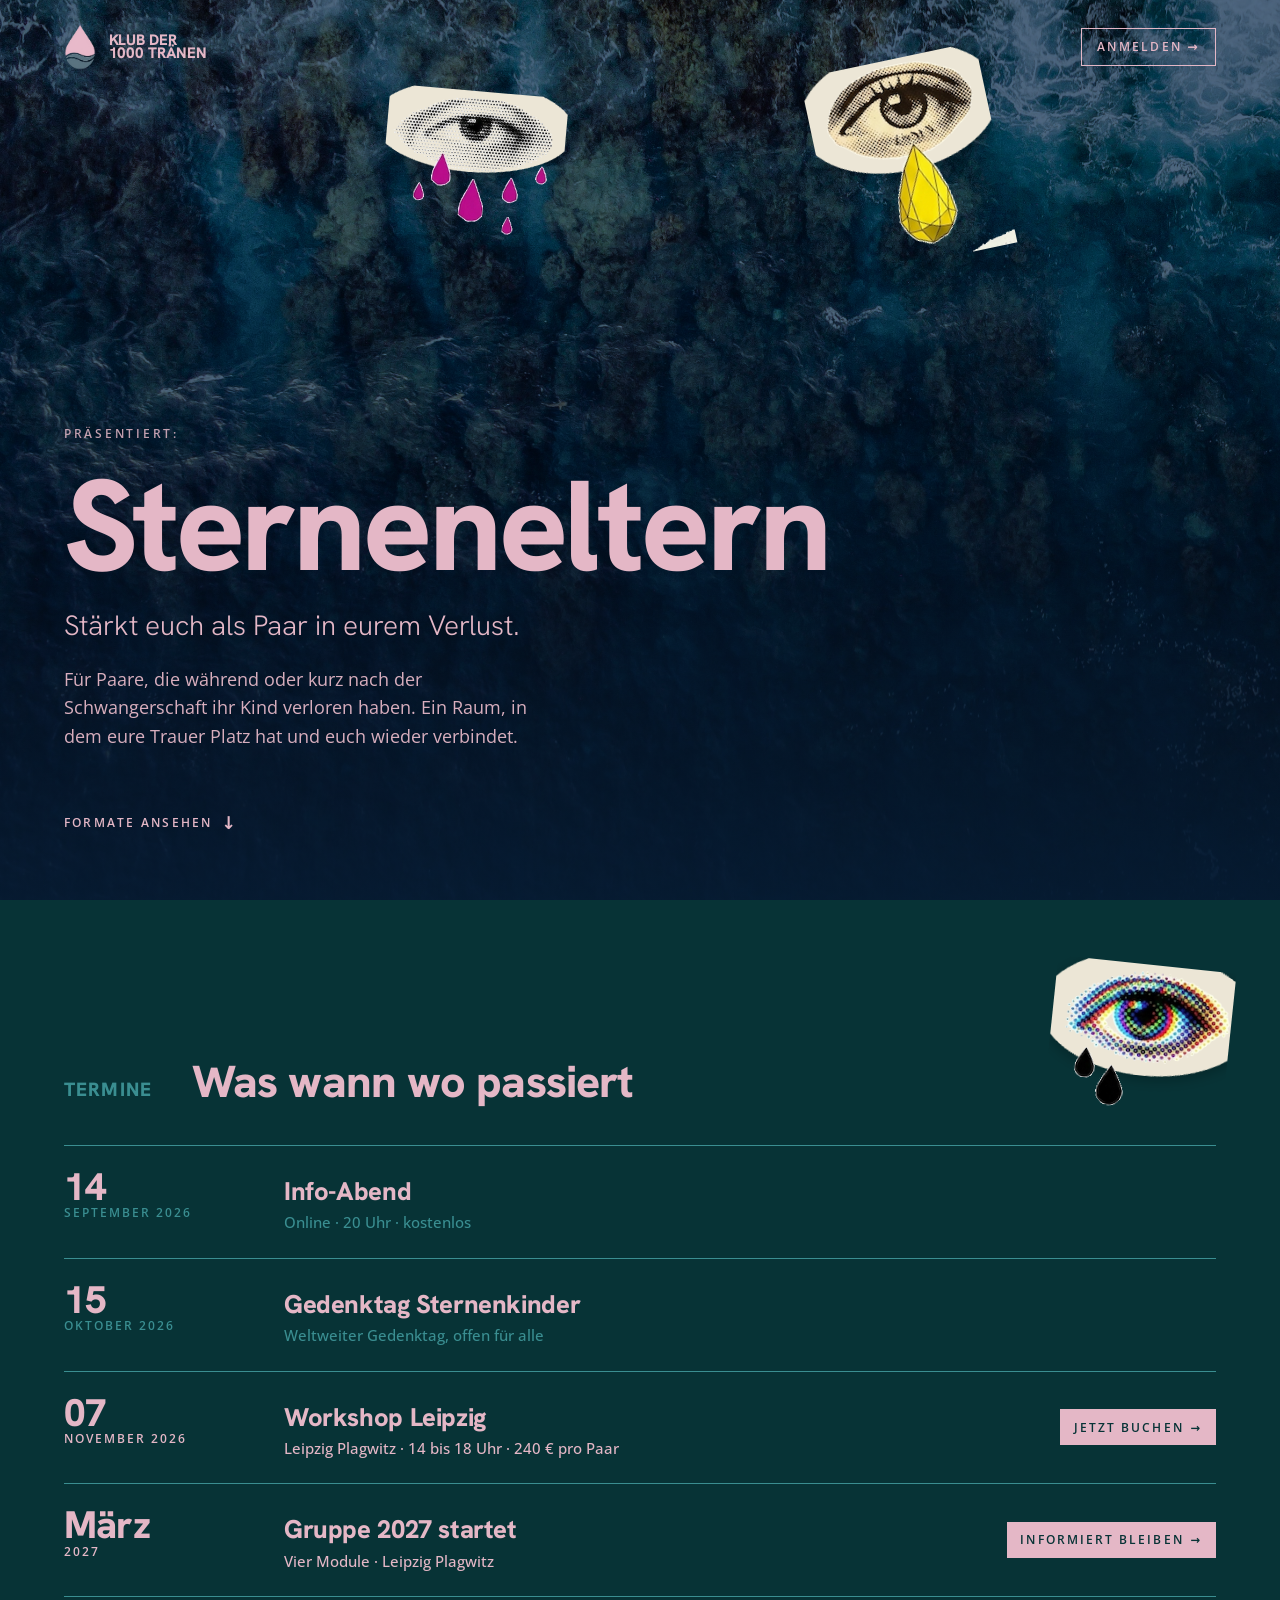
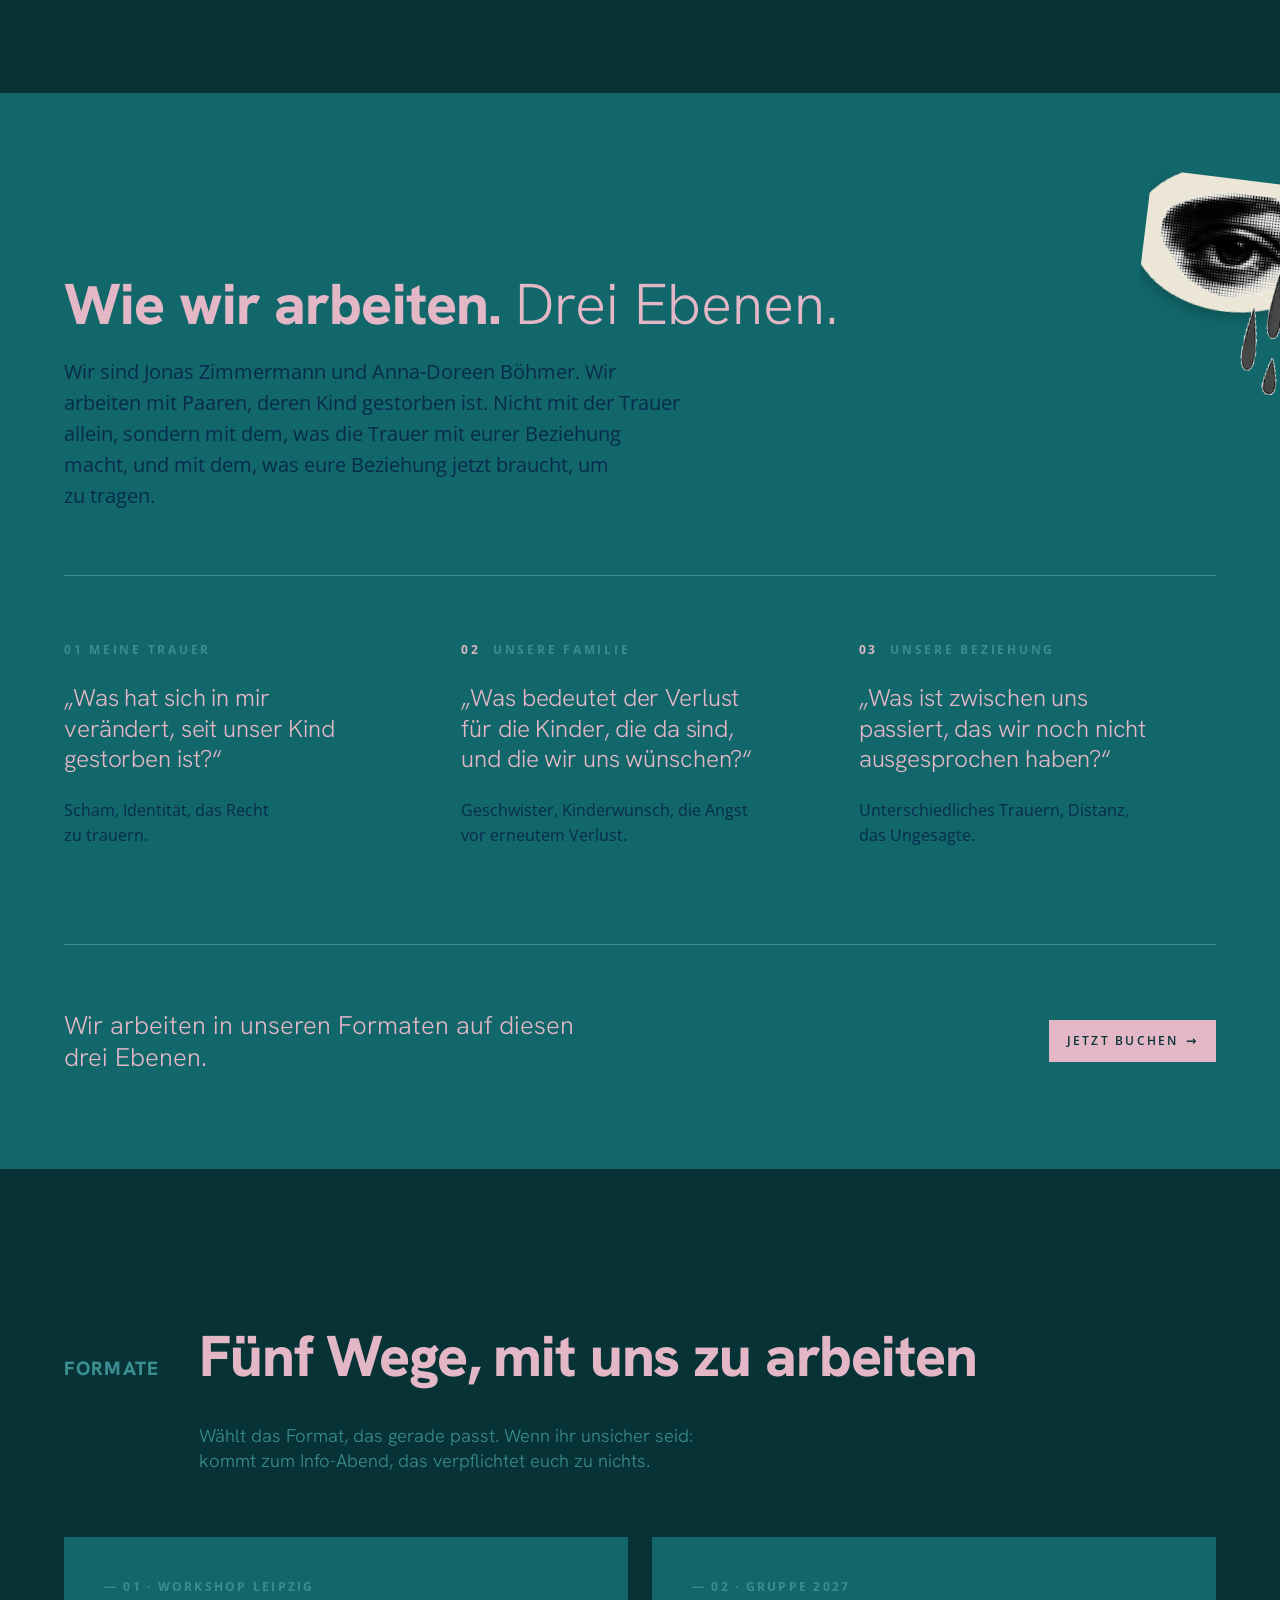
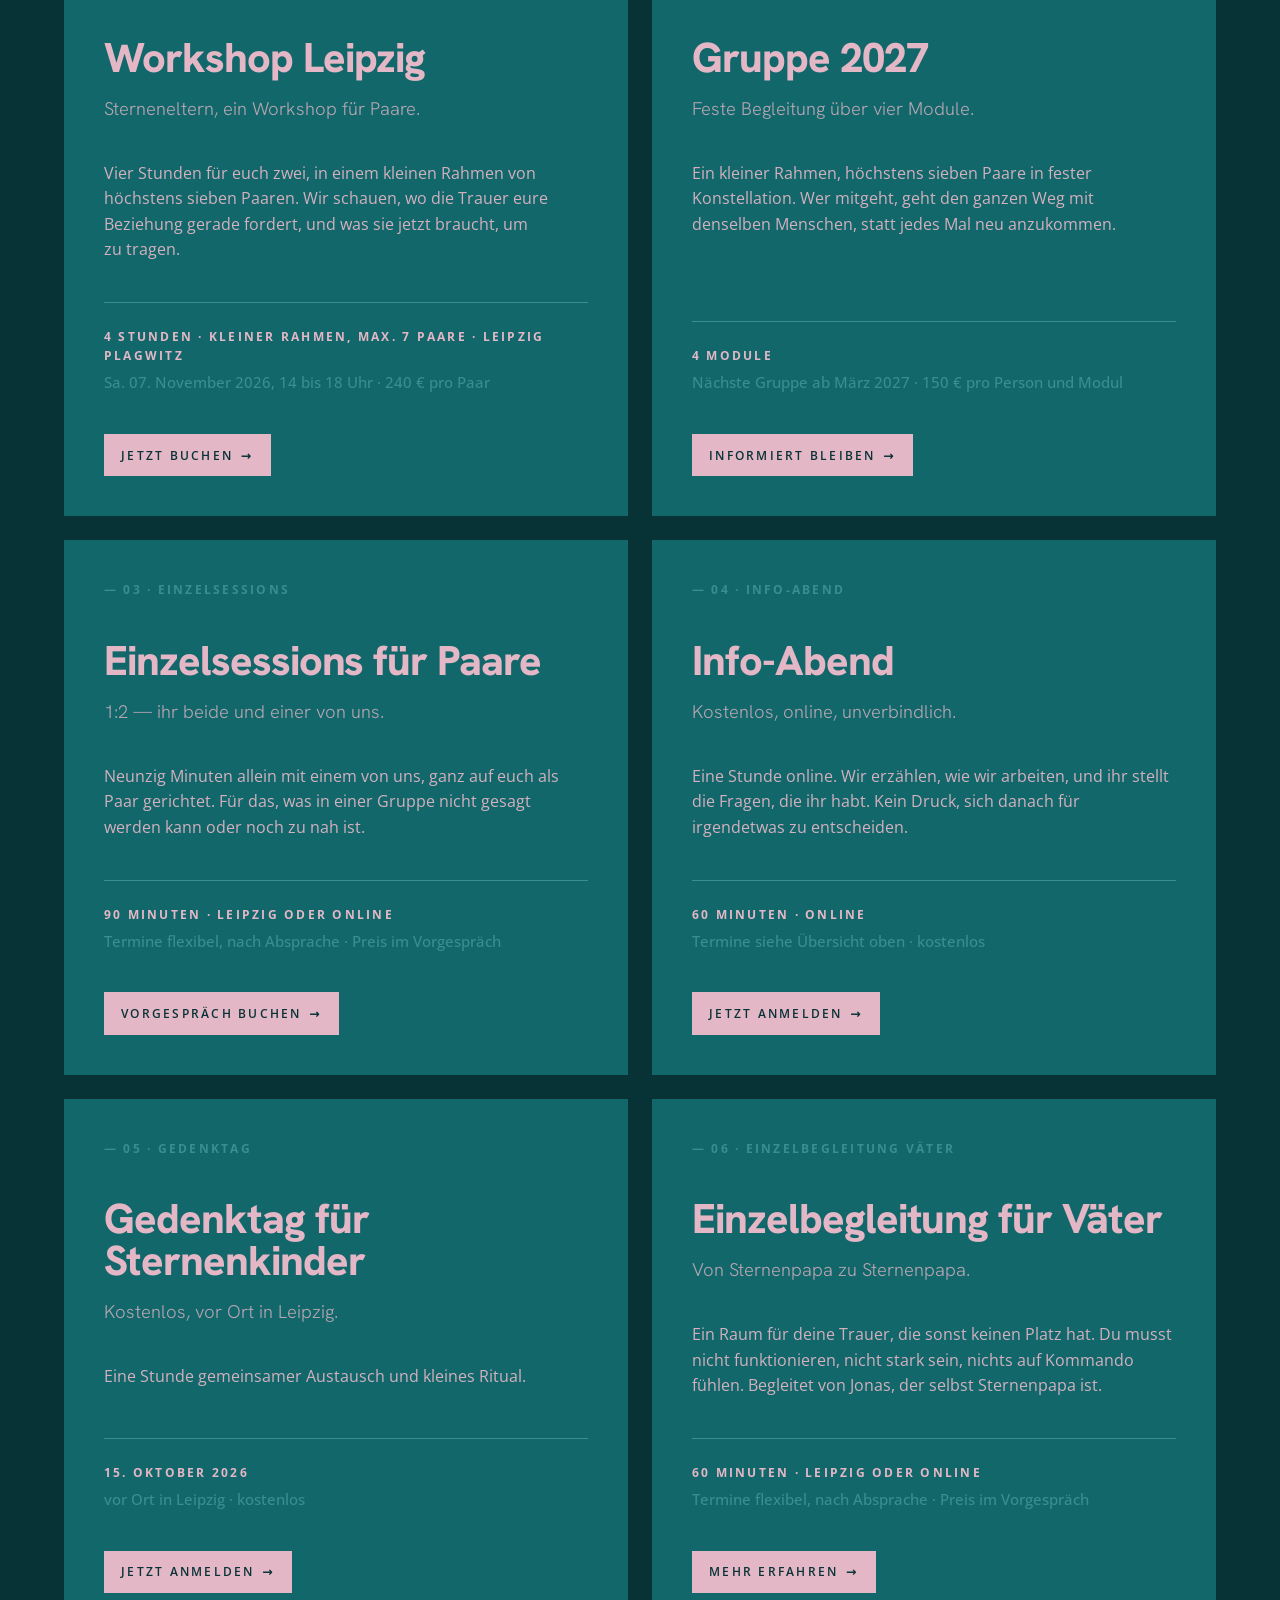
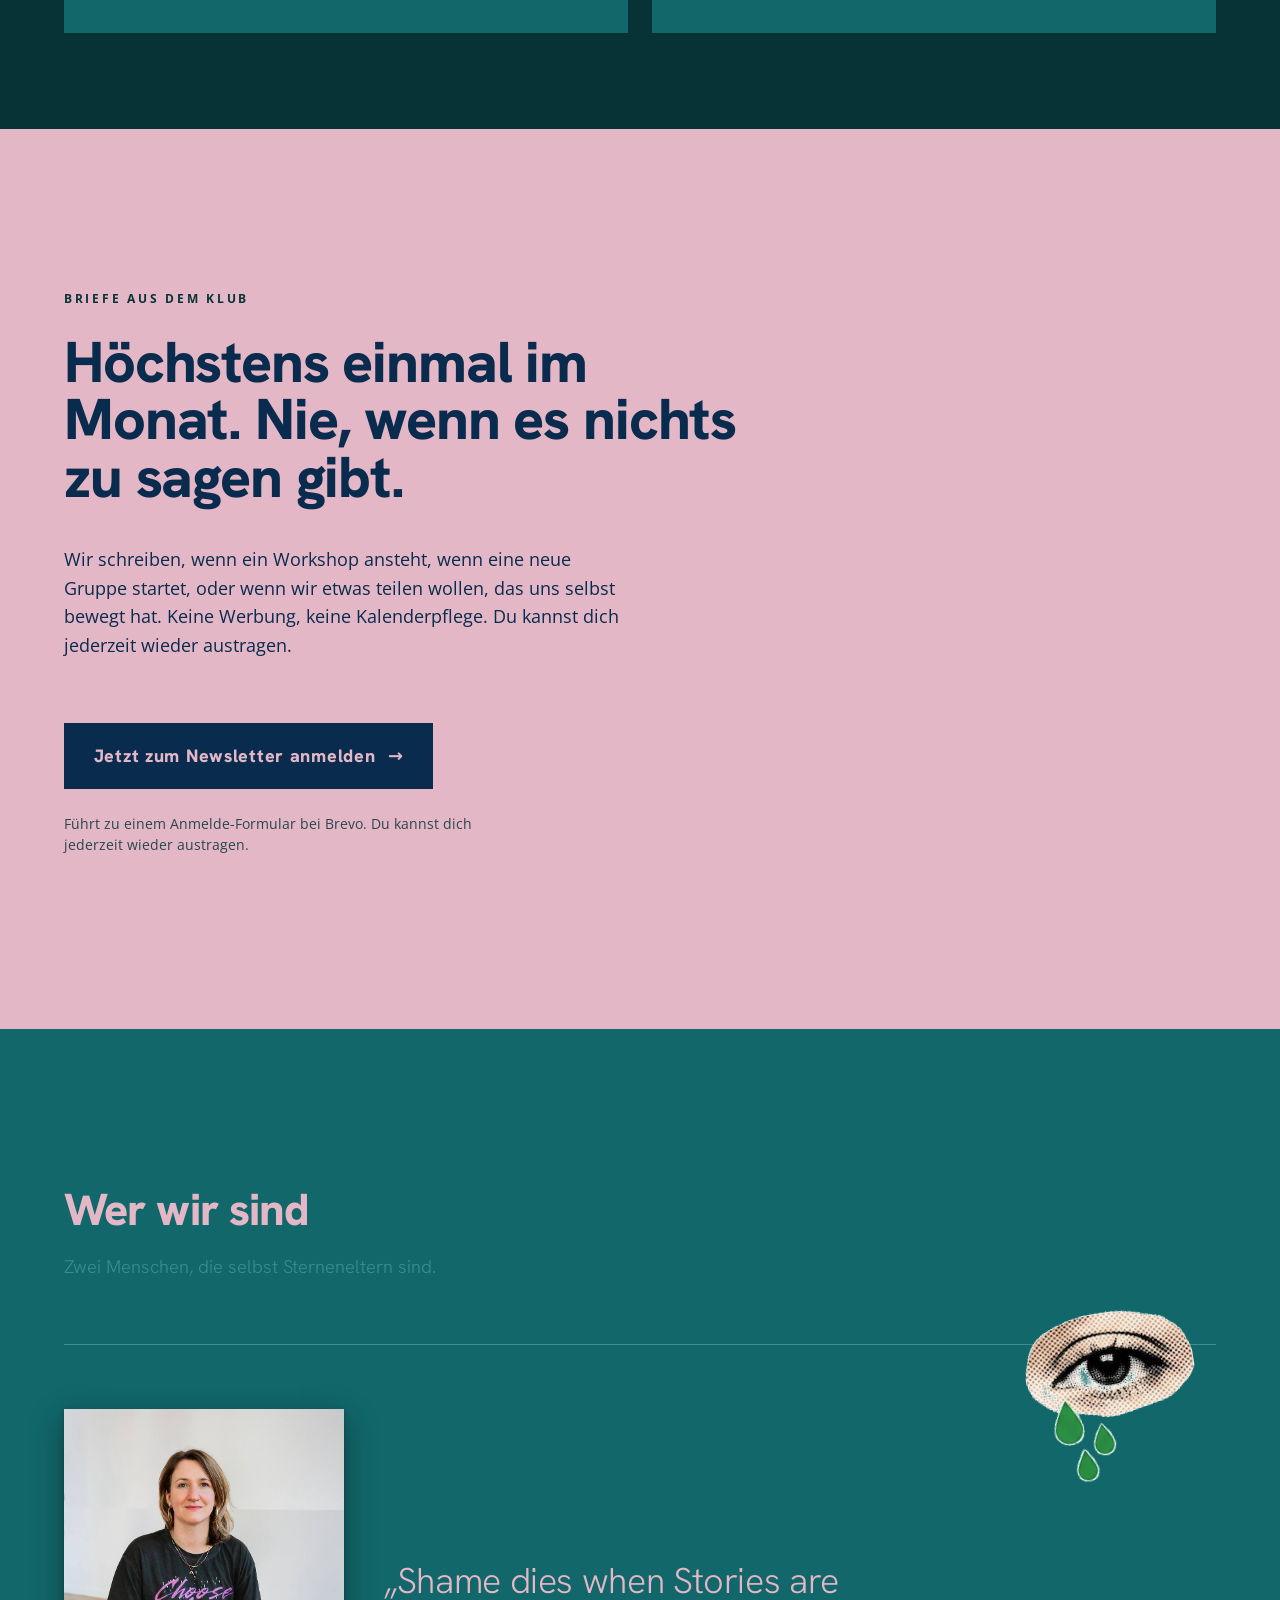
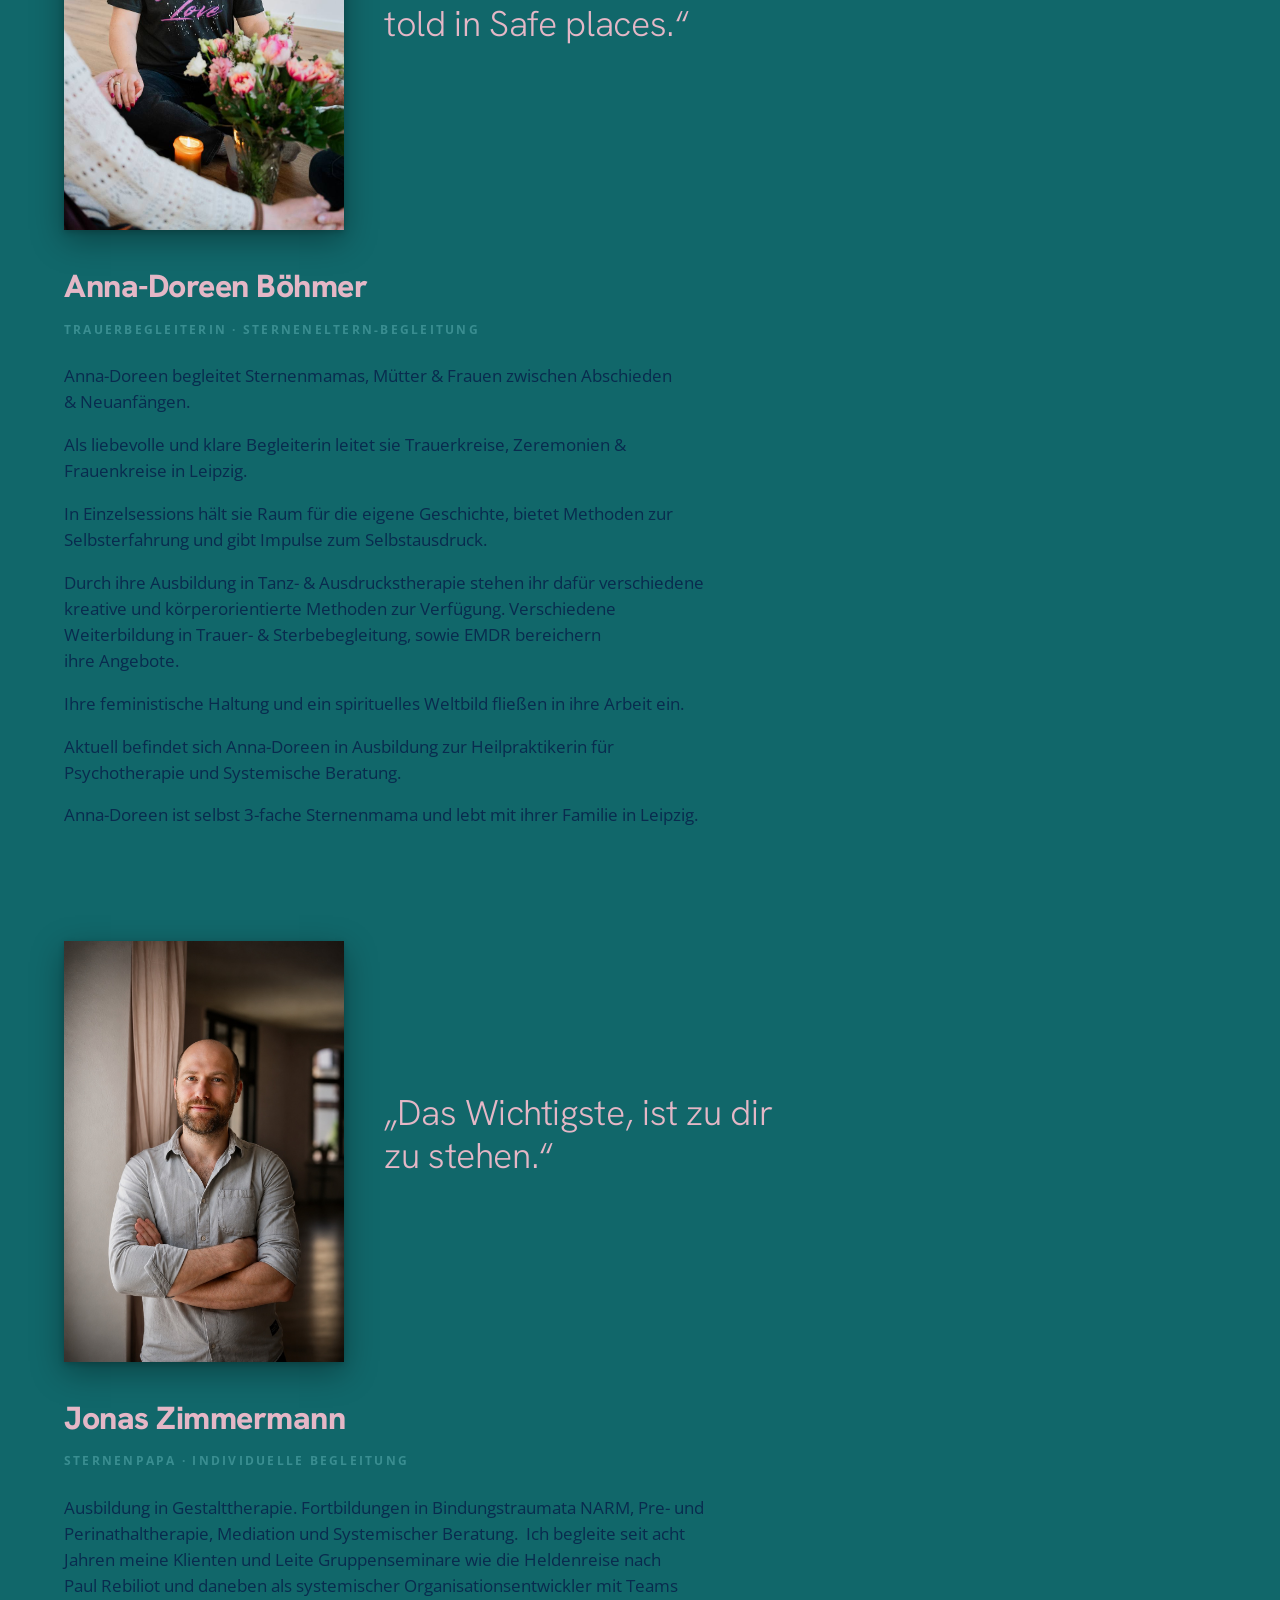
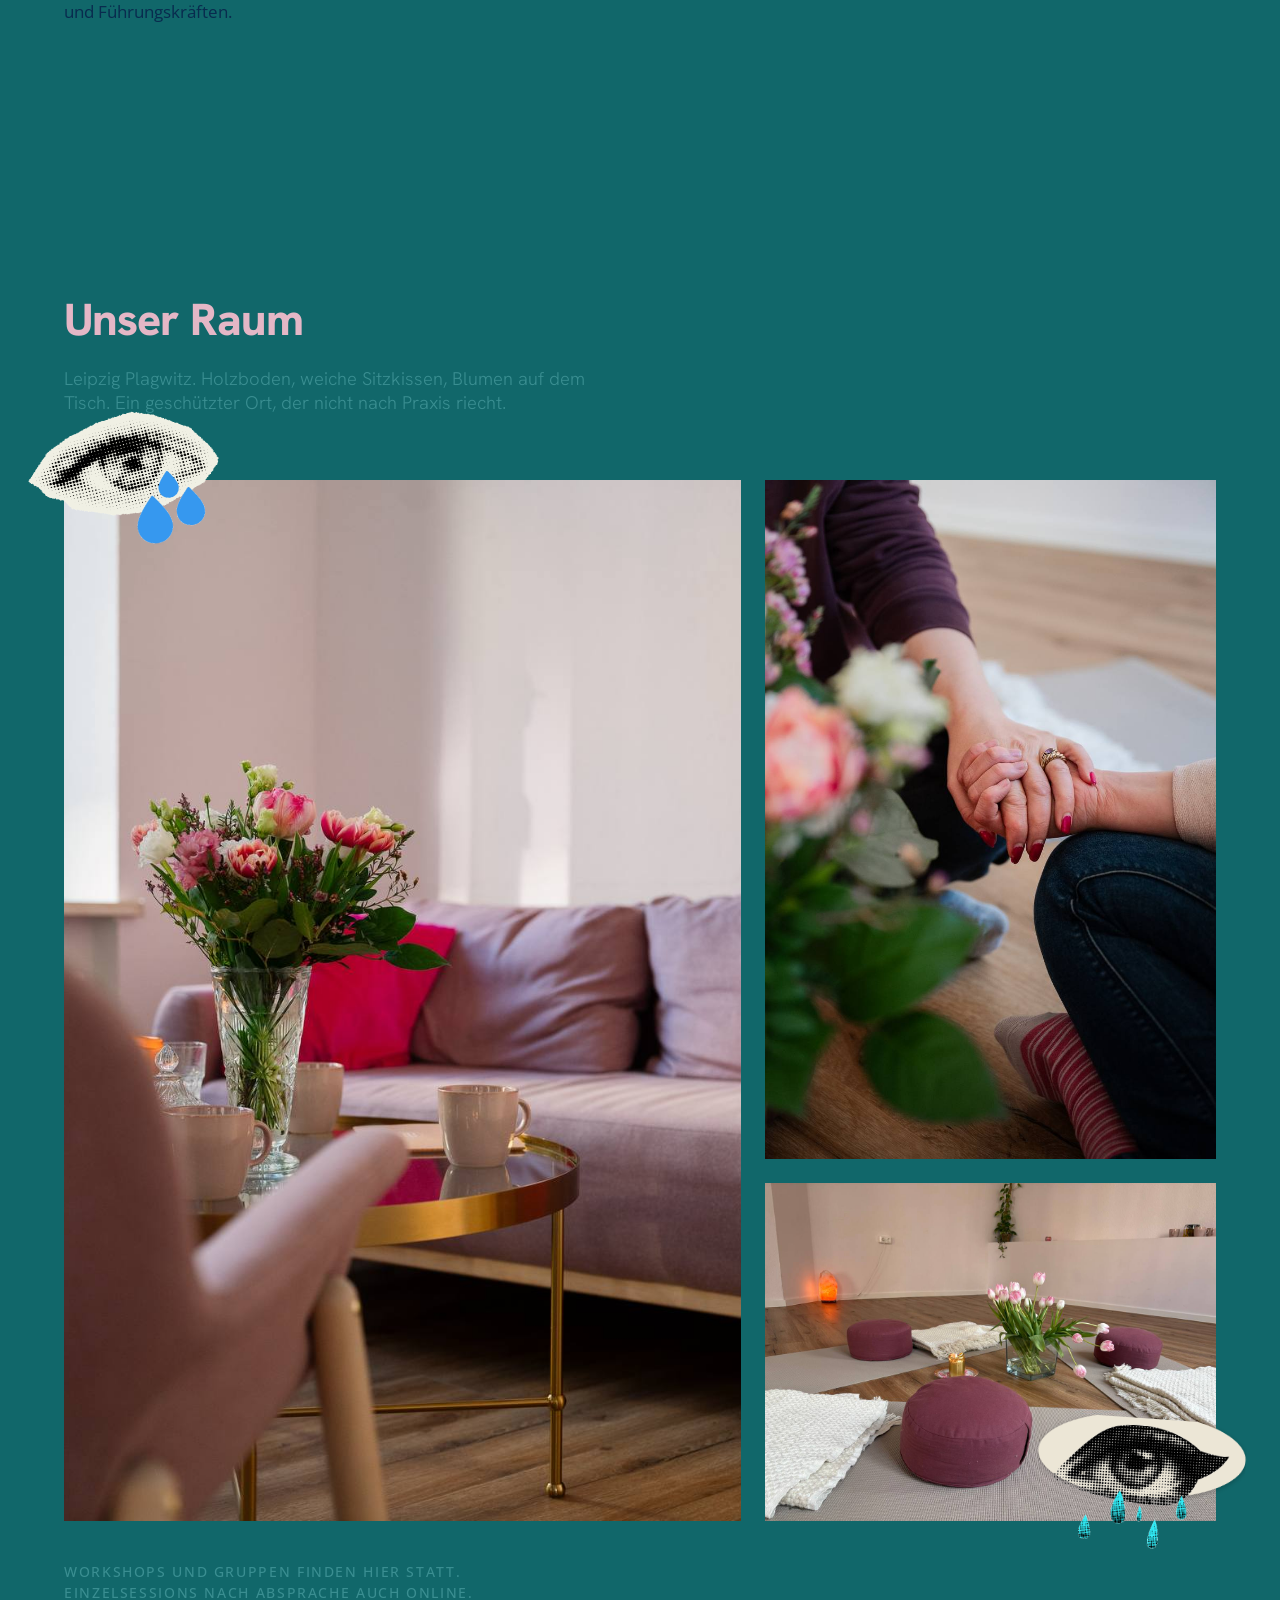
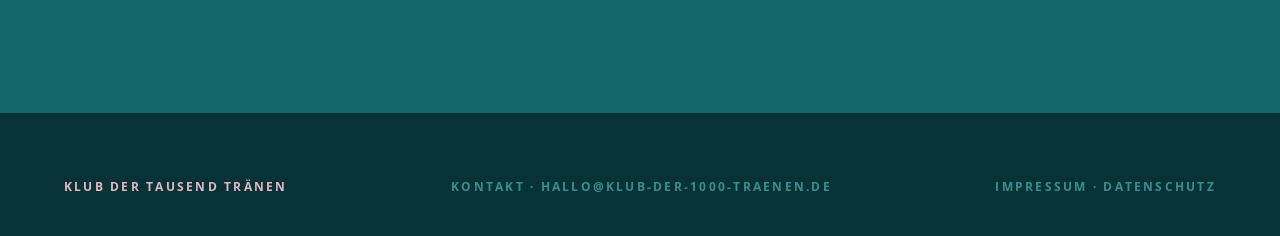
==== index.html @ f5561a02 "SEO: Meta-Tags, Open Graph und strukturierte Daten ergaenzen - Startseiten-Title von "Klub der Tause" ====
<!doctype html>
<html lang="de">
<head>
<meta charset="utf-8">
<title>Klub der Tausend Tränen – Begleitung für Sterneneltern in Leipzig</title>
<meta name="viewport" content="width=device-width,initial-scale=1">
<meta name="description" content="Workshops und Begleitung für Paare nach dem Verlust eines Kindes. Von betroffenen Eltern, in Leipzig Plagwitz und online.">
<link rel="canonical" href="https://klub-der-1000-traenen.de/">

<meta property="og:type" content="website">
<meta property="og:site_name" content="Klub der Tausend Tränen">
<meta property="og:locale" content="de_DE">
<meta property="og:title" content="Klub der Tausend Tränen – Begleitung für Sterneneltern in Leipzig">
<meta property="og:description" content="Workshops und Begleitung für Paare nach dem Verlust eines Kindes. Von betroffenen Eltern, in Leipzig Plagwitz und online.">
<meta property="og:url" content="https://klub-der-1000-traenen.de/">
<meta property="og:image" content="https://klub-der-1000-traenen.de/assets/og-image.jpg">
<meta property="og:image:width" content="1200">
<meta property="og:image:height" content="630">
<meta property="og:image:alt" content="Zwei geöffnete Hände, die Wasser halten">
<meta name="twitter:card" content="summary_large_image">
<meta name="twitter:title" content="Klub der Tausend Tränen – Begleitung für Sterneneltern in Leipzig">
<meta name="twitter:description" content="Workshops und Begleitung für Paare nach dem Verlust eines Kindes. Von betroffenen Eltern, in Leipzig Plagwitz und online.">
<meta name="twitter:image" content="https://klub-der-1000-traenen.de/assets/og-image.jpg">
<link rel="preconnect" href="https://fonts.googleapis.com">
<link rel="preconnect" href="https://fonts.gstatic.com" crossorigin>
<link href="https://fonts.googleapis.com/css2?family=Hanken+Grotesk:wght@300;400;500;600;700;800;900&family=Open+Sans:ital,wght@0,400;0,600;0,700;1,400&display=swap" rel="stylesheet">
<style>
  :root {
    --color-petrol-deep: #073336;
    --color-petrol:      #11676A;
    --color-petrol-high: #3A8E91;
    --color-rose:        #E4B7C6;
    --color-ink:         #092B4E;

    --font-display: "Safiro", "Hanken Grotesk", "Helvetica Neue", system-ui, sans-serif;
    --font-body:    "Open Sans", system-ui, sans-serif;

    --space-1: 0.5rem; --space-2: 1rem; --space-3: 1.5rem; --space-4: 2.5rem;
    --space-5: 4rem;   --space-6: 6rem;  --space-7: 10rem;

    --container: 1200px;
    --container-text: 720px;
  }
  *, *::before, *::after { box-sizing: border-box; }
  html, body { margin: 0; padding: 0; }
  html { background: var(--color-petrol); color: var(--color-rose); scroll-behavior: smooth; }
  body { font-family: var(--font-body); font-size: 1.1rem; line-height: 1.55; -webkit-font-smoothing: antialiased; text-rendering: optimizeLegibility; }
  ::selection { background: var(--color-rose); color: var(--color-ink); }

  h1, h2 { font-family: var(--font-display); font-weight: 800; letter-spacing: -0.015em; line-height: 0.95; margin: 0; }
  h3 { font-family: var(--font-display); font-weight: 300; letter-spacing: 0; line-height: 1.05; margin: 0; }
  p { margin: 0 0 1em 0; text-wrap: pretty; }
  a { color: inherit; }

  .container { max-width: var(--container); margin: 0 auto; padding: 0 var(--space-3); }
  .container--text { max-width: var(--container-text); margin: 0 auto; padding: 0 var(--space-3); }

  /* ============ HEADER ============ */
  header.top {
    position: absolute; top: 0; left: 0; right: 0; z-index: 10;
    padding: var(--space-3) 0;
  }
  header.top .row {
    display: flex; justify-content: space-between; align-items: center; gap: var(--space-3);
  }
  .brand-mark {
    display: inline-grid; grid-template-columns: auto auto; align-items: center; gap: 0.7em;
    text-decoration: none; color: var(--color-rose);
  }
  .brand-mark__icon { height: 46px; width: auto; display: block; }
  .brand-mark__word {
    font-family: var(--font-display); font-weight: 800; text-transform: uppercase;
    color: var(--color-rose); line-height: 0.88; letter-spacing: -0.005em;
    font-size: 0.95rem;
  }
  .brand-mark__word span { display: block; }
  .header-cta {
    font-family: var(--font-body); font-weight: 600; font-size: 0.78rem;
    letter-spacing: 0.18em; text-transform: uppercase; color: var(--color-rose);
    text-decoration: none; padding: 0.7em 1.2em;
    border: 1px solid var(--color-rose);
    transition: background 120ms ease, color 120ms ease;
  }
  .header-cta:hover { background: var(--color-rose); color: var(--color-ink); }

  /* ============ HERO ============ */
  .hero {
    position: relative;
    min-height: 100svh;
    background: var(--color-ink);
    overflow: hidden;
    display: flex; align-items: flex-end;
  }
  .hero__photo {
    position: absolute; inset: 0; z-index: 0;
    background: url("assets/wave-deep.jpg") center center / cover no-repeat;
    background-color: var(--color-ink);
  }
  .hero__overlay {
    position: absolute; inset: 0; z-index: 0;
    background-color: var(--color-ink);
    mix-blend-mode: multiply;
    opacity: 0.72;
  }
  /* second deepening pass at the bottom for headline contrast — solid, no gradient on text */
  .hero__deepen {
    position: absolute; inset: 0; z-index: 0;
    background:
      linear-gradient(180deg, rgba(7,51,54,0.0) 0%, rgba(7,51,54,0.0) 50%, rgba(9,43,78,0.55) 100%);
  }
  .hero__inner {
    position: relative; z-index: 3;
    width: 100%;
    padding: var(--space-6) 0 var(--space-5);
  }
  .hero__pres {
    font-family: var(--font-body); font-weight: 600; font-size: 0.78rem;
    letter-spacing: 0.22em; text-transform: uppercase; color: var(--color-rose);
    opacity: 0.85;
    margin-bottom: var(--space-3);
  }
  .hero__title {
    font-family: var(--font-display); font-weight: 800;
    letter-spacing: -0.025em; line-height: 0.92;
    color: var(--color-rose);
    font-size: clamp(3rem, 10vw, 8rem);
  }
  .hero__title span { display: block; }
  .hero__sub {
    margin-top: var(--space-3);
    font-family: var(--font-display); font-weight: 300;
    letter-spacing: 0;
    color: var(--color-rose);
    font-size: clamp(1.1rem, 2.4vw, 1.75rem);
    max-width: 38ch;
    line-height: 1.15;
  }
  .hero__lead {
    margin-top: var(--space-3);
    font-size: 1.15rem;
    line-height: 1.55;
    color: var(--color-rose);
    max-width: 48ch;
    opacity: 0.95;
  }
  .hero__scroll {
    margin-top: var(--space-4);
    display: inline-flex; align-items: center; gap: 0.7em;
    font-family: var(--font-body); font-weight: 600; font-size: 0.78rem;
    letter-spacing: 0.18em; text-transform: uppercase; color: var(--color-rose);
    text-decoration: none;
  }
  .hero__scroll::after { content: "↓"; font-family: var(--font-body); font-size: 1.1rem; }

  /* ============ INTRO STRIP ============ */
  .intro {
    background: var(--color-petrol);
    padding: var(--space-7) 0 var(--space-6);
  }
  .intro__kicker {
    font-family: var(--font-body); font-weight: 700; font-size: 0.78rem;
    letter-spacing: 0.22em; text-transform: uppercase; color: var(--color-ink);
    margin-bottom: var(--space-3);
  }
  .intro__title {
    color: var(--color-rose);
    font-size: clamp(2.2rem, 5vw, 3.6rem);
  }
  .intro__title em {
    font-style: normal; font-weight: 300; letter-spacing: 0;
  }
  .intro__lead {
    margin-top: var(--space-3);
    color: var(--color-ink);
    font-size: 1.25rem;
    line-height: 1.55;
    max-width: 56ch;
  }
  .intro__trio {
    margin-top: var(--space-5);
    display: grid; grid-template-columns: repeat(3, 1fr); gap: var(--space-4);
    border-top: 1px solid var(--color-petrol-high);
    padding-top: var(--space-5);
  }
  .intro__trio .layer__num {
    font-family: var(--font-body); font-weight: 700; font-size: 0.78rem;
    letter-spacing: 0.22em; text-transform: uppercase; color: var(--color-petrol-high);
    margin-bottom: var(--space-3);
  }
  .intro__trio .layer__num strong { color: var(--color-rose); font-weight: 700; margin-right: 0.5em; }
  .intro__trio .layer__q {
    font-family: var(--font-display); font-weight: 300;
    color: var(--color-rose); font-size: clamp(1.25rem, 1.9vw, 1.6rem);
    line-height: 1.25; letter-spacing: -0.005em;
    margin: 0 0 var(--space-3);
    max-width: 22ch;
  }
  .intro__trio .layer__q::before { content: "„"; }
  .intro__trio .layer__q::after { content: "“"; }
  .intro__trio .layer__tag {
    color: var(--color-ink); font-size: 1rem; margin: 0; max-width: 32ch;
  }

  .intro__bridge {
    margin-top: var(--space-6);
    padding-top: var(--space-5);
    border-top: 1px solid var(--color-petrol-high);
    display: flex; align-items: center; justify-content: space-between;
    gap: var(--space-4); flex-wrap: wrap;
  }
  .intro__bridge p {
    font-family: var(--font-display); font-weight: 300;
    color: var(--color-rose); font-size: clamp(1.25rem, 2vw, 1.65rem);
    line-height: 1.25; max-width: 38ch; margin: 0;
  }
  .intro__cta {
    display: inline-flex; align-items: center; gap: 0.6em;
    font-family: var(--font-body); font-weight: 600;
    text-transform: uppercase; font-size: 0.78rem; letter-spacing: 0.18em;
    color: var(--color-petrol-deep);
    background: var(--color-rose);
    padding: 0.85em 1.3em;
    border: 1px solid var(--color-rose);
    text-decoration: none;
    transition: background 120ms ease, color 120ms ease;
  }
  .intro__cta:hover { background: transparent; color: var(--color-rose); }

  /* ============ FORMATS ============ */
  .formats {
    background: var(--color-petrol-deep);
    padding: var(--space-7) 0 var(--space-6);
  }
  .sec-head { display: grid; grid-template-columns: auto 1fr; gap: var(--space-4); align-items: end; margin-bottom: var(--space-5); }
  .sec-head .num { font-family: var(--font-display); font-weight: 800; text-transform: uppercase; font-size: 1.2rem; letter-spacing: 0.06em; color: var(--color-petrol-high); }
  .sec-head h2 { color: var(--color-rose); font-size: clamp(2.2rem, 5vw, 3.6rem); letter-spacing: -0.02em; }
  .sec-head .kicker { grid-column: 2; font-family: var(--font-display); font-weight: 300; letter-spacing: 0; color: var(--color-petrol-high); font-size: 1.15rem; line-height: 1.35; max-width: 50ch; }

  .format-grid {
    display: grid;
    grid-template-columns: 1fr 1fr;
    gap: var(--space-3);
    margin-top: var(--space-5);
  }
  .format-tile {
    background: var(--color-petrol);
    padding: var(--space-4);
    display: flex; flex-direction: column;
    gap: var(--space-2);
    min-height: 460px;
  }
  .format-tile__num {
    font-family: var(--font-body); font-weight: 700;
    font-size: 0.78rem; letter-spacing: 0.18em;
    text-transform: uppercase; color: var(--color-petrol-high);
    margin-bottom: var(--space-3);
  }
  .format-tile__title {
    font-family: var(--font-display); font-weight: 800;
    color: var(--color-rose); font-size: clamp(2rem, 3.4vw, 2.6rem);
    line-height: 1; letter-spacing: -0.025em;
    margin: 0;
  }
  .format-tile__echo {
    font-family: var(--font-display); font-weight: 300;
    color: var(--color-rose); opacity: 0.78;
    font-size: 1.15rem; line-height: 1.25;
    margin: 0.2em 0 var(--space-3);
    max-width: 32ch;
  }
  .format-tile__desc {
    color: var(--color-rose); opacity: 0.92;
    font-size: 1.02rem; line-height: 1.55;
    margin: 0 0 var(--space-3); max-width: none;
  }
  .format-tile__meta {
    margin-top: auto;
    padding-top: var(--space-3);
    border-top: 1px solid var(--color-petrol-high);
    display: flex; flex-direction: column; gap: 0.3em;
  }
  .format-tile__meta .meta-line-a {
    font-family: var(--font-body); font-weight: 700;
    font-size: 0.78rem; letter-spacing: 0.18em;
    text-transform: uppercase; color: var(--color-rose);
  }
  .format-tile__meta .meta-line-b {
    font-family: var(--font-body); font-weight: 500;
    font-size: 0.92rem; color: var(--color-petrol-high);
  }
  .format-tile__cta {
    align-self: flex-start;
    margin-top: var(--space-3);
    display: inline-flex; align-items: center; gap: 0.6em;
    padding: 0.85em 1.3em;
    font-family: var(--font-body); font-weight: 600;
    font-size: 0.78rem; letter-spacing: 0.18em;
    text-transform: uppercase;
    color: var(--color-petrol-deep); background: var(--color-rose);
    text-decoration: none;
    border: 1px solid var(--color-rose);
    transition: background 120ms ease, color 120ms ease;
  }
  .format-tile__cta:hover { background: transparent; color: var(--color-rose); }
  .format-tile__cta::after { content: "→"; font-family: var(--font-body); }

  /* ============ FORM ============ */
  .form-section {
    background: var(--color-rose);
    color: var(--color-ink);
    padding: var(--space-7) 0;
  }
  .form-section ::selection { background: var(--color-ink); color: var(--color-rose); }
  .form-head { margin-bottom: var(--space-5); }
  .form-head .kicker {
    font-family: var(--font-body); font-weight: 700; font-size: 0.78rem;
    letter-spacing: 0.22em; text-transform: uppercase; color: var(--color-petrol-deep);
    margin-bottom: var(--space-3);
  }
  .form-head h2 { color: var(--color-ink); font-size: clamp(2.2rem, 5vw, 3.6rem); max-width: 18ch; line-height: 1.0; margin-bottom: var(--space-3); }
  .form-head p { margin-top: var(--space-4); color: var(--color-ink); font-size: 1.25rem; max-width: 52ch; }

  form.register {
    display: grid;
    grid-template-columns: 1fr 1fr;
    gap: var(--space-3) var(--space-4);
    max-width: 820px;
  }
  .field { display: flex; flex-direction: column; gap: 0.4em; }
  .field--wide { grid-column: 1 / -1; }
  .field label {
    font-family: var(--font-body); font-weight: 700; font-size: 0.78rem;
    letter-spacing: 0.18em; text-transform: uppercase; color: var(--color-petrol-deep);
  }
  .field .help {
    font-size: 0.85rem; color: var(--color-petrol-deep); opacity: 0.75; margin-top: 0.2em;
  }
  input[type="text"], input[type="email"], input[type="tel"], textarea {
    font-family: var(--font-body); font-size: 1.1rem; color: var(--color-ink);
    background: transparent;
    border: none; border-bottom: 1.5px solid var(--color-petrol-deep);
    padding: 0.5em 0; outline: none;
    border-radius: 0;
  }
  input::placeholder, textarea::placeholder { color: var(--color-petrol-deep); opacity: 0.45; }
  input:focus, textarea:focus { border-bottom-color: var(--color-ink); border-bottom-width: 2.5px; padding-bottom: calc(0.5em - 1px); }
  textarea { resize: vertical; min-height: 100px; line-height: 1.5; }

  .tile-group {
    display: grid; grid-template-columns: 1fr 1fr; gap: 14px; margin-top: 0.6em;
  }
  .tile {
    position: relative;
    display: flex; flex-direction: column;
    padding: 22px 22px 20px;
    min-height: 170px;
    border: 1.5px solid var(--color-ink);
    color: var(--color-ink);
    background: transparent;
    cursor: pointer;
    transition: background 140ms ease, color 140ms ease;
  }
  .tile input { position: absolute; opacity: 0; pointer-events: none; }
  .tile__num {
    font-family: var(--font-display); font-weight: 800;
    font-size: 0.78rem; letter-spacing: 0.06em;
    color: var(--color-petrol-deep); opacity: 0.55;
  }
  .tile__title {
    font-family: var(--font-display); font-weight: 800;
    font-size: 1.7rem; line-height: 1.0; letter-spacing: -0.02em;
    margin-top: auto;
    text-wrap: balance;
  }
  .tile__meta {
    margin-top: 0.5em;
    font-family: var(--font-body); font-size: 0.78rem;
    letter-spacing: 0.12em; text-transform: uppercase; font-weight: 600;
    color: var(--color-petrol-deep); opacity: 0.85;
  }
  .tile:hover { background: rgba(9,43,78,0.07); }
  .tile:has(input:checked) {
    background: var(--color-ink);
    color: var(--color-rose);
  }
  .tile:has(input:checked) .tile__num,
  .tile:has(input:checked) .tile__meta { color: var(--color-rose); opacity: 0.85; }
  .tile:has(input:checked)::after {
    content: "✓";
    position: absolute; top: 14px; right: 16px;
    font-family: var(--font-body); font-weight: 700; font-size: 1rem;
    color: var(--color-rose);
    line-height: 1;
  }
  .tile:focus-within { outline: 2px solid var(--color-ink); outline-offset: 3px; }

  .form-actions {
    grid-column: 1 / -1;
    display: flex; justify-content: space-between; align-items: center; gap: var(--space-3);
    margin-top: var(--space-3);
    border-top: 1px solid rgba(9,43,78,0.25);
    padding-top: var(--space-3);
  }
  .form-actions .note { font-size: 0.85rem; color: var(--color-petrol-deep); max-width: 36ch; }
  button.submit {
    font-family: var(--font-display); font-weight: 800; text-transform: uppercase;
    font-size: 1.1rem; letter-spacing: 0.04em; color: var(--color-rose);
    background: var(--color-ink); border: 1px solid var(--color-ink);
    padding: 1em 1.6em; cursor: pointer;
    transition: background 120ms ease, color 120ms ease;
  }
  button.submit:hover { background: var(--color-petrol-deep); border-color: var(--color-petrol-deep); }

  /* ============ NEWSLETTER ============ */
  .brief-section {
    background: var(--color-rose);
    color: var(--color-ink);
    padding: var(--space-7) 0;
  }
  .brief-section ::selection { background: var(--color-ink); color: var(--color-rose); }

  .brief-head { margin-bottom: var(--space-5); max-width: 720px; }
  .brief-head .kicker {
    font-family: var(--font-body); font-weight: 700; font-size: 0.78rem;
    letter-spacing: 0.22em; text-transform: uppercase; color: var(--color-petrol-deep);
    margin-bottom: var(--space-3);
  }
  .brief-head h2 {
    color: var(--color-ink);
    font-size: clamp(2.2rem, 5vw, 3.6rem);
    max-width: 22ch;
    line-height: 1.0;
    letter-spacing: -0.02em;
    margin-bottom: var(--space-3);
  }
  .brief-head p {
    margin-top: var(--space-4);
    color: var(--color-ink);
    font-size: 1.15rem;
    max-width: 56ch;
  }

  .brief-cta {
    display: inline-flex; align-items: center; gap: 0.7em;
    font-family: var(--font-display); font-weight: 800;
    font-size: clamp(1rem, 1.4vw, 1.2rem); letter-spacing: 0.04em;
    color: var(--color-rose); background: var(--color-ink);
    border: 1px solid var(--color-ink);
    padding: 1em 1.6em;
    text-decoration: none;
    transition: background 120ms ease, color 120ms ease;
  }
  .brief-cta::after { content: "→"; font-family: var(--font-body); }
  .brief-cta:hover { background: var(--color-petrol-deep); border-color: var(--color-petrol-deep); }
  .brief-note {
    margin-top: var(--space-3);
    font-size: 0.85rem;
    color: var(--color-petrol-deep);
    opacity: 0.85;
    max-width: 56ch;
  }

  .brief-thanks { display: none; }

  /* ============ FACILITATORS ============ */
  .who {
    background: var(--color-petrol);
    padding: var(--space-7) 0 var(--space-6);
  }
  .who .grid {
    display: grid; grid-template-columns: 1fr; gap: var(--space-6);
    border-top: 1px solid var(--color-petrol-high);
    padding-top: var(--space-5);
  }
  .who h2 { color: var(--color-rose); font-size: clamp(2rem, 4vw, 2.8rem); margin-bottom: var(--space-3); letter-spacing: -0.02em; }
  .who .kicker { font-family: var(--font-display); font-weight: 300; letter-spacing: 0; color: var(--color-petrol-high); font-size: 1.15rem; max-width: 52ch; margin-bottom: var(--space-5); line-height: 1.35; }
  .who .person h3.name {
    font-family: var(--font-display); font-weight: 800;
    color: var(--color-rose); font-size: 2rem; letter-spacing: -0.015em; line-height: 1.05; margin-bottom: var(--space-2);
  }
  .who .person .role { font-family: var(--font-body); font-weight: 700; font-size: 0.78rem; letter-spacing: 0.18em; text-transform: uppercase; color: var(--color-petrol-high); margin-bottom: var(--space-3); }
  .who .person p { color: var(--color-ink); font-size: 1.05rem; max-width: 42ch; }
  .who .person__photo {
    display: block;
    width: 240px; height: auto;
    margin: 0 0 var(--space-3);
    box-shadow: 0 10px 30px rgba(0,0,0,0.35), 0 2px 6px rgba(0,0,0,0.18);
  }
  .who .person--feature {
    display: grid;
    grid-template-columns: 280px 1fr;
    grid-template-rows: auto auto;
    column-gap: var(--space-4);
    row-gap: var(--space-3);
    align-items: start;
  }
  .who .person--feature .person__photo {
    grid-column: 1; grid-row: 1;
    width: 100%;
    margin: 0;
  }
  .who .person--feature .person__quote {
    grid-column: 2; grid-row: 1;
    align-self: center;
    font-family: var(--font-display); font-weight: 300;
    color: var(--color-rose); font-size: clamp(1.6rem, 2.8vw, 2.3rem);
    line-height: 1.2; letter-spacing: -0.01em;
    max-width: 24ch;
  }
  .who .person--feature .person__quote::before { content: "„"; }
  .who .person--feature .person__quote::after { content: "“"; }
  .who .person--feature .person__body {
    grid-column: 1 / -1; grid-row: 2;
    margin-top: var(--space-2);
  }
  .who .person--feature .person__body p { max-width: 64ch; }

  /* Eye overlays — hand-cut marks. Consistent size across page (~mood-photo eye scale). */
  .eye-overlay {
    position: absolute;
    pointer-events: none;
    user-select: none;
    z-index: 5;
    width: clamp(150px, 14vw, 210px);
  }
  .eye-overlay img { width: 100%; height: auto; display: block; }

  /* Hero decoration safe zone — occupies only the area ABOVE the text block.
     Eyes positioned with % land relative to THIS box, never the full hero,
     so they can’t drift onto the title/lead at any viewport size. */
  .hero__deco {
    position: absolute;
    inset: 0 0 var(--hero-text-zone, clamp(340px, 54vh, 560px)) 0;
    z-index: 2;
    pointer-events: none;
  }
  .hero__deco .eye-overlay { z-index: auto; }

  .hero .eye-overlay.eye--pink {
    top: var(--eye-pink-top, 22%); right: var(--eye-pink-right, 5%);
    transform: rotate(-4deg);
  }
  .hero .eye-overlay.eye--magenta {
    top: var(--eye-magenta-top, 22%); left: var(--eye-magenta-left, 30%);
    transform: rotate(5deg);
  }
  .hero .eye-overlay.eye--rainbow {
    top: var(--eye-rainbow-top, auto); bottom: var(--eye-rainbow-bottom, 4%);
    left: var(--eye-rainbow-left, 32%);
    transform: rotate(8deg);
  }
  .hero .eye-overlay.eye--gem {
    top: var(--eye-gem-top, 14%); right: var(--eye-gem-right, 22%);
    transform: rotate(-12deg);
  }
  .eye-overlay { opacity: var(--eye-opacity, 1); }

  .intro { position: relative; }
  .intro .eye-overlay {
    top: 8%; right: -3%;
    transform: rotate(7deg);
    z-index: 2;
  }

  .who { position: relative; }
  .who .eye-overlay {
    top: 12%; right: 6%;
    transform: rotate(-9deg);
    z-index: 2;
  }

  /* ============ ROOM / MOOD SECTION ============ */
  .room {
    background: var(--color-petrol);
    padding: var(--space-7) 0 var(--space-6);
    /* Allow eye overlays to poke past photo edges */
  }
  .room h2 { color: var(--color-rose); font-size: clamp(2rem, 4vw, 2.8rem); margin-bottom: var(--space-3); letter-spacing: -0.02em; line-height: 1; }
  .room .kicker { font-family: var(--font-display); font-weight: 300; color: var(--color-petrol-high); font-size: 1.15rem; max-width: 56ch; margin-bottom: var(--space-5); line-height: 1.35; }
  .room__grid {
    display: grid;
    grid-template-columns: 1.2fr 0.8fr;
    grid-template-rows: auto auto;
    gap: var(--space-3);
    margin-top: var(--space-4);
  }
  .room__photo {
    position: relative;
    /* No overflow:hidden — we want eye overlays to break the frame. */
  }
  .room__photo .room__img-wrap {
    overflow: hidden;
    width: 100%; height: 100%;
  }
  .room__photo .room__img-wrap img { display: block; width: 100%; height: 100%; object-fit: cover; }
  .room__photo--a { grid-column: 1; grid-row: 1 / 3; min-height: 460px; }
  .room__photo--b { grid-column: 2; grid-row: 1; min-height: 220px; }
  .room__photo--c { grid-column: 2; grid-row: 2; min-height: 220px; }

  .room__photo--a .eye-overlay {
    top: -7%; left: -6%;
    width: 30%;
    transform: rotate(-6deg);
    z-index: 6;
  }
  .room__photo--c .eye-overlay {
    bottom: -10%; right: -6%;
    width: 46%;
    transform: rotate(4deg);
    z-index: 6;
  }
  .room__caption {
    font-family: var(--font-body); font-weight: 500; font-size: 0.85rem;
    letter-spacing: 0.12em; text-transform: uppercase;
    color: var(--color-petrol-high);
    margin-top: var(--space-4);
    max-width: 60ch;
  }

  /* ============ ANNA-DOREEN FEATURE ============ */
  .who__feature {
    margin-top: var(--space-5);
    padding-top: var(--space-5);
    border-top: 1px solid var(--color-petrol-high);
    display: grid;
    grid-template-columns: 0.9fr 1.1fr;
    gap: var(--space-5);
    align-items: end;
  }
  .who__feature img {
    display: block; width: 100%; height: auto;
  }
  .who__feature .quote {
    font-family: var(--font-display); font-weight: 300;
    color: var(--color-rose); font-size: clamp(1.5rem, 2.6vw, 2.1rem);
    line-height: 1.2; letter-spacing: -0.01em;
    max-width: 28ch;
  }
  .who__feature .quote::before { content: "„"; }
  .who__feature .quote::after { content: "“"; }
  .who__feature .attrib {
    margin-top: var(--space-3);
    font-family: var(--font-body); font-weight: 700; font-size: 0.78rem;
    letter-spacing: 0.18em; text-transform: uppercase; color: var(--color-petrol-high);
  }

  /* ============ TERMINE ============ */
  .termine {
    background: var(--color-petrol-deep);
    padding: var(--space-7) 0 var(--space-6);
    position: relative;
    overflow: hidden;
  }
  .termine .eye-overlay {
    top: var(--space-5); right: 4%;
    transform: rotate(6deg);
    z-index: 1;
  }
  .termine > .container { position: relative; z-index: 2; }
  .termine .sec-head { margin-bottom: var(--space-4); }
  .termine .sec-head h2 {
    color: var(--color-rose);
    font-size: clamp(2rem, 4vw, 2.8rem);
    letter-spacing: -0.02em; line-height: 1;
  }
  .termine .sec-head .num { color: var(--color-petrol-high); }
  .termine .sec-head .kicker { color: var(--color-petrol-high); font-size: 1.05rem; line-height: 1.4; max-width: 56ch; }

  .termine__list { list-style: none; padding: 0; margin: var(--space-4) 0 0; }
  .termine__row {
    display: grid;
    grid-template-columns: 180px 1fr;
    gap: var(--space-4);
    padding: var(--space-3) 0;
    border-top: 1px solid var(--color-petrol-high);
    align-items: baseline;
  }
  .termine__row:last-child { border-bottom: 1px solid var(--color-petrol-high); }
  .termine__date {
    font-family: var(--font-display);
    display: flex; flex-direction: column; gap: 0.15em;
    line-height: 0.9;
  }
  .termine__date strong {
    font-weight: 800;
    font-size: clamp(1.8rem, 3vw, 2.4rem);
    letter-spacing: -0.02em;
    color: var(--color-rose);
  }
  .termine__date span {
    font-family: var(--font-body); font-weight: 600;
    font-size: 0.78rem; letter-spacing: 0.16em; text-transform: uppercase;
    color: var(--color-petrol-high);
  }
  .termine__title {
    font-family: var(--font-display); font-weight: 800;
    color: var(--color-rose);
    font-size: clamp(1.3rem, 2vw, 1.7rem);
    letter-spacing: -0.015em; line-height: 1.05;
    margin: 0 0 0.3em;
  }
  .termine__meta {
    font-family: var(--font-body); font-weight: 500;
    font-size: 0.92rem; color: var(--color-petrol-high);
    line-height: 1.45;
  }

  .termine__row--highlight { grid-template-columns: 180px 1fr auto; }
  .termine__row--highlight .termine__date span,
  .termine__row--highlight .termine__meta { color: var(--color-rose); }
  .termine__cta {
    align-self: center;
    display: inline-flex; align-items: center; gap: 0.6em;
    padding: 0.7em 1.1em;
    font-family: var(--font-body); font-weight: 600;
    font-size: 0.72rem; letter-spacing: 0.18em;
    text-transform: uppercase;
    color: var(--color-petrol-deep); background: var(--color-rose);
    text-decoration: none;
    border: 1px solid var(--color-rose);
    transition: background 120ms ease, color 120ms ease;
    white-space: nowrap;
  }
  .termine__cta:hover { background: transparent; color: var(--color-rose); }
  .termine__cta::after { content: "→"; font-family: var(--font-body); }

  /* ============ FOOTER ============ */
  footer.foot {
    background: var(--color-petrol-deep);
    padding: var(--space-5) 0 var(--space-4);
    color: var(--color-petrol-high);
    font-family: var(--font-body); font-size: 0.78rem;
    letter-spacing: 0.18em; text-transform: uppercase; font-weight: 700;
  }
  footer.foot .row { display: flex; justify-content: space-between; gap: var(--space-3); flex-wrap: wrap; }
  footer.foot a { text-decoration: none; }
  footer.foot a:hover { color: var(--color-rose); }
  footer.foot .mark { color: var(--color-rose); }

  @media (max-width: 880px) {
    .intro__trio { grid-template-columns: 1fr; }
    .format-grid { grid-template-columns: 1fr; }
    .format-tile { min-height: 0; }
    .sec-head { grid-template-columns: 1fr; gap: var(--space-2); }
    .sec-head .kicker { grid-column: 1; }
    form.register { grid-template-columns: 1fr; }
    .brief-cta { width: 100%; justify-content: center; }
    .tile-group { grid-template-columns: 1fr; }
    .who .grid { grid-template-columns: 1fr; }
    .who .person--feature { grid-template-columns: 1fr; }
    .who .person--feature .person__photo { grid-row: auto; }
    .who .person--feature .person__quote { grid-column: 1; grid-row: auto; }
    .who .person--feature .person__body { grid-row: auto; }
    .termine__row { grid-template-columns: 100px 1fr; gap: var(--space-3); }
    .termine__row--highlight { grid-template-columns: 100px 1fr; }
    .termine__row--highlight .termine__cta { grid-column: 1 / -1; justify-self: start; }
    .who__feature { grid-template-columns: 1fr; gap: var(--space-3); padding-top: var(--space-4); margin-top: var(--space-4); }
    .room__grid { grid-template-columns: 1fr; }
    .room__photo--a, .room__photo--b, .room__photo--c { grid-column: 1; grid-row: auto; min-height: 280px; }
    .room__photo--a .eye-overlay { width: 46%; top: -5%; left: -4%; }
    .room__photo--c .eye-overlay { width: 56%; bottom: -8%; right: -4%; }
    .eye-overlay { width: clamp(110px, 28vw, 180px); }
    .hero__deco { inset: 0 0 var(--hero-text-zone-sm, clamp(380px, 60svh, 520px)) 0; }
    .hero .eye-overlay.eye--pink    { top: 10%; right: 4%; }
    .hero .eye-overlay.eye--magenta { top: 50%; left: 4%; }
    .hero .eye-overlay.eye--rainbow { top: auto; bottom: 4%; left: 6%; right: auto; }
    .hero .eye-overlay.eye--gem     { top: 6%; right: 32%; left: auto; }
    .intro .eye-overlay { top: 4%; right: -2%; }
    .who .eye-overlay   { top: 6%; right: 4%; }
    .form-actions { flex-direction: column; align-items: stretch; }
    button.submit { width: 100%; }
    .hero__inner { padding: var(--space-5) 0 var(--space-4); }
  }
</style>
<script type="application/ld+json">
{
  "@context": "https://schema.org",
  "@graph": [
    {
      "@type": "Organization",
      "@id": "https://klub-der-1000-traenen.de/#organization",
      "name": "Klub der Tausend Tränen",
      "alternateName": "Klub der 1000 Tränen",
      "url": "https://klub-der-1000-traenen.de/",
      "logo": "https://klub-der-1000-traenen.de/assets/logo.png",
      "image": "https://klub-der-1000-traenen.de/assets/og-image.jpg",
      "description": "Workshops und Begleitung für Paare nach dem Verlust eines Kindes. Von betroffenen Eltern, in Leipzig Plagwitz und online.",
      "email": "hallo@klub-der-1000-traenen.de",
      "knowsLanguage": "de",
      "areaServed": { "@type": "City", "name": "Leipzig" },
      "founder": [
        { "@type": "Person", "name": "Anna-Doreen Böhmer" },
        { "@type": "Person", "name": "Jonas Zimmermann" }
      ]
    },
    {
      "@type": "WebSite",
      "@id": "https://klub-der-1000-traenen.de/#website",
      "url": "https://klub-der-1000-traenen.de/",
      "name": "Klub der Tausend Tränen",
      "inLanguage": "de-DE",
      "publisher": { "@id": "https://klub-der-1000-traenen.de/#organization" }
    },
    {
      "@type": "Event",
      "name": "Info-Abend für Sterneneltern",
      "startDate": "2026-09-14T20:00:00+02:00",
      "eventStatus": "https://schema.org/EventScheduled",
      "eventAttendanceMode": "https://schema.org/OnlineEventAttendanceMode",
      "description": "Offener Info-Abend für trauernde Eltern. Online und kostenlos.",
      "image": "https://klub-der-1000-traenen.de/assets/og-image.jpg",
      "inLanguage": "de-DE",
      "location": {
        "@type": "VirtualLocation",
        "url": "https://klub-der-1000-traenen.de/"
      },
      "organizer": { "@id": "https://klub-der-1000-traenen.de/#organization" },
      "offers": {
        "@type": "Offer",
        "price": "0",
        "priceCurrency": "EUR",
        "availability": "https://schema.org/InStock",
        "url": "https://klub-der-1000-traenen.de/",
        "validFrom": "2026-08-25"
      }
    },
    {
      "@type": "Event",
      "name": "Workshop Leipzig für Paare nach dem Verlust eines Kindes",
      "startDate": "2026-11-07T14:00:00+01:00",
      "endDate": "2026-11-07T18:00:00+01:00",
      "eventStatus": "https://schema.org/EventScheduled",
      "eventAttendanceMode": "https://schema.org/OfflineEventAttendanceMode",
      "description": "Vier Stunden im kleinen Rahmen, maximal sieben Paare. Für Paare, die ein Kind verloren haben.",
      "image": "https://klub-der-1000-traenen.de/assets/og-image.jpg",
      "inLanguage": "de-DE",
      "maximumAttendeeCapacity": 14,
      "location": {
        "@type": "Place",
        "name": "Leipzig Plagwitz",
        "address": {
          "@type": "PostalAddress",
          "addressLocality": "Leipzig",
          "addressRegion": "Sachsen",
          "addressCountry": "DE"
        }
      },
      "organizer": { "@id": "https://klub-der-1000-traenen.de/#organization" },
      "offers": {
        "@type": "Offer",
        "price": "240",
        "priceCurrency": "EUR",
        "availability": "https://schema.org/InStock",
        "url": "https://book.stripe.com/cNicN6a6PfKo4KK8wEg3601",
        "validFrom": "2026-08-25"
      }
    }
  ]
}
</script>
</head>
<body>

<!-- ============ HEADER ============ -->
<header class="top" data-screen-label="00 Header">
  <div class="container row">
    <a class="brand-mark" href="#top" aria-label="Klub der Tausend Tränen">
      <img class="brand-mark__icon" src="assets/logo.png" alt="" aria-hidden="true">
      <span class="brand-mark__word"><span>Klub der</span><span>1000 Tränen</span></span>
    </a>
    <a class="header-cta" href="#formate">Anmelden →</a>
  </div>
</header>

<!-- ============ HERO ============ -->
<section class="hero" id="top" data-screen-label="01 Hero">
  <div class="hero__photo" role="img" aria-label="Brechende Welle aus der Luft, tiefes Wasser darunter"></div>
  <div class="hero__overlay"></div>
  <div class="hero__deepen"></div>

  <div class="hero__deco" aria-hidden="true">
    <div class="eye-overlay eye--gem"><img src="assets/eye-gem.png" alt=""></div>
    <div class="eye-overlay eye--magenta"><img src="assets/eye-magenta.png" alt=""></div>
  </div>
  <div class="hero__inner">
    <div class="container">
      <div class="hero__pres">präsentiert:</div>
      <h1 class="hero__title">
        <span>Sternen&shy;eltern</span>
      </h1>
      <h3 class="hero__sub">Stärkt euch als Paar in eurem Verlust.</h3>
      <p class="hero__lead">Für Paare, die während oder kurz nach der Schwangerschaft ihr Kind verloren haben.
Ein Raum, in dem eure Trauer Platz hat und euch wieder verbindet.</p>
      <a class="hero__scroll" href="#formate">Formate ansehen</a>
    </div>
  </div>
</section>

<!-- ============ TERMINE ============ -->
<section class="termine" data-screen-label="02 Termine">
  <div class="eye-overlay eye--rainbow-tears" aria-hidden="true"><img src="assets/eye-rainbow.png" alt=""></div>
  <div class="container">
    <div class="sec-head">
      <span class="num">Termine</span>
      <h2>Was wann wo passiert</h2>
    </div>

    <ol class="termine__list">
      <li class="termine__row">
        <div class="termine__date"><strong>14</strong><span>September 2026</span></div>
        <div class="termine__body">
          <h3 class="termine__title">Info-Abend</h3>
          <div class="termine__meta">Online · 20 Uhr · kostenlos</div>
        </div>
      </li>

      <li class="termine__row">
        <div class="termine__date"><strong>15</strong><span>Oktober 2026</span></div>
        <div class="termine__body">
          <h3 class="termine__title">Gedenktag Sternenkinder</h3>
          <div class="termine__meta">Weltweiter Gedenktag, offen für alle</div>
        </div>
      </li>

      <li class="termine__row termine__row--highlight">
        <div class="termine__date"><strong>07</strong><span>November 2026</span></div>
        <div class="termine__body">
          <h3 class="termine__title">Workshop Leipzig</h3>
          <div class="termine__meta">Leipzig Plagwitz · 14 bis 18 Uhr · 240 € pro Paar</div>
        </div>
        <a class="termine__cta" href="https://book.stripe.com/cNicN6a6PfKo4KK8wEg3601" target="_blank" rel="noopener">Jetzt buchen</a>
      </li>

      <li class="termine__row termine__row--highlight">
        <div class="termine__date"><strong>März</strong><span>2027</span></div>
        <div class="termine__body">
          <h3 class="termine__title">Gruppe 2027 startet</h3>
          <div class="termine__meta">Vier Module · Leipzig Plagwitz</div>
        </div>
        <a class="termine__cta" href="https://07864974.sibforms.com/serve/[base64]" target="_blank" rel="noopener">Informiert bleiben</a>
      </li>
    </ol>
  </div>
</section>

<!-- ============ INTRO ============ -->
<section class="intro" data-screen-label="03 Intro">
  <div class="eye-overlay eye--black2" aria-hidden="true"><img src="assets/eye-black2.png" alt=""></div>
  <div class="container">
    <div class="intro__kicker">
</div>
    <h2 class="intro__title">Wie wir arbeiten. <em>Drei Ebenen.</em></h2>
    <p class="intro__lead">Wir sind Jonas Zimmermann und Anna-Doreen Böhmer. Wir arbeiten mit Paaren, deren Kind gestorben ist. Nicht mit der Trauer allein, sondern mit dem, was die Trauer mit eurer Beziehung macht, und mit dem, was eure Beziehung jetzt braucht, um zu tragen.</p>

    <div class="intro__trio">
      <div>
        <div class="layer__num">01 MEINE TRAUER</div>
        <p class="layer__q">Was hat sich in mir verändert, seit unser Kind gestorben ist?</p>
        <p class="layer__tag">Scham, Identität, das Recht zu trauern.</p>
      </div>
      <div>
        <div class="layer__num"><strong>02</strong> Unsere Familie</div>
        <p class="layer__q">Was bedeutet der Verlust für die Kinder, die da sind, und die wir uns wünschen?</p>
        <p class="layer__tag">Geschwister, Kinderwunsch, die Angst vor erneutem Verlust.</p>
      </div>
      <div>
        <div class="layer__num"><strong>03</strong> Unsere Beziehung</div>
        <p class="layer__q">Was ist zwischen uns passiert, das wir noch nicht ausgesprochen haben?</p>
        <p class="layer__tag">Unterschiedliches Trauern, Distanz, das Ungesagte.</p>
      </div>
    </div>

    <div class="intro__bridge">
      <p>Wir arbeiten in unseren Formaten auf diesen drei Ebenen.</p>
      <a class="intro__cta" href="#formate">Jetzt buchen <span aria-hidden="true">→</span></a>
    </div>
  </div>
</section>

<!-- ============ FORMATS ============ -->
<section class="formats" id="formate" data-screen-label="04 Formate">
  <div class="container">
    <div class="sec-head">
      <span class="num">Formate</span>
      <h2>Fünf Wege, mit&nbsp;uns zu arbeiten</h2>
      <div class="kicker">Wählt das Format, das gerade passt. Wenn ihr unsicher seid: kommt zum Info-Abend, das verpflichtet euch zu nichts.</div>
    </div>

    <div class="format-grid">
      <!-- Tile 01 -->
      <article class="format-tile" id="workshop">
        <div class="format-tile__num">— 01 · Workshop Leipzig</div>
        <h3 class="format-tile__title">Workshop Leipzig</h3>
        <p class="format-tile__echo">Sterneneltern, ein Workshop für Paare.</p>
        <p class="format-tile__desc">Vier Stunden für euch zwei, in einem kleinen Rahmen von höchstens sieben Paaren. Wir schauen, wo die Trauer eure Beziehung gerade fordert, und was sie jetzt braucht, um zu tragen.</p>
        <div class="format-tile__meta">
          <div class="meta-line-a">4 Stunden · kleiner Rahmen, max. 7 Paare · Leipzig Plagwitz</div>
          <div class="meta-line-b">Sa. 07. November 2026, 14 bis 18 Uhr · 240 € pro Paar</div>
        </div>
        <a class="format-tile__cta" href="https://book.stripe.com/cNicN6a6PfKo4KK8wEg3601" target="_blank" rel="noopener">Jetzt buchen</a>
      </article>

      <!-- Tile 02 -->
      <article class="format-tile" id="gruppe">
        <div class="format-tile__num">— 02 · Gruppe 2027</div>
        <h3 class="format-tile__title">Gruppe 2027</h3>
        <p class="format-tile__echo">Feste Begleitung über vier Module.</p>
        <p class="format-tile__desc">Ein kleiner Rahmen, höchstens sieben Paare in fester Konstellation. Wer mitgeht, geht den ganzen Weg mit denselben Menschen, statt jedes Mal neu anzukommen.</p>
        <div class="format-tile__meta">
          <div class="meta-line-a">4 Module</div>
          <div class="meta-line-b">Nächste Gruppe ab März 2027 · 150 € pro Person und Modul</div>
        </div>
        <a class="format-tile__cta" href="https://07864974.sibforms.com/serve/[base64]" target="_blank" rel="noopener">Informiert bleiben</a>
      </article>

      <!-- Tile 03 -->
      <article class="format-tile" id="einzelsessions">
        <div class="format-tile__num">— 03 · Einzelsessions</div>
        <h3 class="format-tile__title">Einzelsessions für Paare</h3>
        <p class="format-tile__echo">1:2 — ihr beide und einer von uns.</p>
        <p class="format-tile__desc">Neunzig Minuten allein mit einem von uns, ganz auf euch als Paar gerichtet. Für das, was in einer Gruppe nicht gesagt werden kann oder noch zu nah ist.</p>
        <div class="format-tile__meta">
          <div class="meta-line-a">90 MINUTEN · LEIPZIG ODER ONLINE</div>
          <div class="meta-line-b">Termine flexibel, nach Absprache · Preis im Vorgespräch</div>
        </div>
        <a class="format-tile__cta" href="https://buy.stripe.com/3cI5kEbaT9m03GG4gog3602" target="_blank" rel="noopener">Vorgespräch buchen</a>
      </article>

      <!-- Tile 04 -->
      <article class="format-tile" id="infoabend">
        <div class="format-tile__num">— 04 · Info-Abend</div>
        <h3 class="format-tile__title">Info-Abend</h3>
        <p class="format-tile__echo">Kostenlos, online, unverbindlich.</p>
        <p class="format-tile__desc">Eine Stunde online. Wir erzählen, wie wir arbeiten, und ihr stellt die Fragen, die ihr habt. Kein Druck, sich danach für irgendetwas zu entscheiden.</p>
        <div class="format-tile__meta">
          <div class="meta-line-a">60 Minuten · online</div>
          <div class="meta-line-b">Termine siehe Übersicht oben · kostenlos</div>
        </div>
        <a class="format-tile__cta" href="https://07864974.sibforms.com/serve/[base64]" target="_blank" rel="noopener">Jetzt anmelden</a>
      </article>

      <!-- Tile 05 -->
      <article class="format-tile" id="gedenktag">
        <div class="format-tile__num">— 05 · Gedenktag</div>
        <h3 class="format-tile__title">Gedenktag für Sternenkinder</h3>
        <p class="format-tile__echo">Kostenlos, vor Ort in Leipzig.</p>
        <p class="format-tile__desc">Eine Stunde gemeinsamer Austausch und kleines Ritual.</p>
        <div class="format-tile__meta">
          <div class="meta-line-a">15. Oktober 2026</div>
          <div class="meta-line-b">vor Ort in Leipzig · kostenlos</div>
        </div>
        <a class="format-tile__cta" href="https://07864974.sibforms.com/serve/[base64]" target="_blank" rel="noopener">Jetzt anmelden</a>
      </article>

      <!-- Tile 06 -->
      <article class="format-tile" id="vaeter">
        <div class="format-tile__num">— 06 · Einzelbegleitung Väter</div>
        <h3 class="format-tile__title">Einzelbegleitung für Väter</h3>
        <p class="format-tile__echo">Von Sternenpapa zu Sternenpapa.</p>
        <p class="format-tile__desc">Ein Raum für deine Trauer, die sonst keinen Platz hat. Du musst nicht funktionieren, nicht stark sein, nichts auf Kommando fühlen. Begleitet von Jonas, der selbst Sternenpapa ist.</p>
        <div class="format-tile__meta">
          <div class="meta-line-a">60 Minuten · Leipzig oder online</div>
          <div class="meta-line-b">Termine flexibel, nach Absprache · Preis im Vorgespräch</div>
        </div>
        <a class="format-tile__cta" href="einzelbegleitung-vaeter.html">Mehr erfahren</a>
      </article>
    </div>
  </div>
</section>

<!-- ============ NEWSLETTER ============ -->
<section class="brief-section" id="brief" data-screen-label="05 Briefe aus dem Klub">
  <div class="container">
    <div class="brief-head">
      <div class="kicker">Briefe aus dem Klub</div>
      <h2>Höchstens einmal im Monat. Nie, wenn es nichts zu sagen gibt.</h2>
      <p>Wir schreiben, wenn ein Workshop ansteht, wenn eine neue Gruppe startet, oder wenn wir etwas teilen wollen, das uns selbst bewegt hat. Keine Werbung, keine Kalenderpflege. Du kannst dich jederzeit wieder austragen.</p>
    </div>

    <a class="brief-cta" href="https://07864974.sibforms.com/serve/[base64]" target="_blank" rel="noopener">Jetzt zum Newsletter anmelden</a>
    <p class="brief-note">Führt zu einem Anmelde-Formular bei Brevo. Du kannst dich jederzeit wieder austragen.</p>
  </div>
</section>

<!-- ============ WHO ============ -->
<section class="who" data-screen-label="06 Wer wir sind">
  <div class="eye-overlay eye--green" aria-hidden="true"><img src="assets/eye-green.png" alt=""></div>
  <div class="container">
    <h2>Wer wir sind</h2>
    <div class="kicker">Zwei Menschen, die selbst Sterneneltern sind.</div>

    <div class="grid">
      <div class="person person--feature">
        <img class="person__photo" src="assets/anna-doreen.jpg" alt="Anna-Doreen, Portrait">
        <p class="person__quote">Shame dies when Stories are told in Safe places.</p>
        <div class="person__body">
          <h3 class="name">Anna-Doreen Böhmer</h3>
          <div class="role">Trauerbegleiterin · Sterneneltern-Begleitung</div>
          <p>Anna-Doreen begleitet Sternenmamas, Mütter &amp; Frauen zwischen Abschieden &amp; Neuanfängen.</p>
          <p>Als liebevolle und klare Begleiterin leitet sie Trauerkreise, Zeremonien &amp; Frauenkreise in Leipzig.</p>
          <p>In Einzelsessions hält sie Raum für die eigene Geschichte, bietet Methoden zur Selbsterfahrung und gibt Impulse zum Selbstausdruck.</p>
          <p>Durch ihre Ausbildung in Tanz- &amp; Ausdruckstherapie stehen ihr dafür verschiedene kreative und körperorientierte Methoden zur Verfügung. Verschiedene Weiterbildung in Trauer- &amp; Sterbebegleitung, sowie EMDR bereichern ihre Angebote.</p>
          <p>Ihre feministische Haltung und ein spirituelles Weltbild fließen in ihre Arbeit ein.</p>
          <p>Aktuell befindet sich Anna-Doreen in Ausbildung zur Heilpraktikerin für Psychotherapie und Systemische Beratung.</p>
          <p>Anna-Doreen ist selbst 3-fache Sternenmama und lebt mit ihrer Familie in Leipzig.</p>
        </div>
      </div>
      <div class="person person--feature">
        <img class="person__photo" src="assets/jonas-neu.jpg" alt="Jonas Zimmermann, Portrait">
        <p class="person__quote">Das Wichtigste, ist zu dir zu stehen.</p>
        <div class="person__body">
          <h3 class="name">Jonas Zimmermann</h3>
          <div class="role">STERNENPAPA · INDIVIDUELLE BEGLEITUNG</div>
          <p>Ausbildung in Gestalttherapie.
Fortbildungen in Bindungstraumata NARM, Pre- und Perinathaltherapie, Mediation und Systemischer Beratung. 


Ich begleite seit acht Jahren meine Klienten und Leite Gruppenseminare wie die Heldenreise nach Paul Rebiliot und daneben als systemischer Organisationsentwickler mit Teams und Führungskräften.</p>
        </div>
      </div>
    </div>
  </div>
</section>

<!-- ============ UNSER RAUM ============ -->
<section class="room" data-screen-label="07 Unser Raum">
  <div class="container">
    <h2>Unser Raum</h2>
    <div class="kicker">Leipzig Plagwitz. Holzboden, weiche Sitzkissen, Blumen auf dem Tisch. Ein geschützter Ort, der nicht nach Praxis riecht.</div>

    <div class="room__grid">
      <div class="room__photo room__photo--a">
        <div class="room__img-wrap"><img src="assets/room-tulips.jpg" alt="Workshop-Raum: Sitzkissen auf Yogamatten, Tulpen in der Mitte, Salzlampe im Hintergrund"></div>
        <div class="eye-overlay" aria-hidden="true"><img src="assets/eye-cream.png" alt=""></div>
      </div>
      <div class="room__photo room__photo--b">
        <div class="room__img-wrap"><img src="assets/room-sofa.jpg" alt="Empfangsbereich: rosafarbenes Sofa, Blumenstrauß, Tassen auf goldenem Beistelltisch"></div>
      </div>
      <div class="room__photo room__photo--c">
        <div class="room__img-wrap"><img src="assets/hands.jpg" alt="Zwei Personen halten Hände, Blumen im Vordergrund"></div>
        <div class="eye-overlay" aria-hidden="true"><img src="assets/eye-black.png" alt=""></div>
      </div>
    </div>

    <p class="room__caption">Workshops und Gruppen finden hier statt. Einzelsessions nach Absprache auch online.</p>
  </div>
</section>
<footer class="foot" data-screen-label="08 Footer">
  <div class="container row">
    <span class="mark">Klub der Tausend Tränen</span>
    <span>Kontakt · <a href="mailto:hallo@klub-der-1000-traenen.de">hallo@klub-der-1000-traenen.de</a></span>
    <span><a href="impressum.html">Impressum</a> · <a href="datenschutz.html">Datenschutz</a></span>
  </div>
</footer>

<script>
  // (Newsletter submission removed — form replaced with external Brevo link.)
</script>

</body>
</html>
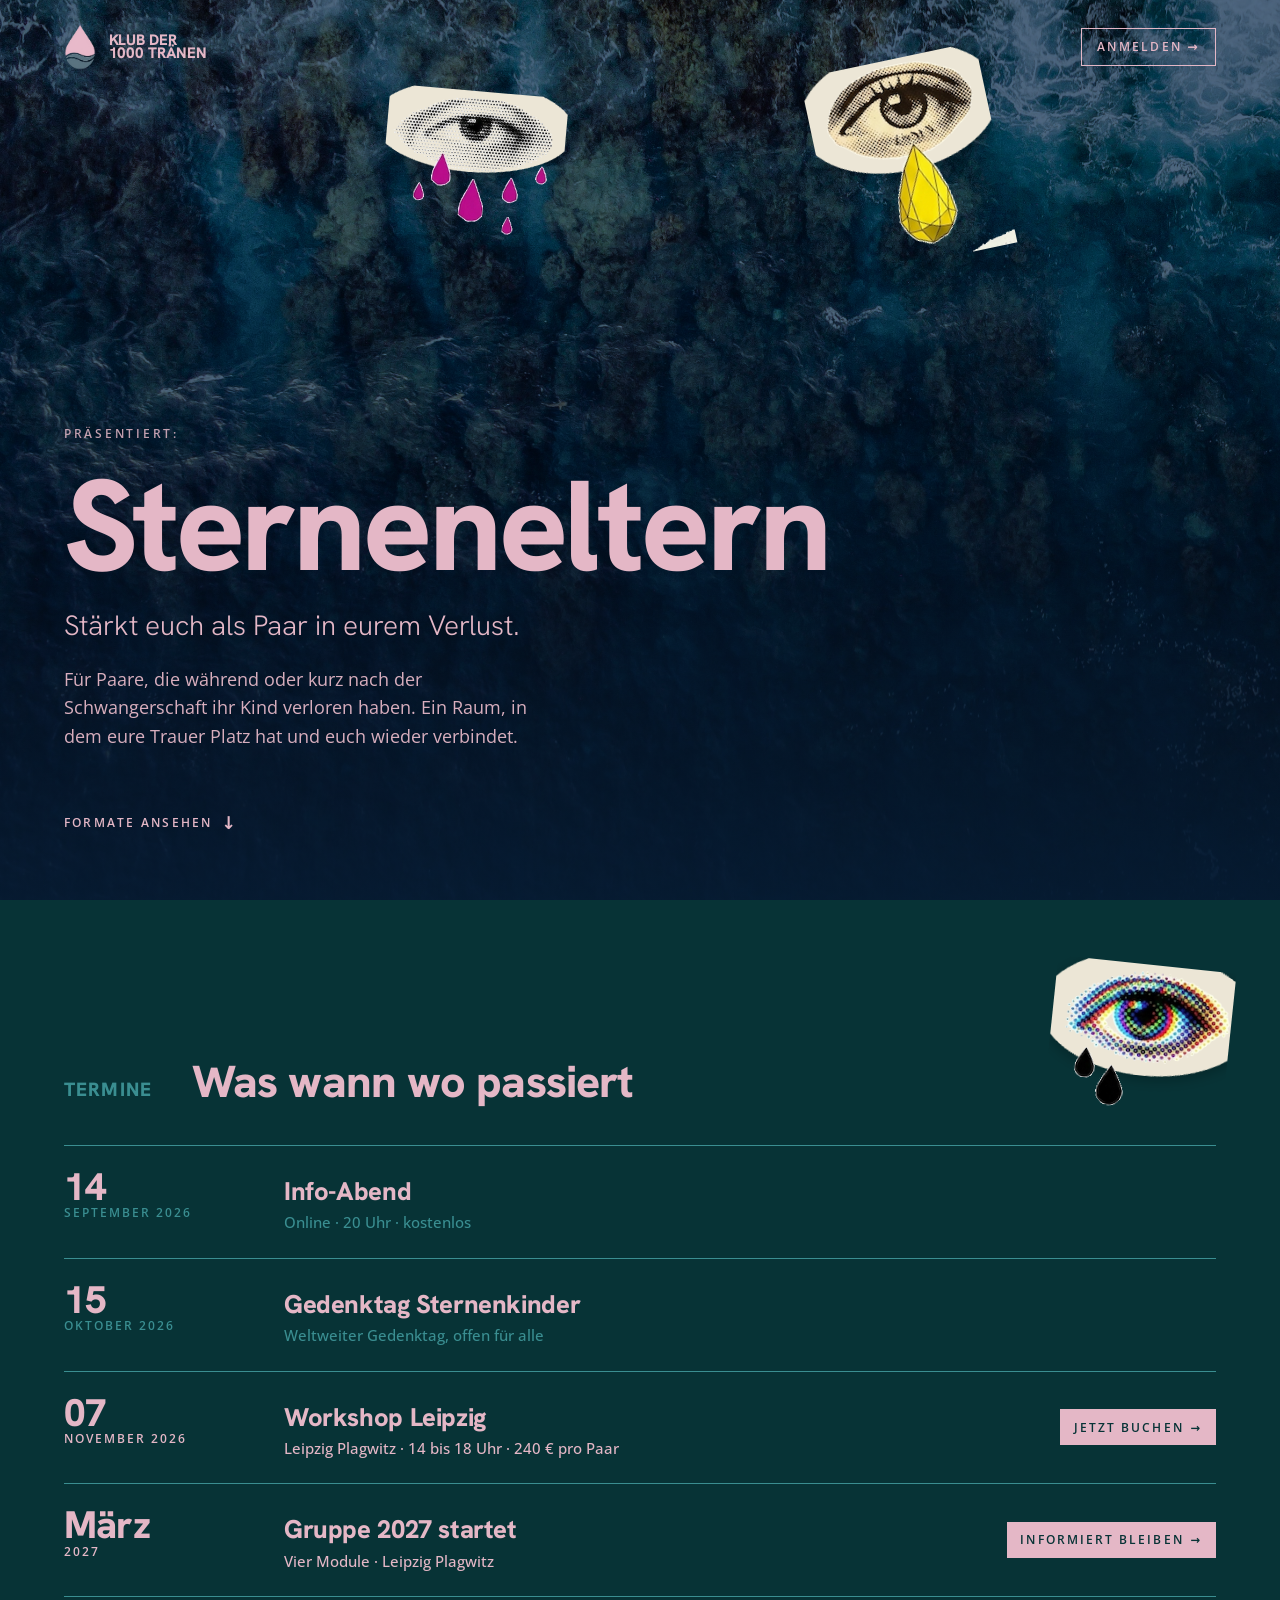
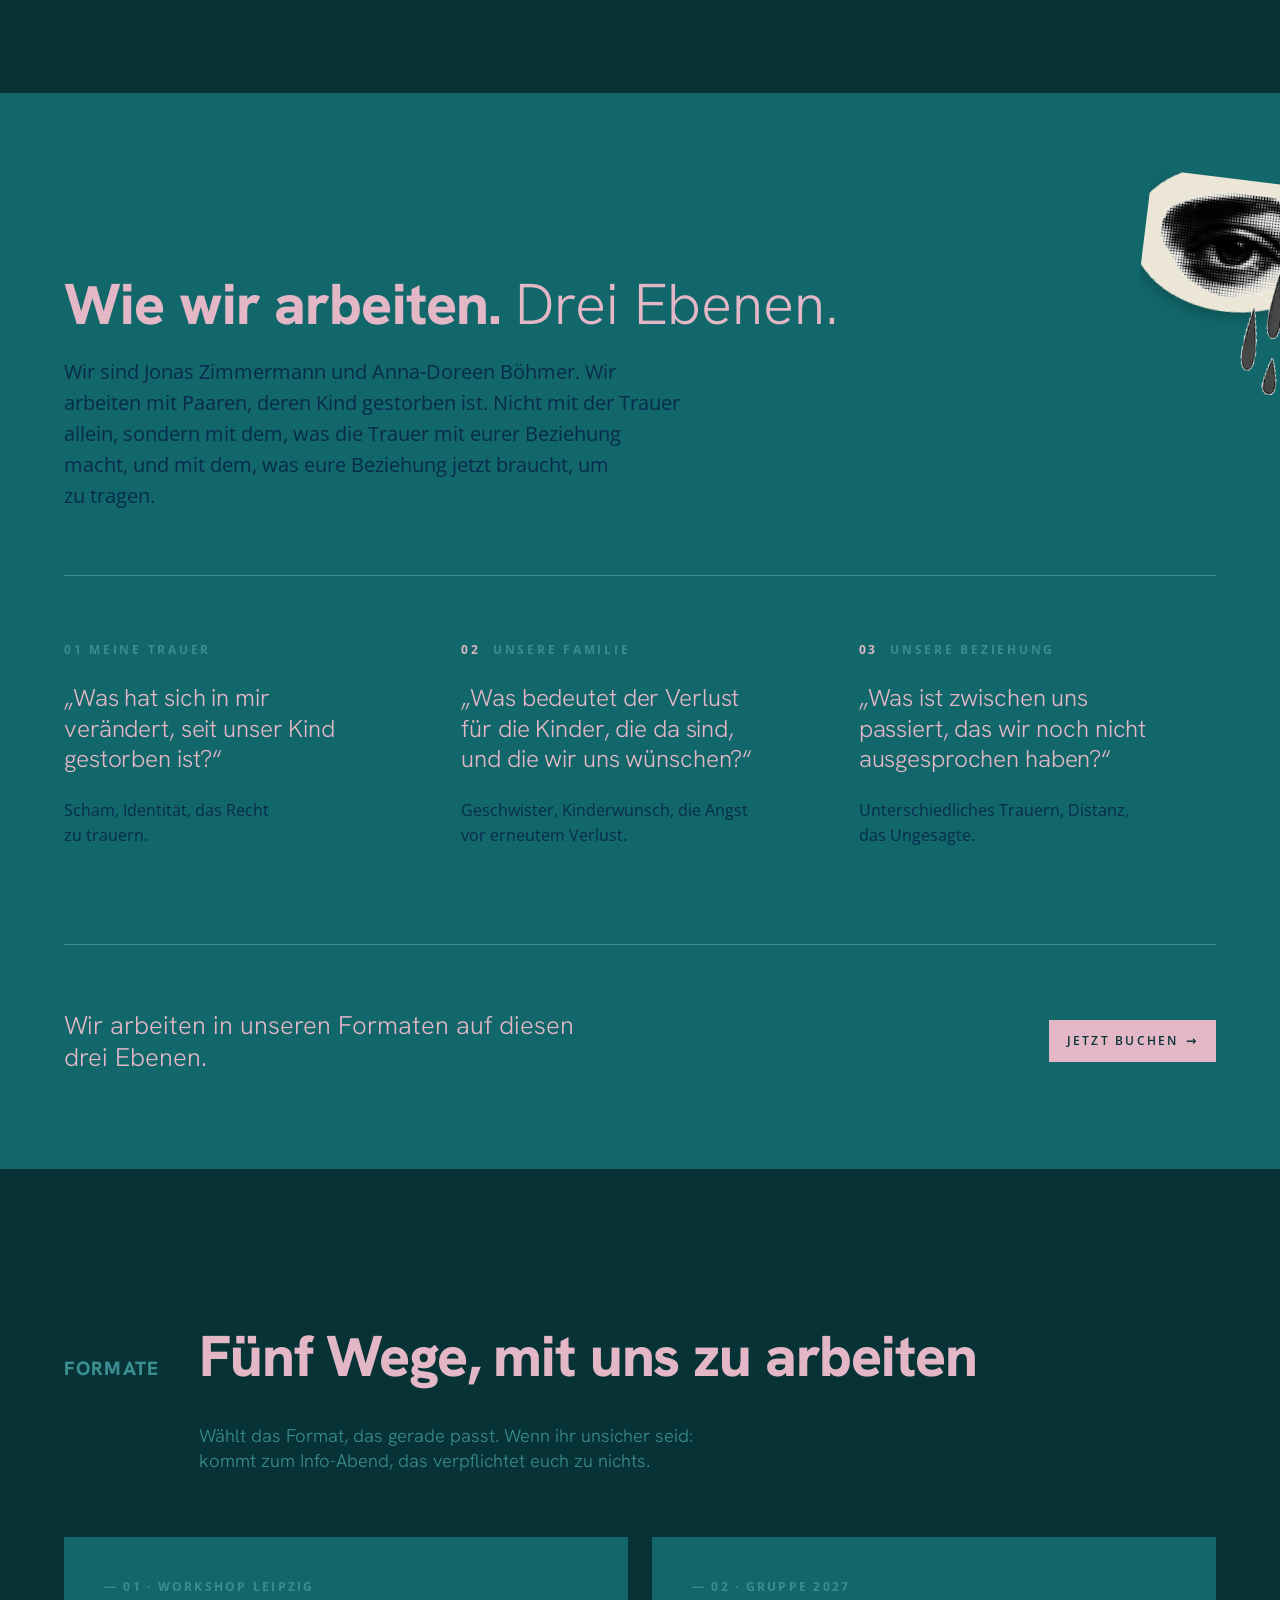
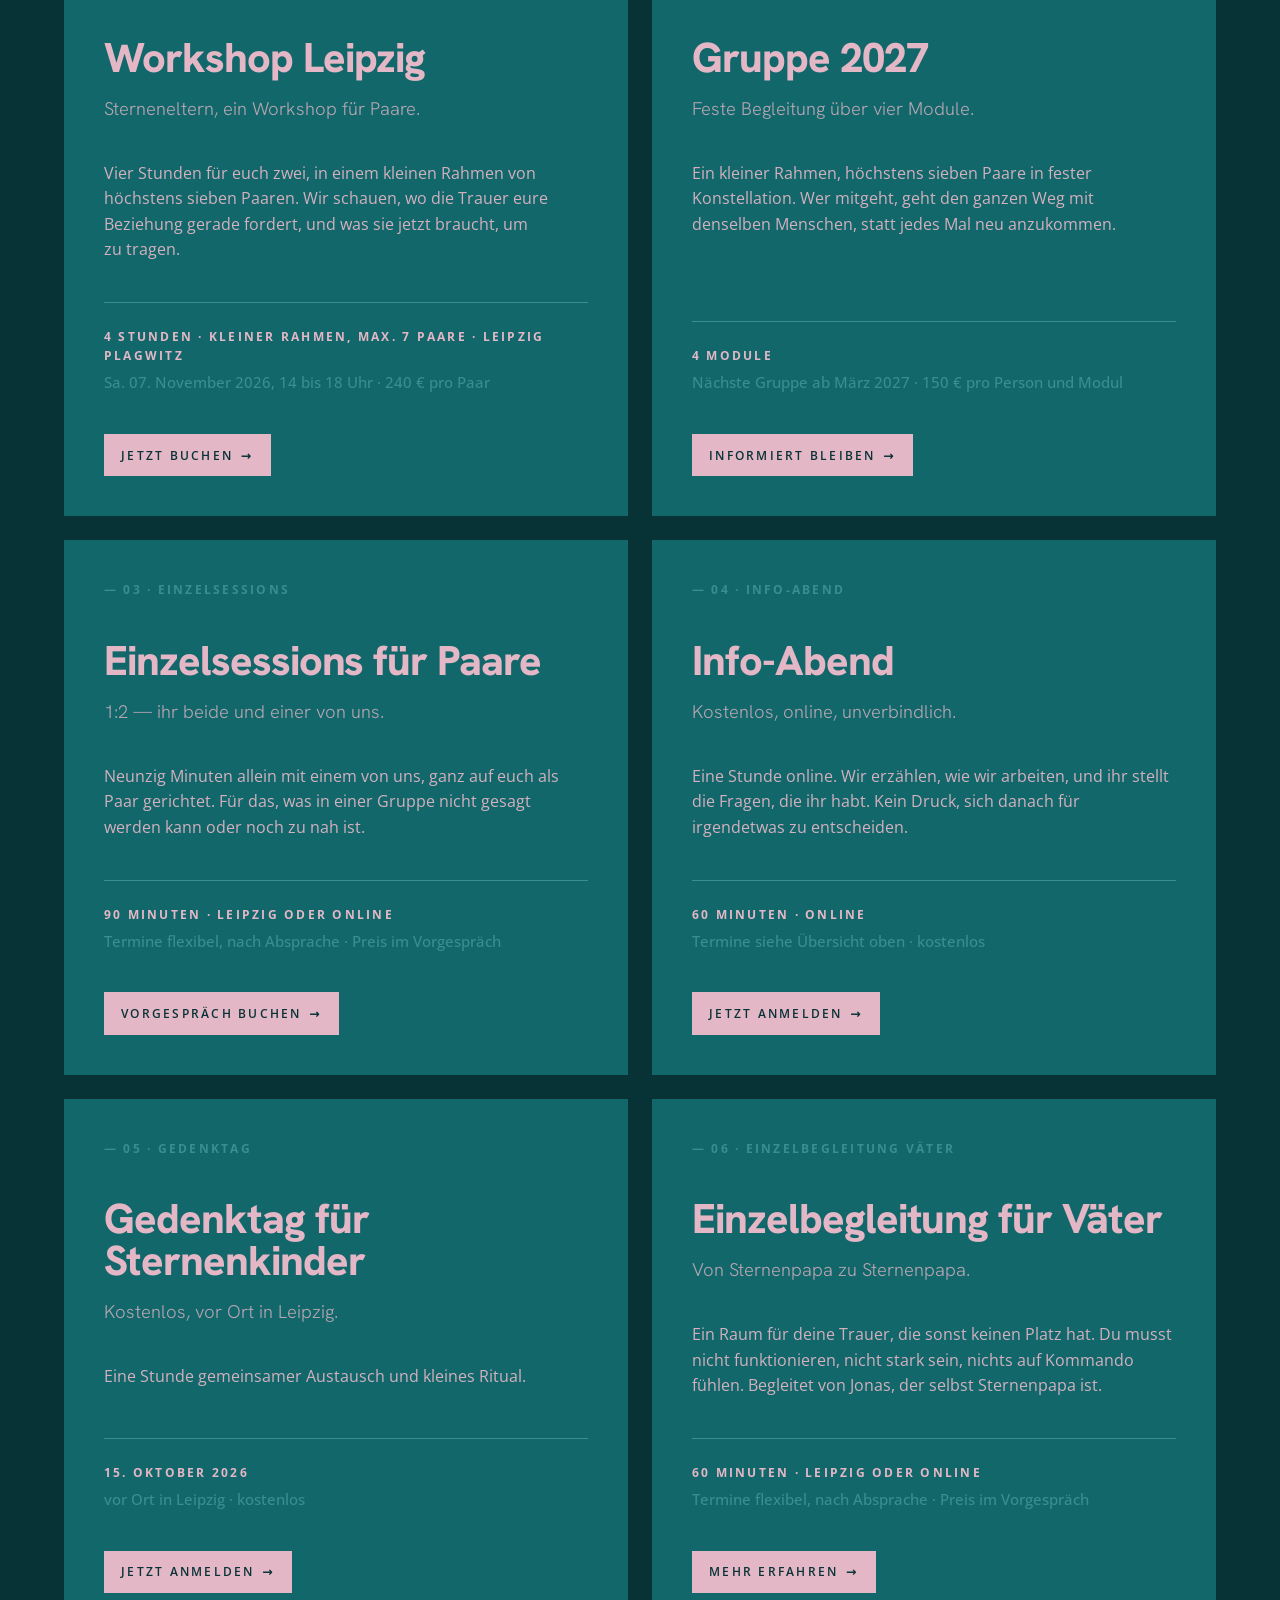
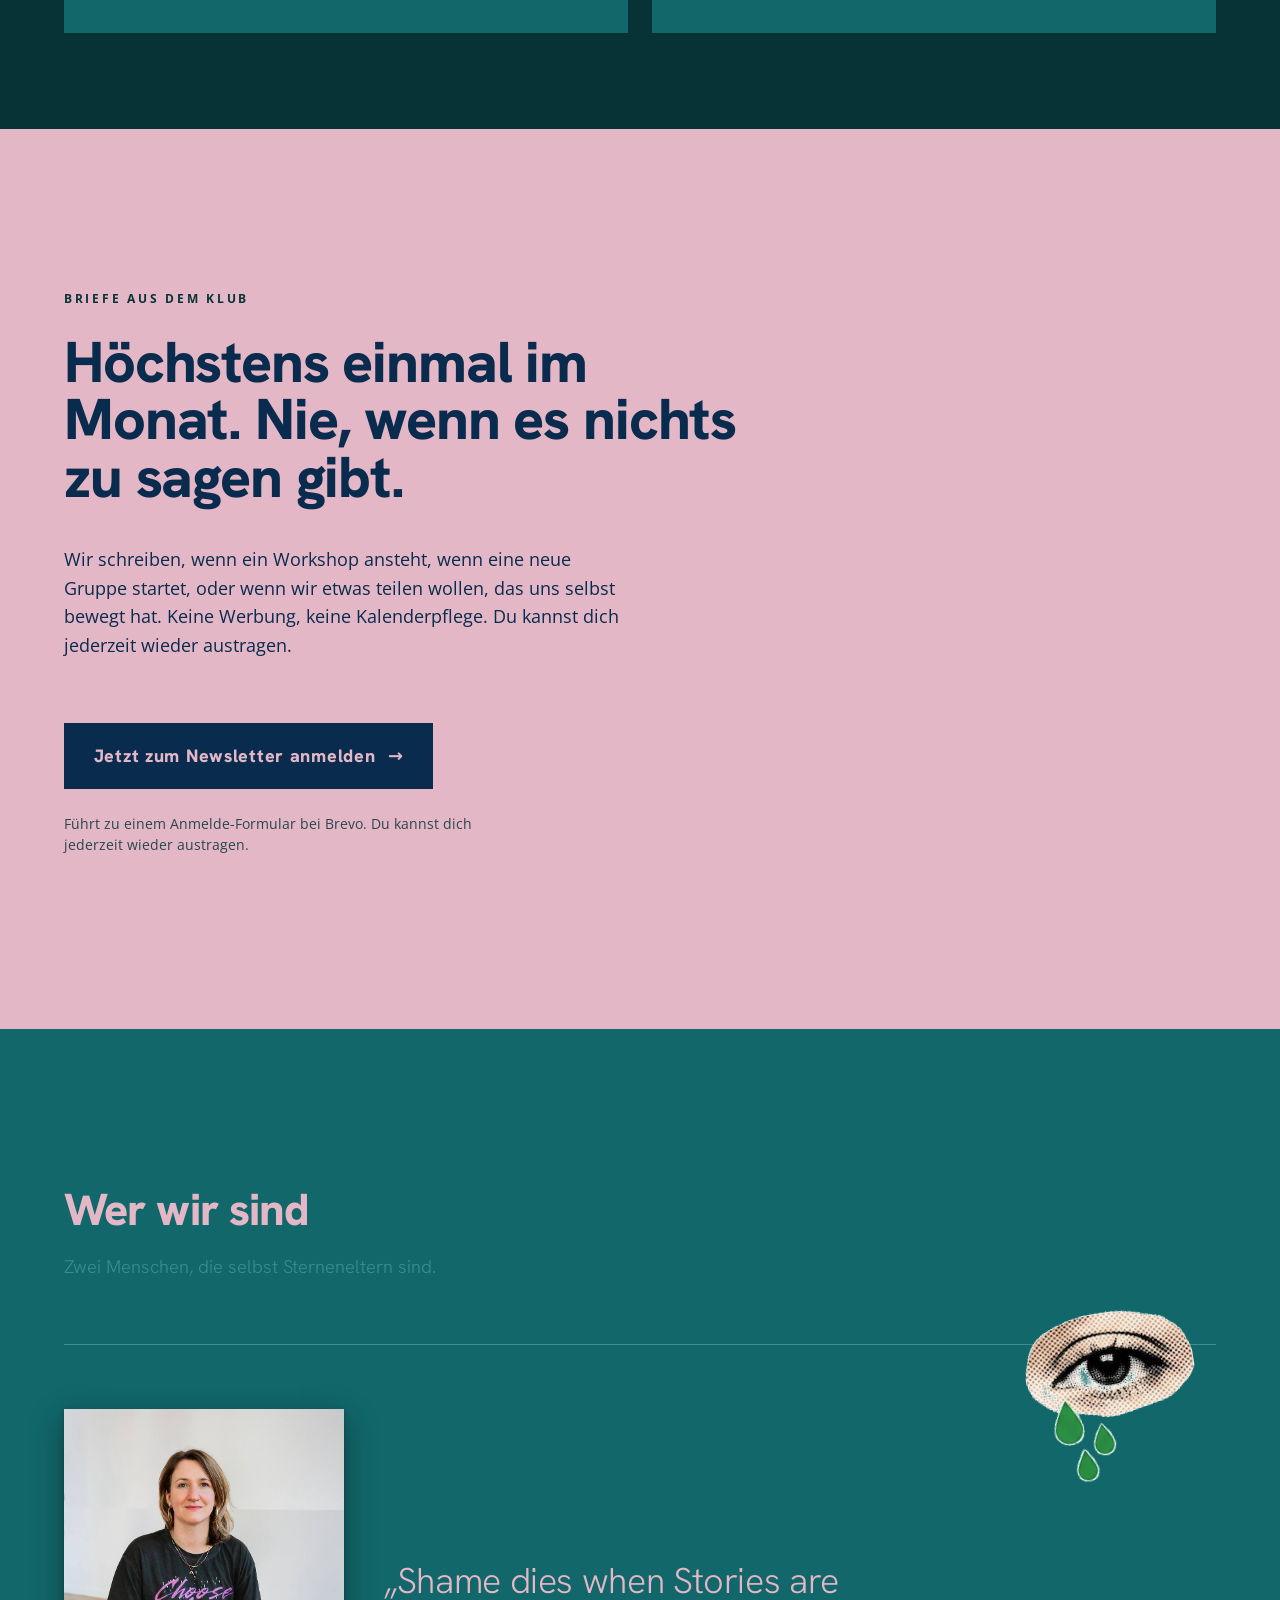
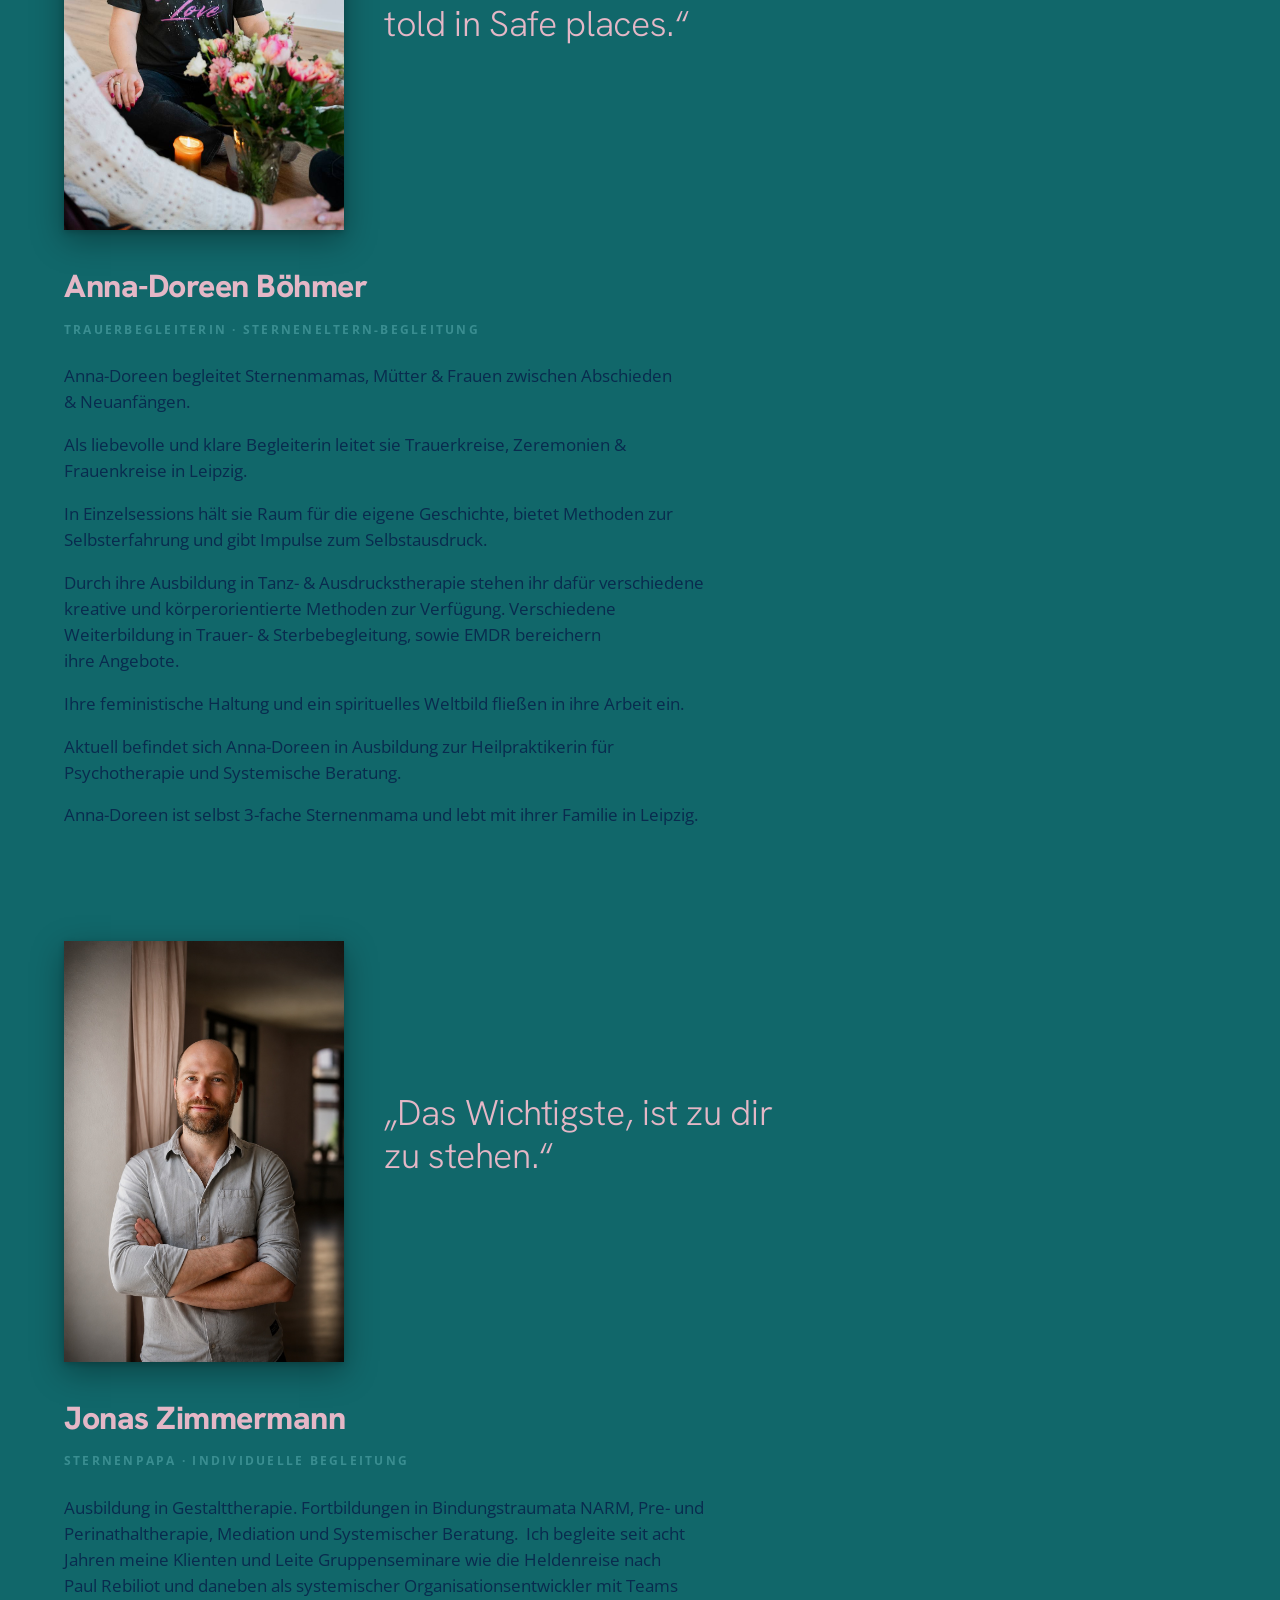
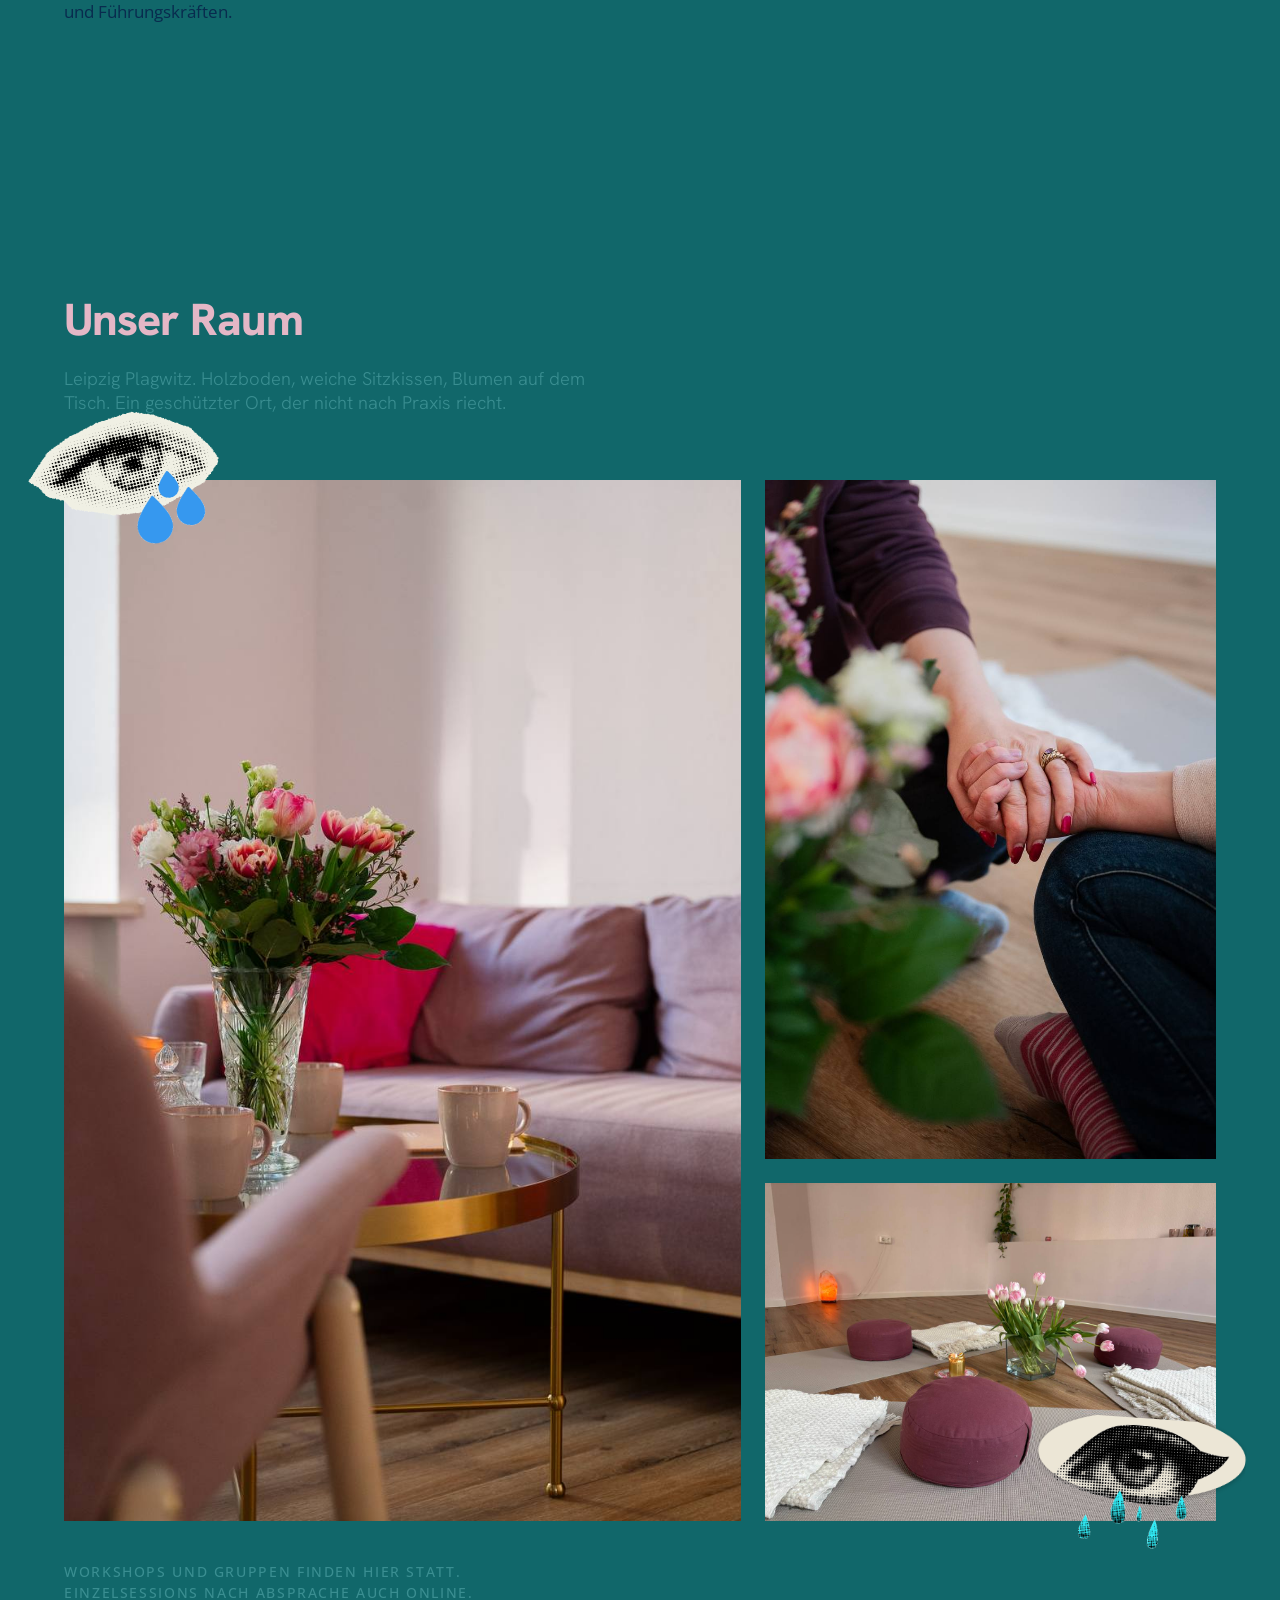
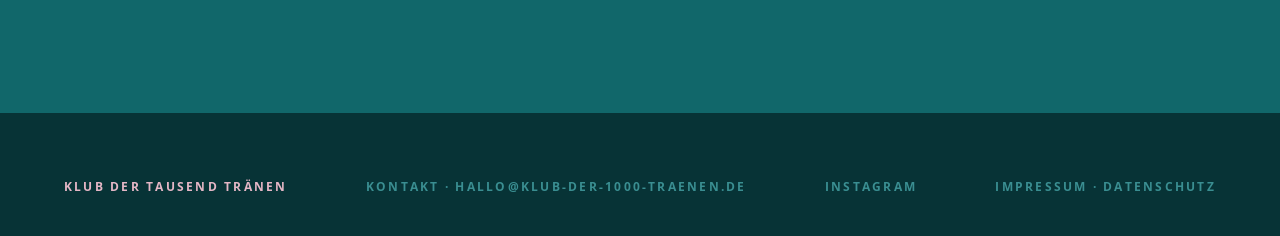
==== commit a6e2a85d: "Instagram-Profil verlinken: Footer + sameAs Auf der Website stand bisher kein einziger Instagram-Lin" ====
--- a/index.html
+++ b/index.html
@@ -786,6 +786,9 @@
       "image": "https://klub-der-1000-traenen.de/assets/og-image.jpg",
       "description": "Workshops und Begleitung für Paare nach dem Verlust eines Kindes. Von betroffenen Eltern, in Leipzig Plagwitz und online.",
       "email": "hallo@klub-der-1000-traenen.de",
+      "sameAs": [
+        "https://www.instagram.com/klub_der1000traenen/"
+      ],
       "knowsLanguage": "de",
       "areaServed": { "@type": "City", "name": "Leipzig" },
       "founder": [
@@ -1149,6 +1152,7 @@
   <div class="container row">
     <span class="mark">Klub der Tausend Tränen</span>
     <span>Kontakt · <a href="mailto:hallo@klub-der-1000-traenen.de">hallo@klub-der-1000-traenen.de</a></span>
+    <span><a href="https://www.instagram.com/klub_der1000traenen/" target="_blank" rel="me noopener">Instagram</a></span>
     <span><a href="impressum.html">Impressum</a> · <a href="datenschutz.html">Datenschutz</a></span>
   </div>
 </footer>
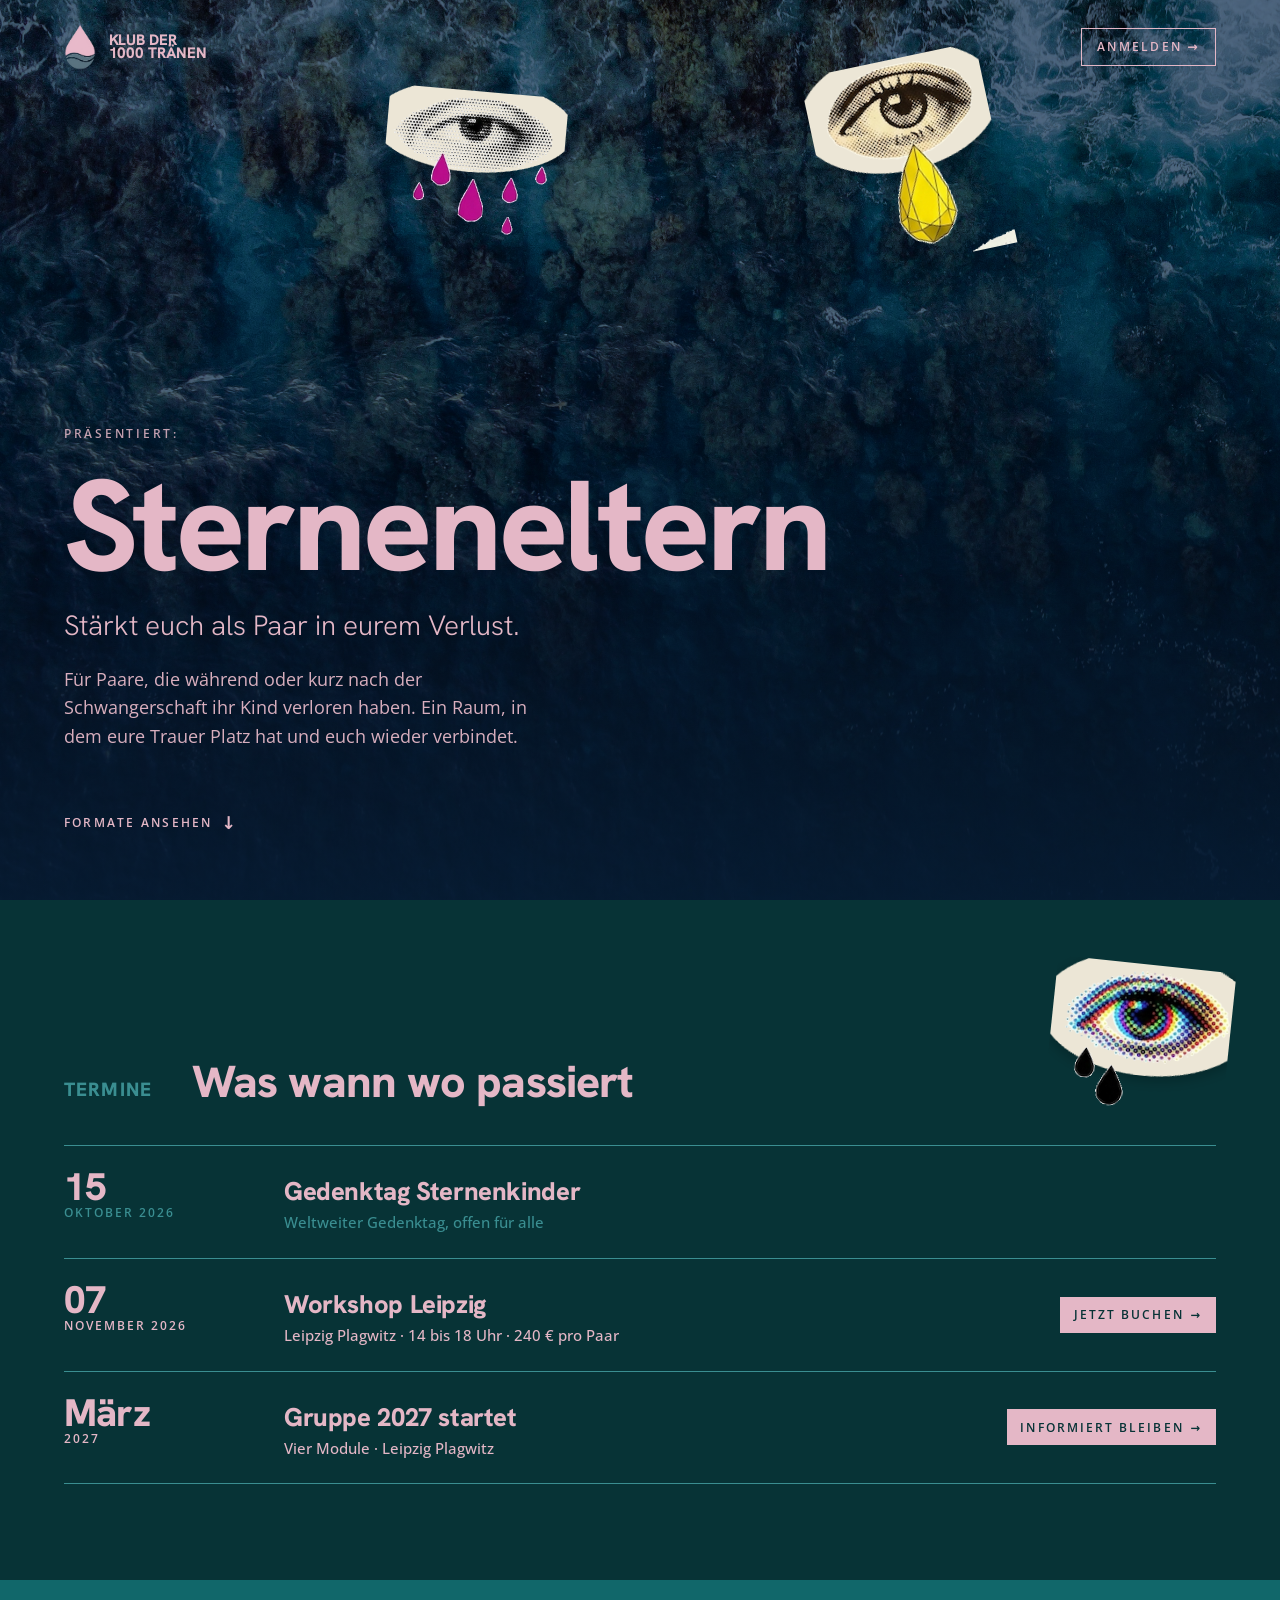
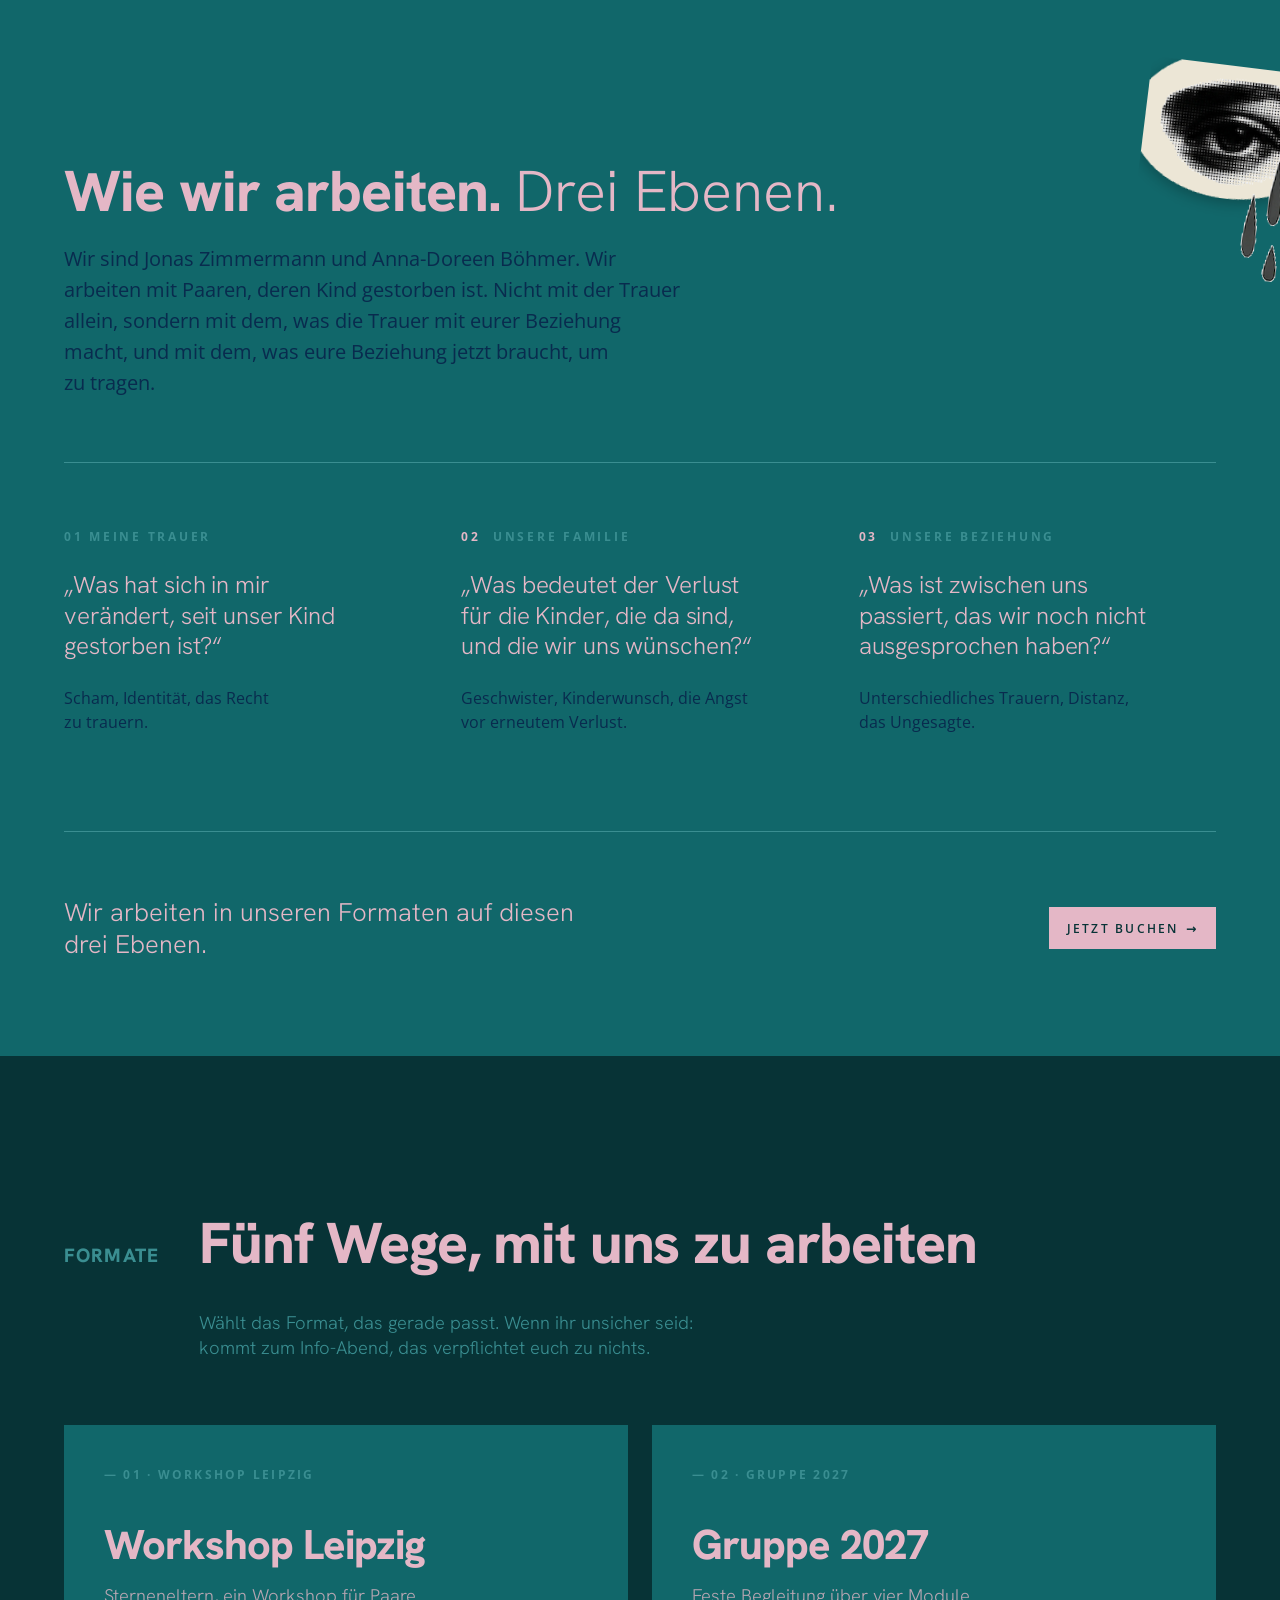
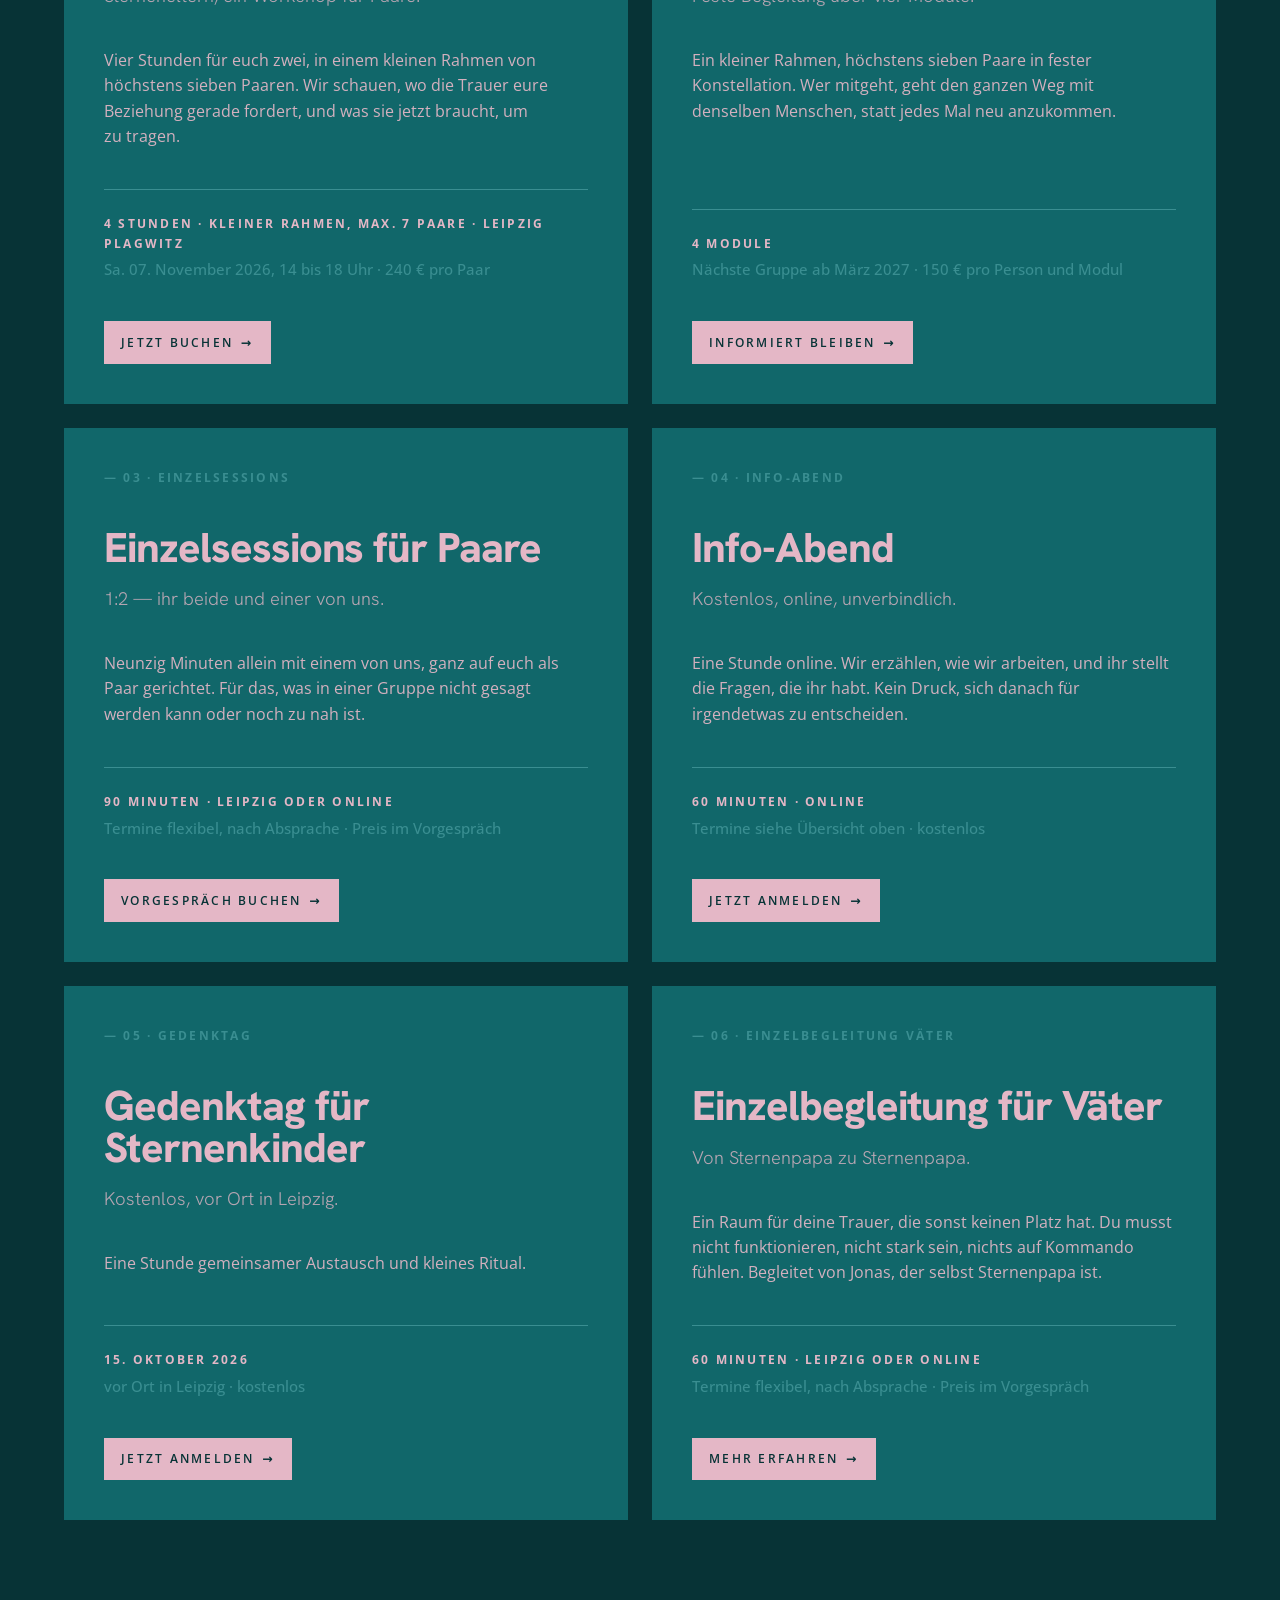
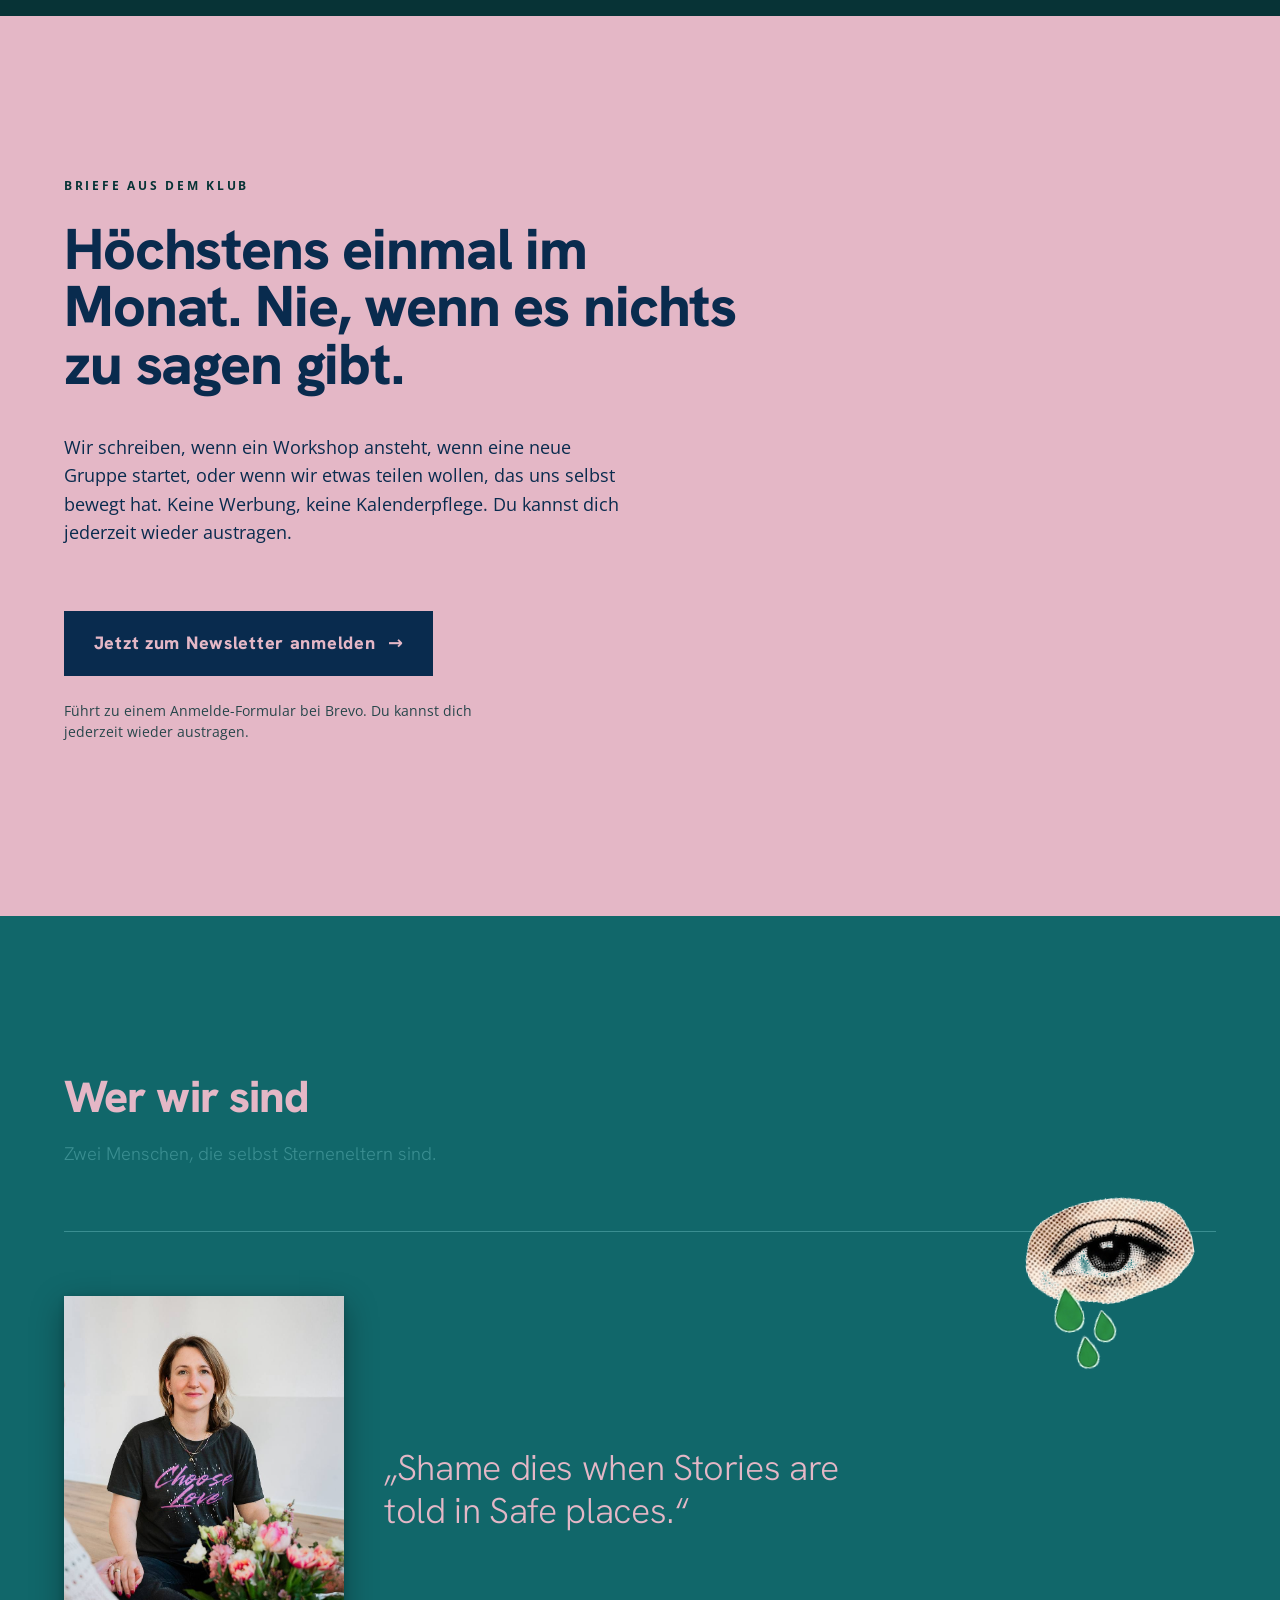
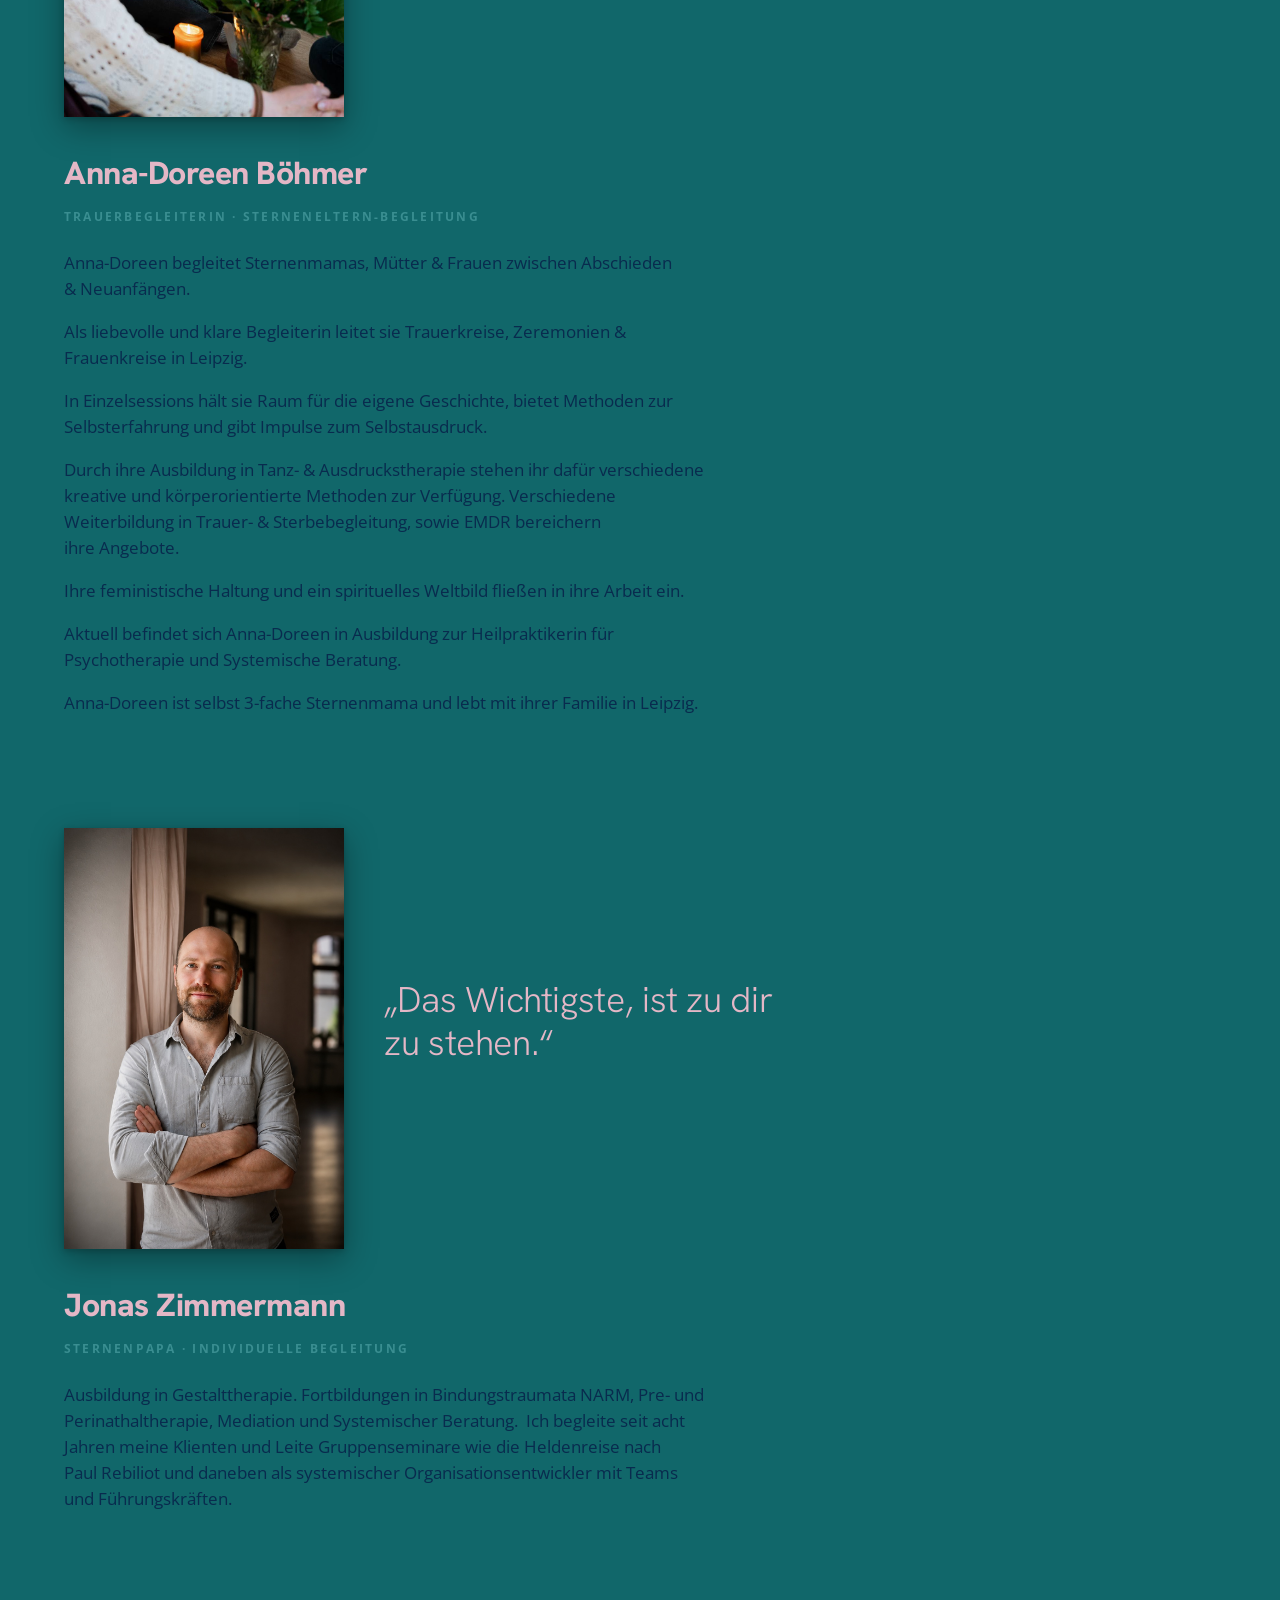
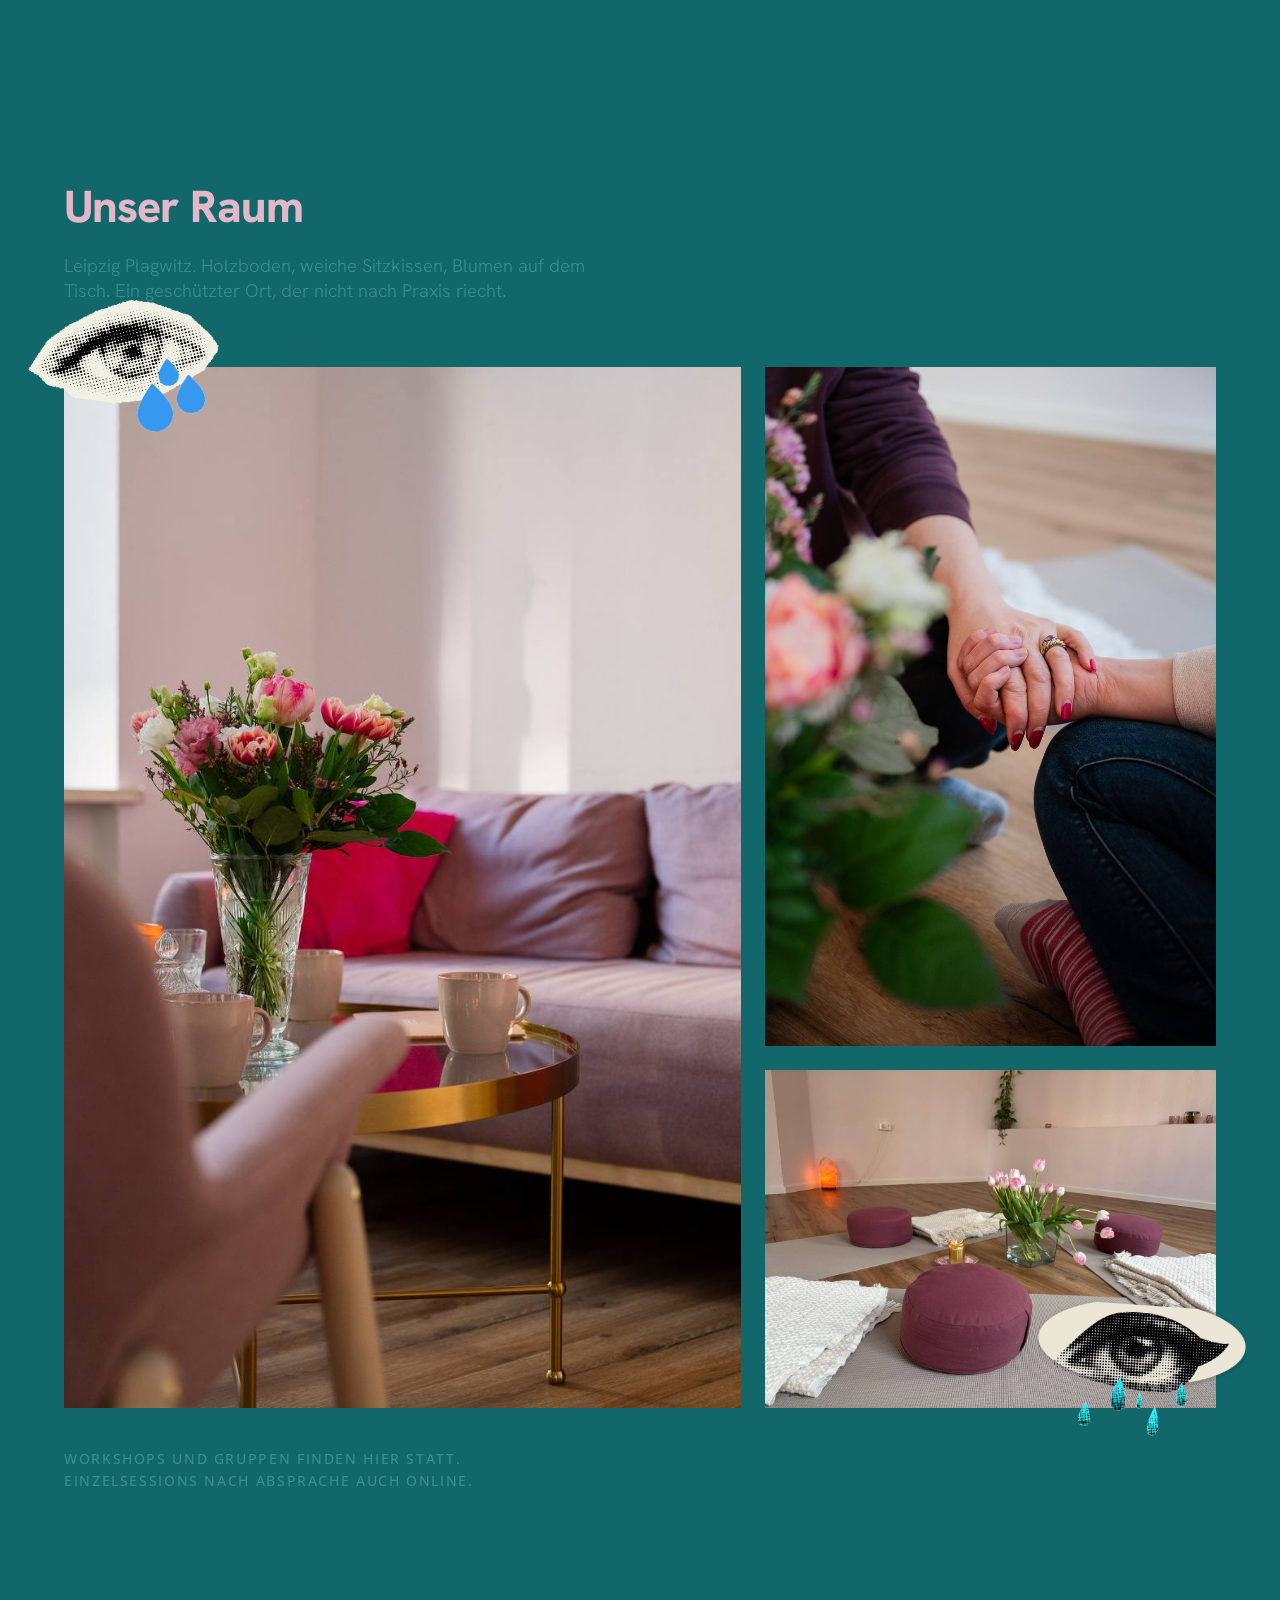
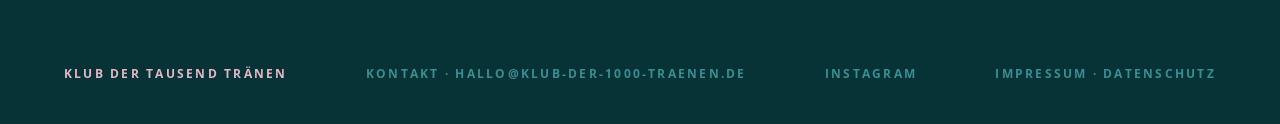
==== commit d5effd65: "Abgelaufenen Info-Abend vom 14.09.2026 entfernt Eintrag aus der Termine-Übersicht und das zugehörige" ====
--- a/index.html
+++ b/index.html
@@ -803,29 +803,6 @@
       "name": "Klub der Tausend Tränen",
       "inLanguage": "de-DE",
       "publisher": { "@id": "https://klub-der-1000-traenen.de/#organization" }
-    },
-    {
-      "@type": "Event",
-      "name": "Info-Abend für Sterneneltern",
-      "startDate": "2026-09-14T20:00:00+02:00",
-      "eventStatus": "https://schema.org/EventScheduled",
-      "eventAttendanceMode": "https://schema.org/OnlineEventAttendanceMode",
-      "description": "Offener Info-Abend für trauernde Eltern. Online und kostenlos.",
-      "image": "https://klub-der-1000-traenen.de/assets/og-image.jpg",
-      "inLanguage": "de-DE",
-      "location": {
-        "@type": "VirtualLocation",
-        "url": "https://klub-der-1000-traenen.de/"
-      },
-      "organizer": { "@id": "https://klub-der-1000-traenen.de/#organization" },
-      "offers": {
-        "@type": "Offer",
-        "price": "0",
-        "priceCurrency": "EUR",
-        "availability": "https://schema.org/InStock",
-        "url": "https://klub-der-1000-traenen.de/",
-        "validFrom": "2026-08-25"
-      }
     },
     {
       "@type": "Event",
@@ -910,14 +887,6 @@
 
     <ol class="termine__list">
       <li class="termine__row">
-        <div class="termine__date"><strong>14</strong><span>September 2026</span></div>
-        <div class="termine__body">
-          <h3 class="termine__title">Info-Abend</h3>
-          <div class="termine__meta">Online · 20 Uhr · kostenlos</div>
-        </div>
-      </li>
-
-      <li class="termine__row">
         <div class="termine__date"><strong>15</strong><span>Oktober 2026</span></div>
         <div class="termine__body">
           <h3 class="termine__title">Gedenktag Sternenkinder</h3>
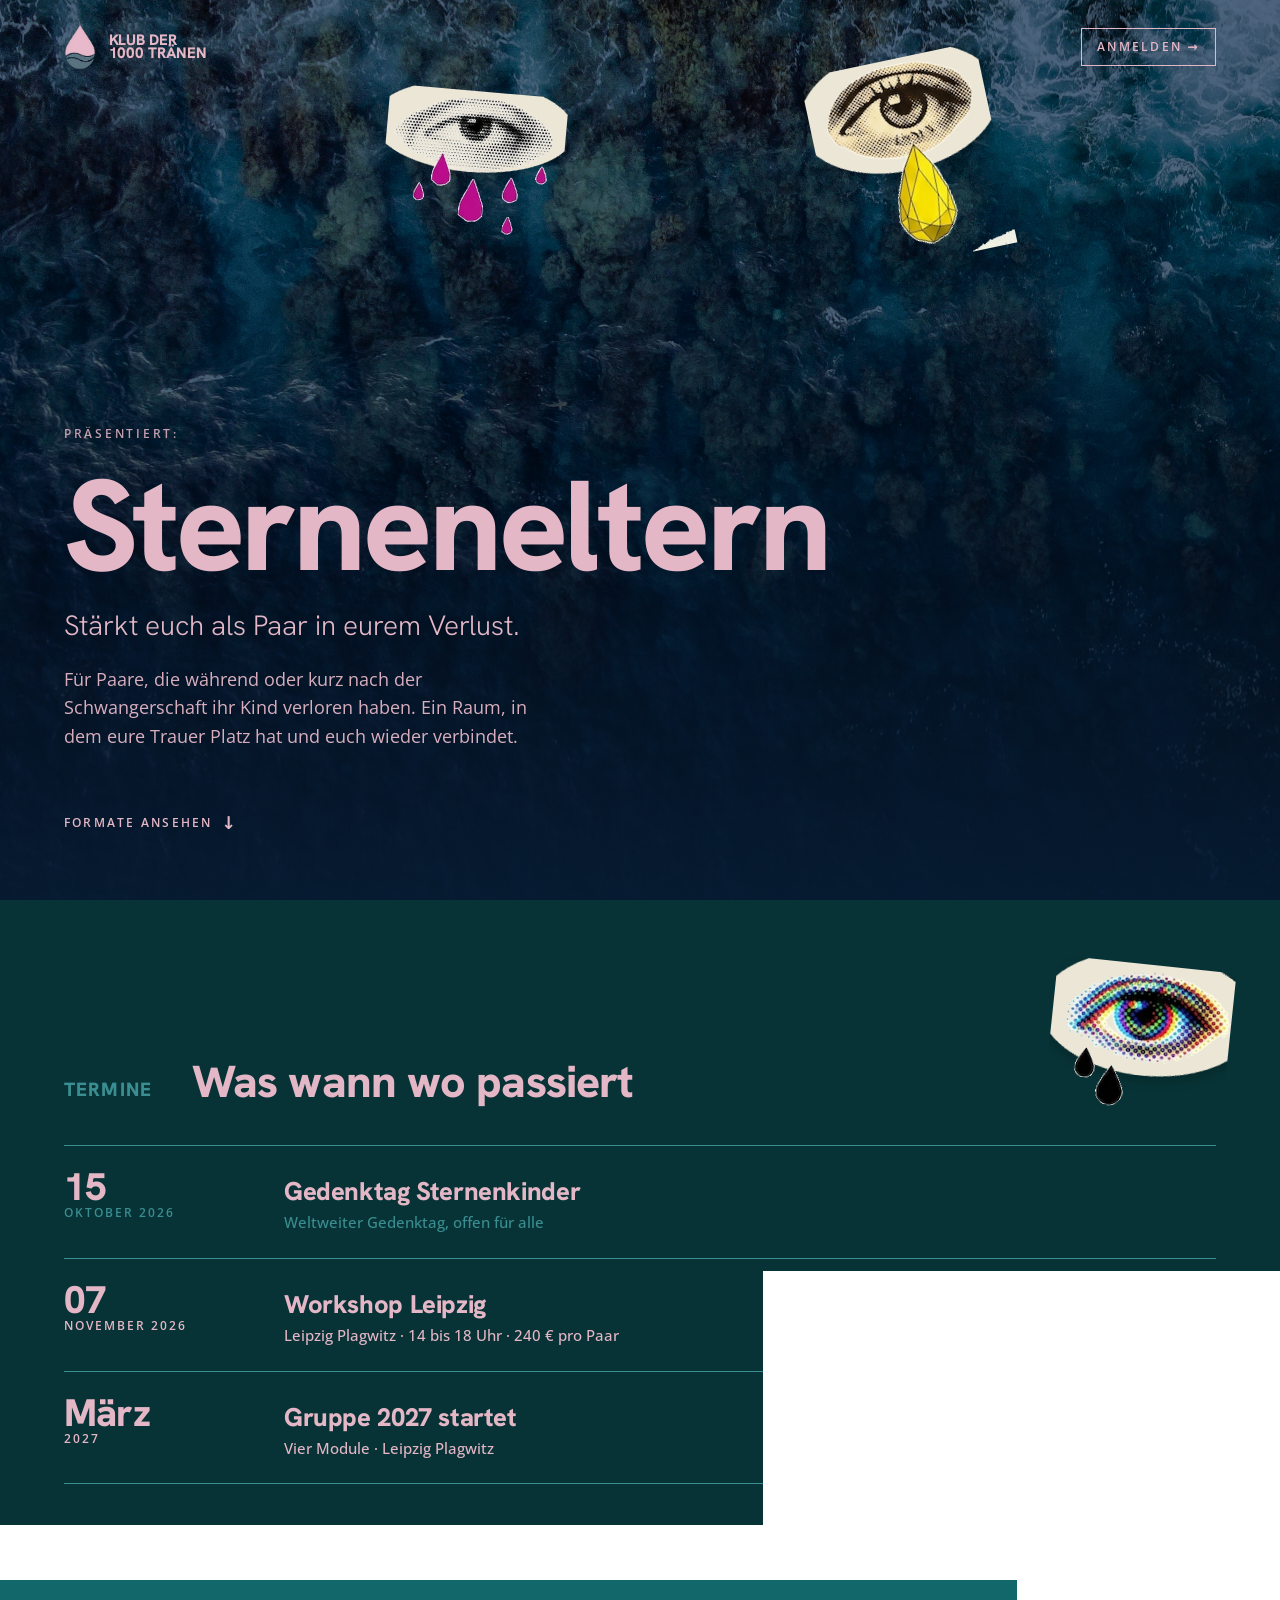
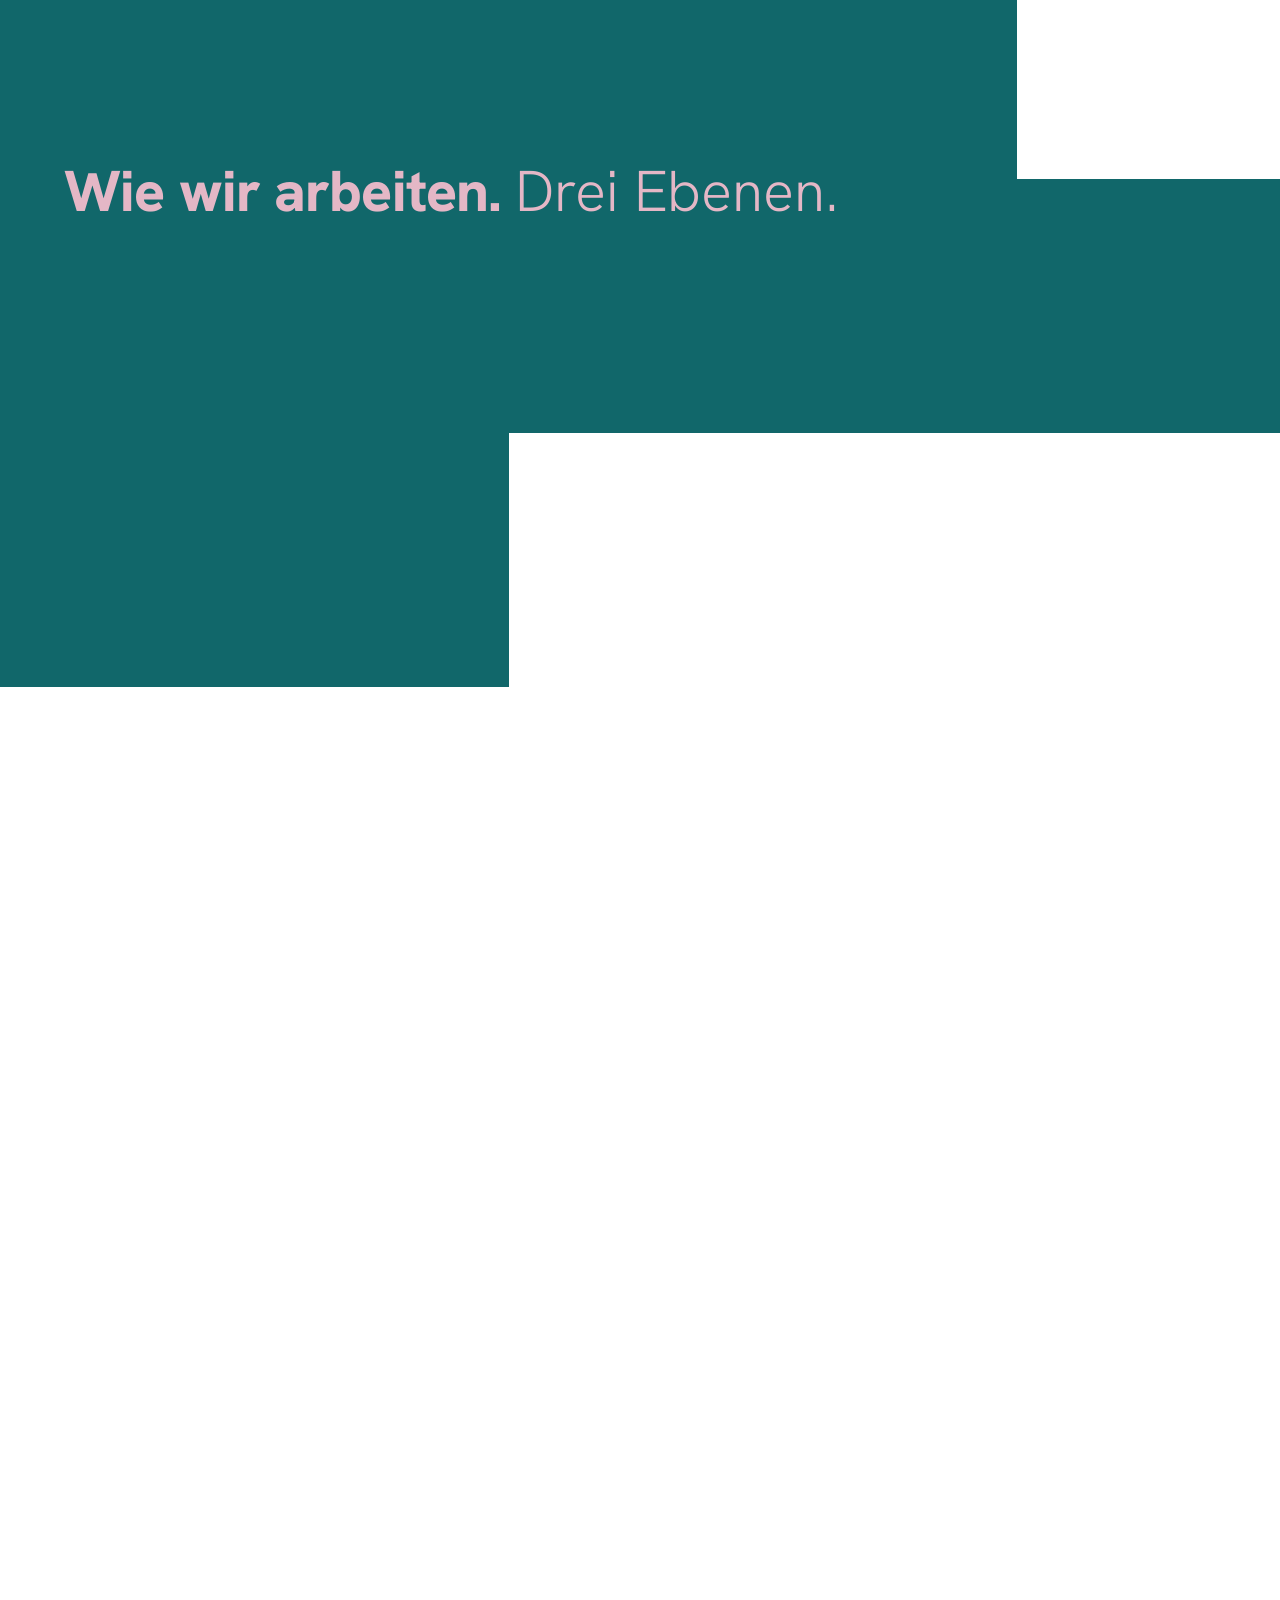
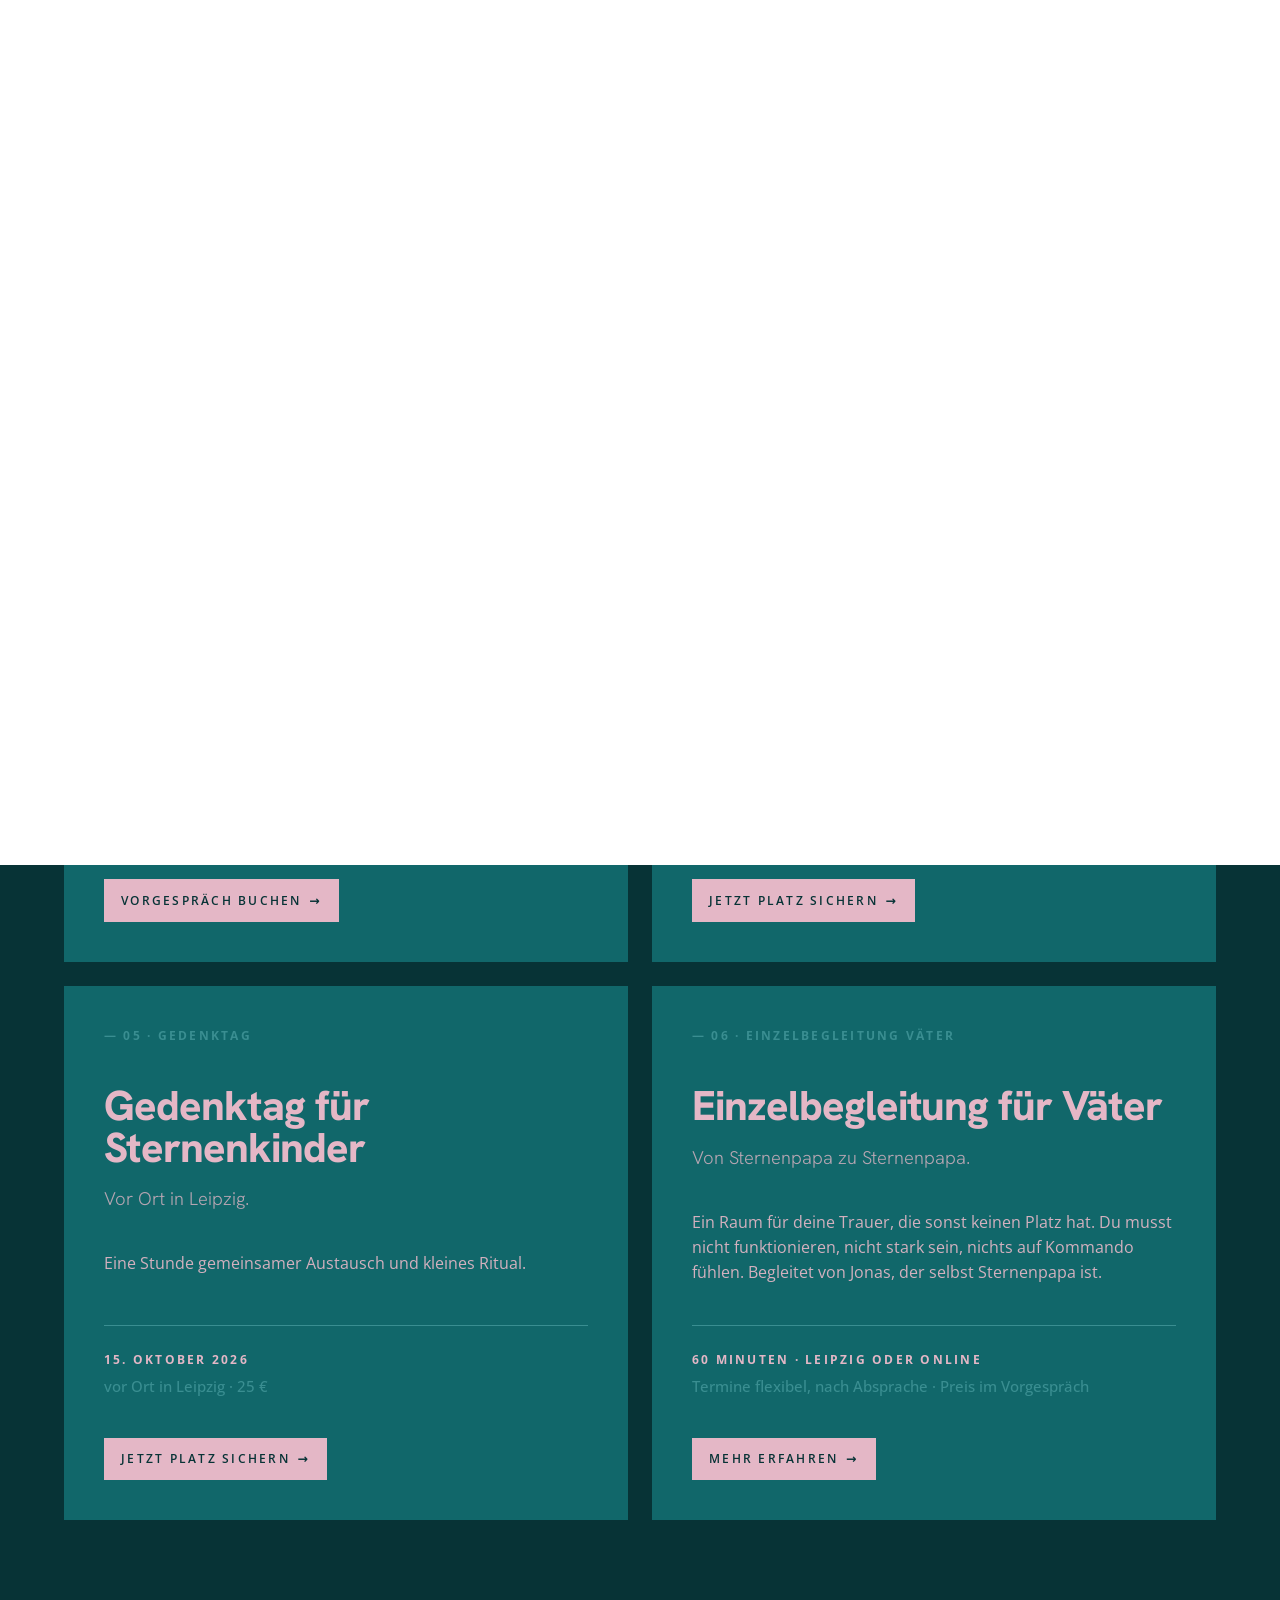
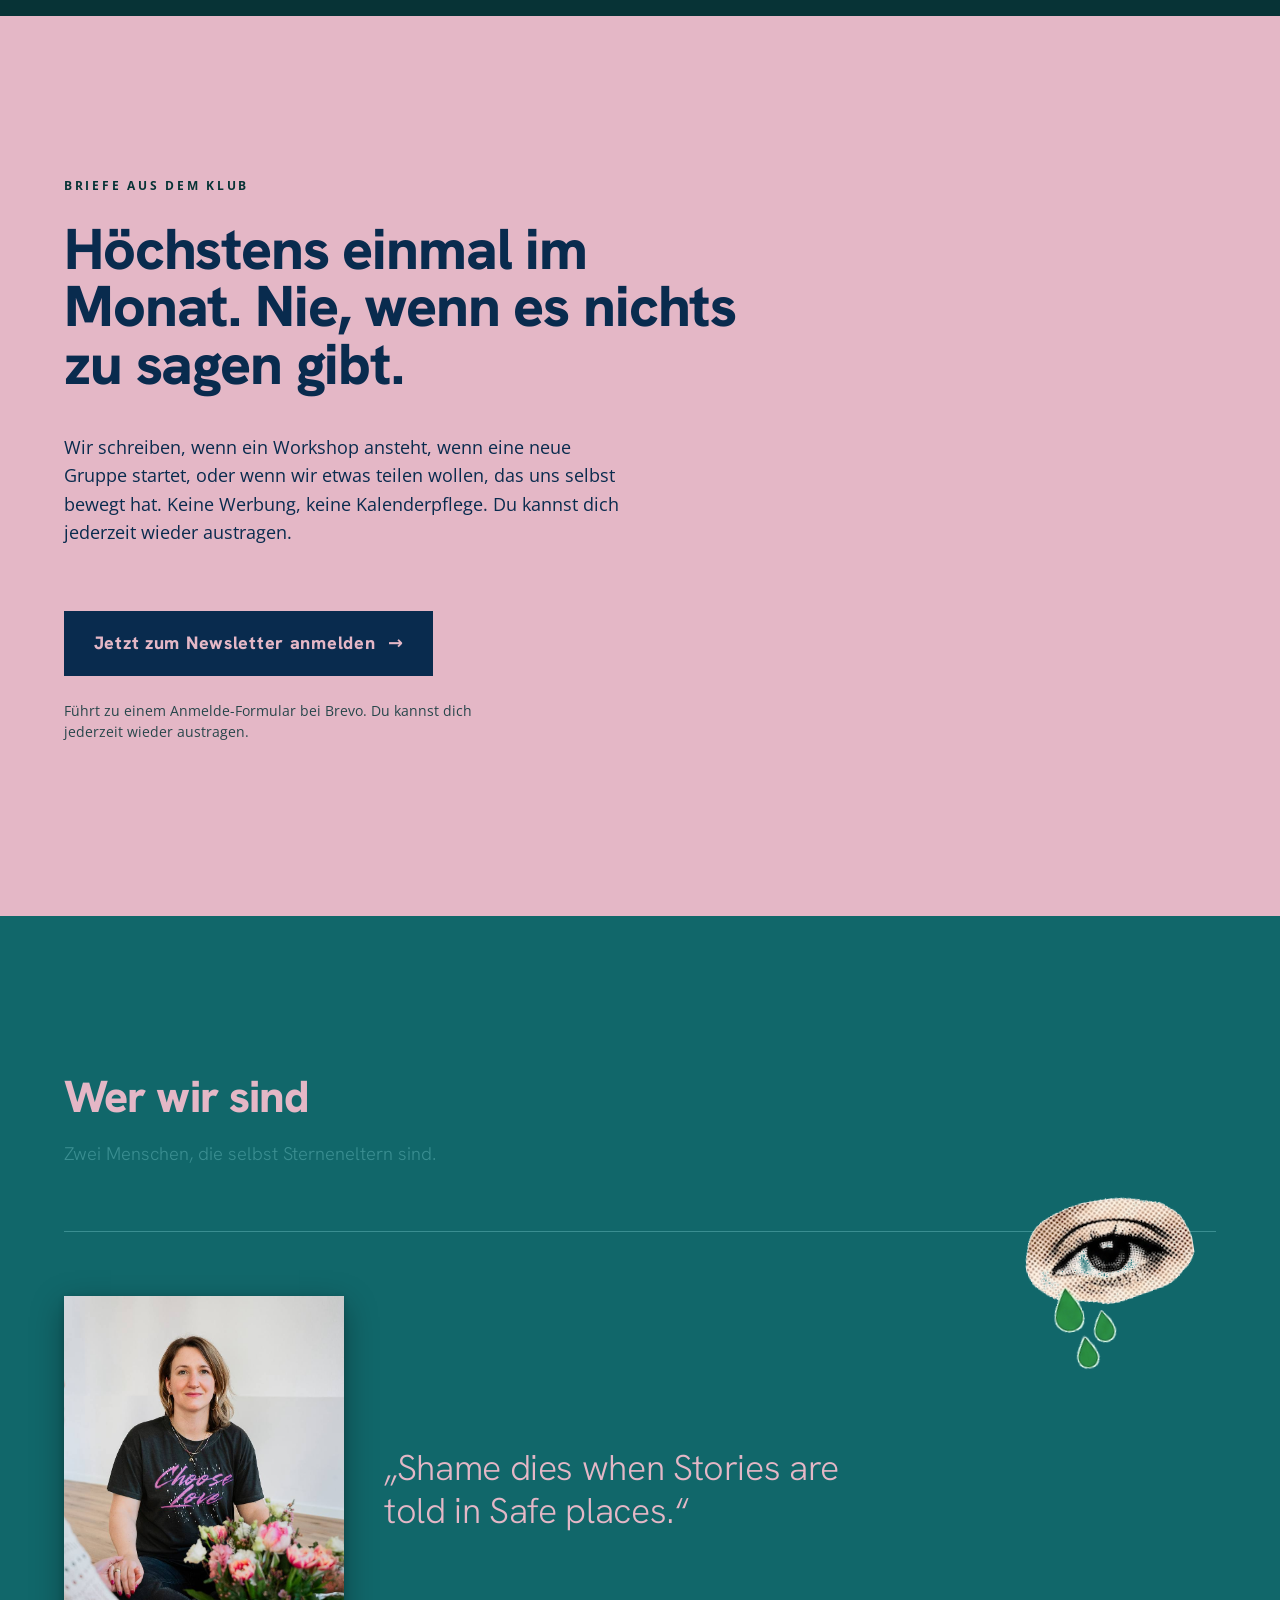
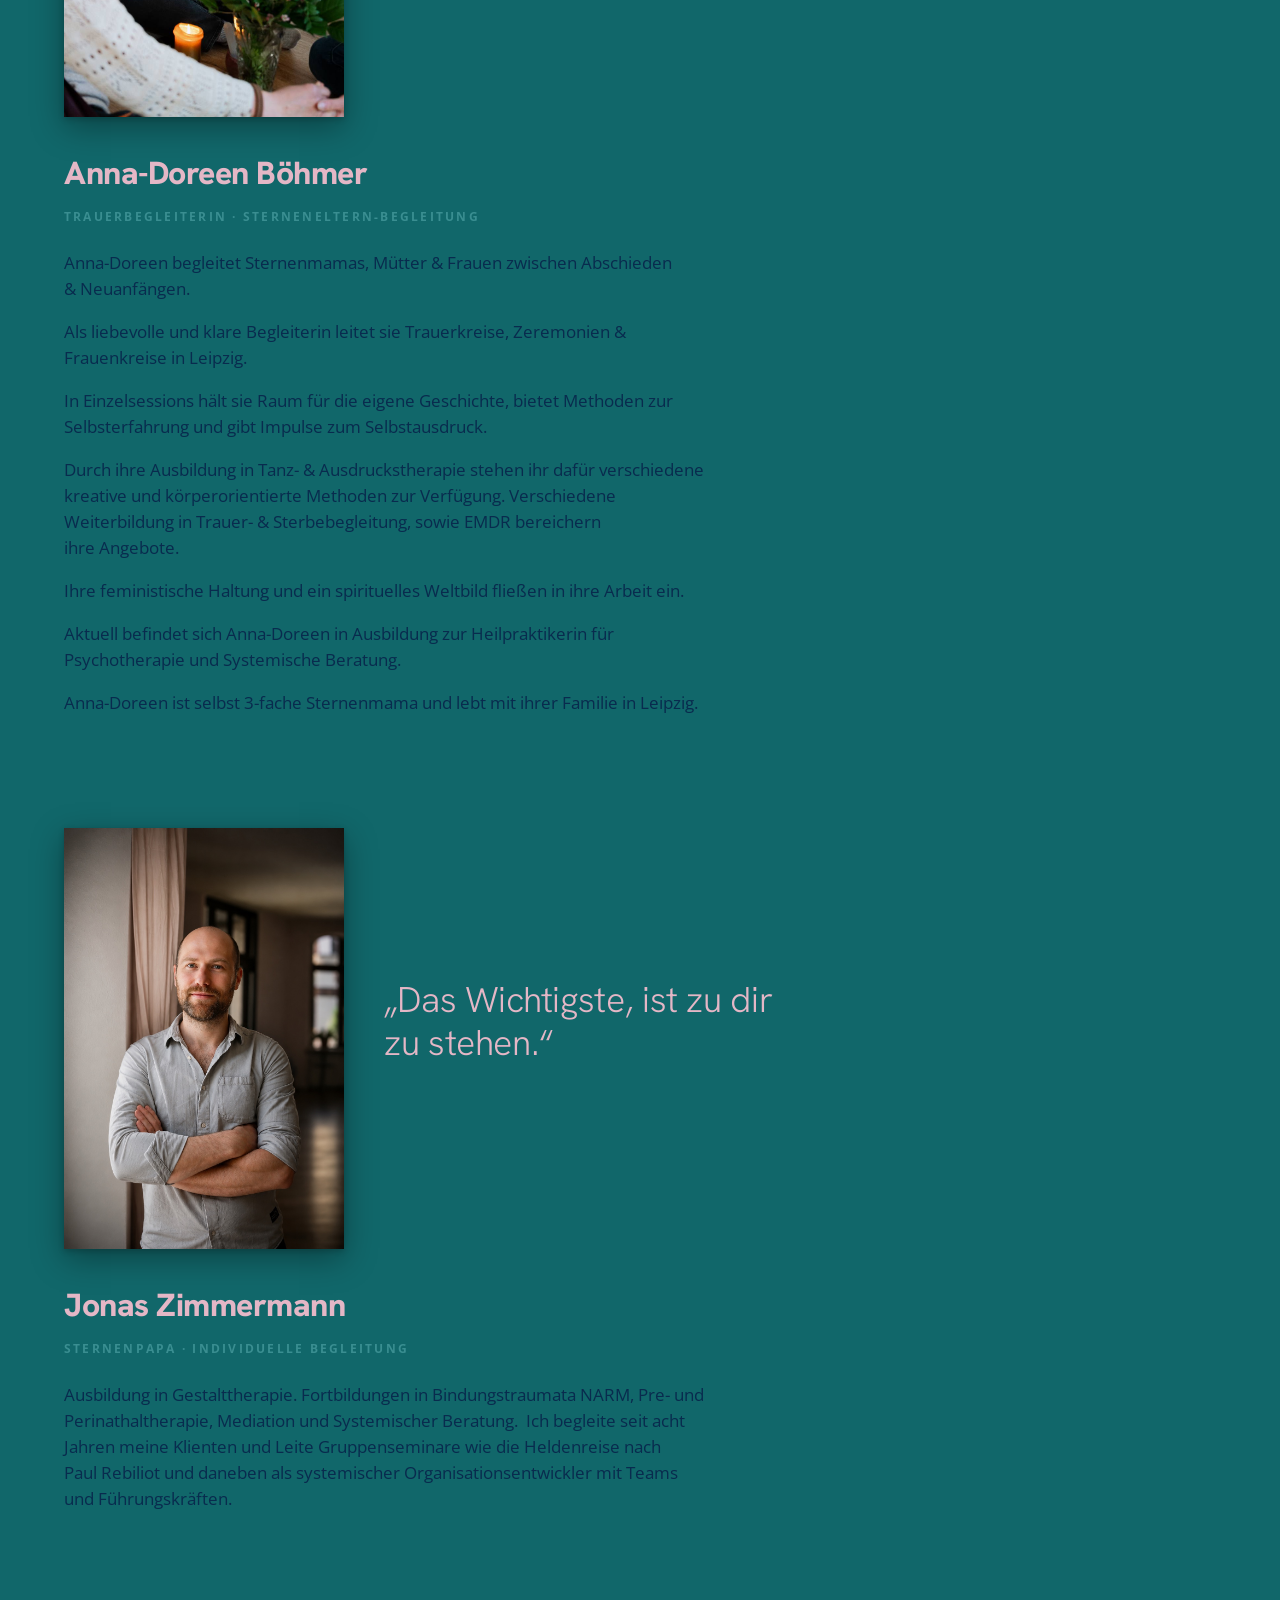
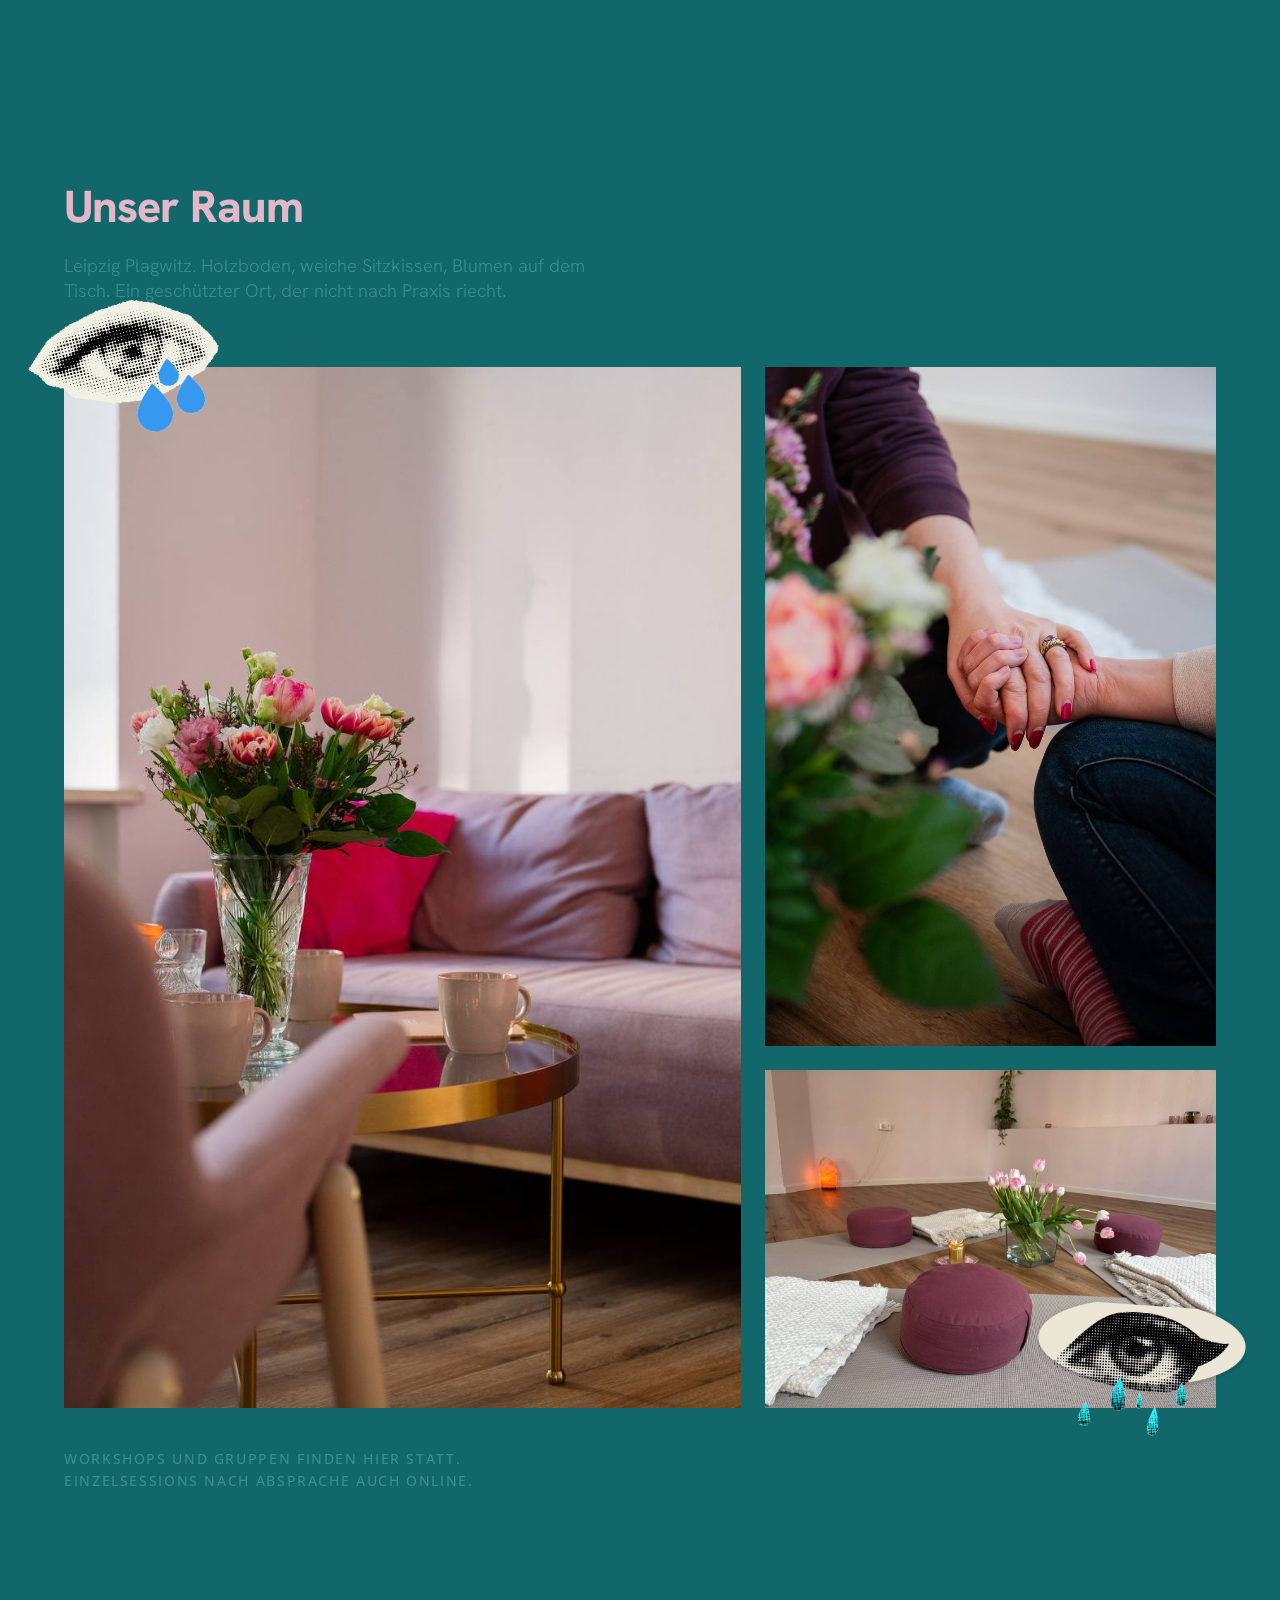
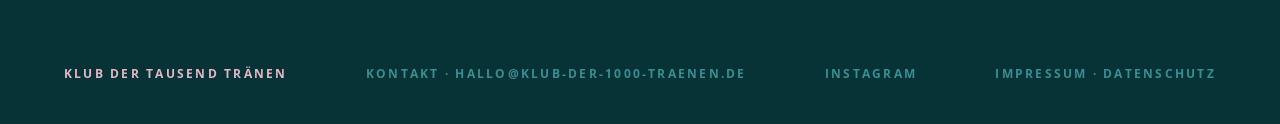
==== commit b835555d: "Hauptseite: Gedenktag über Stripe buchbar (25 €) statt Newsletter Co-Authored-By: Claude Opus 5.5 (1" ====
--- a/index.html
+++ b/index.html
@@ -1008,20 +1008,20 @@
           <div class="meta-line-a">60 Minuten · online</div>
           <div class="meta-line-b">Termine siehe Übersicht oben · kostenlos</div>
         </div>
-        <a class="format-tile__cta" href="https://07864974.sibforms.com/serve/[base64]" target="_blank" rel="noopener">Jetzt anmelden</a>
+        <a class="format-tile__cta" href="https://buy.stripe.com/7sYeVe1Ajaq42CC4gog3604" target="_blank" rel="noopener">Jetzt Platz sichern</a>
       </article>
 
       <!-- Tile 05 -->
       <article class="format-tile" id="gedenktag">
         <div class="format-tile__num">— 05 · Gedenktag</div>
         <h3 class="format-tile__title">Gedenktag für Sternenkinder</h3>
-        <p class="format-tile__echo">Kostenlos, vor Ort in Leipzig.</p>
+        <p class="format-tile__echo">Vor Ort in Leipzig.</p>
         <p class="format-tile__desc">Eine Stunde gemeinsamer Austausch und kleines Ritual.</p>
         <div class="format-tile__meta">
           <div class="meta-line-a">15. Oktober 2026</div>
-          <div class="meta-line-b">vor Ort in Leipzig · kostenlos</div>
+          <div class="meta-line-b">vor Ort in Leipzig · 25 €</div>
         </div>
-        <a class="format-tile__cta" href="https://07864974.sibforms.com/serve/[base64]" target="_blank" rel="noopener">Jetzt anmelden</a>
+        <a class="format-tile__cta" href="https://buy.stripe.com/7sYeVe1Ajaq42CC4gog3604" target="_blank" rel="noopener">Jetzt Platz sichern</a>
       </article>
 
       <!-- Tile 06 -->
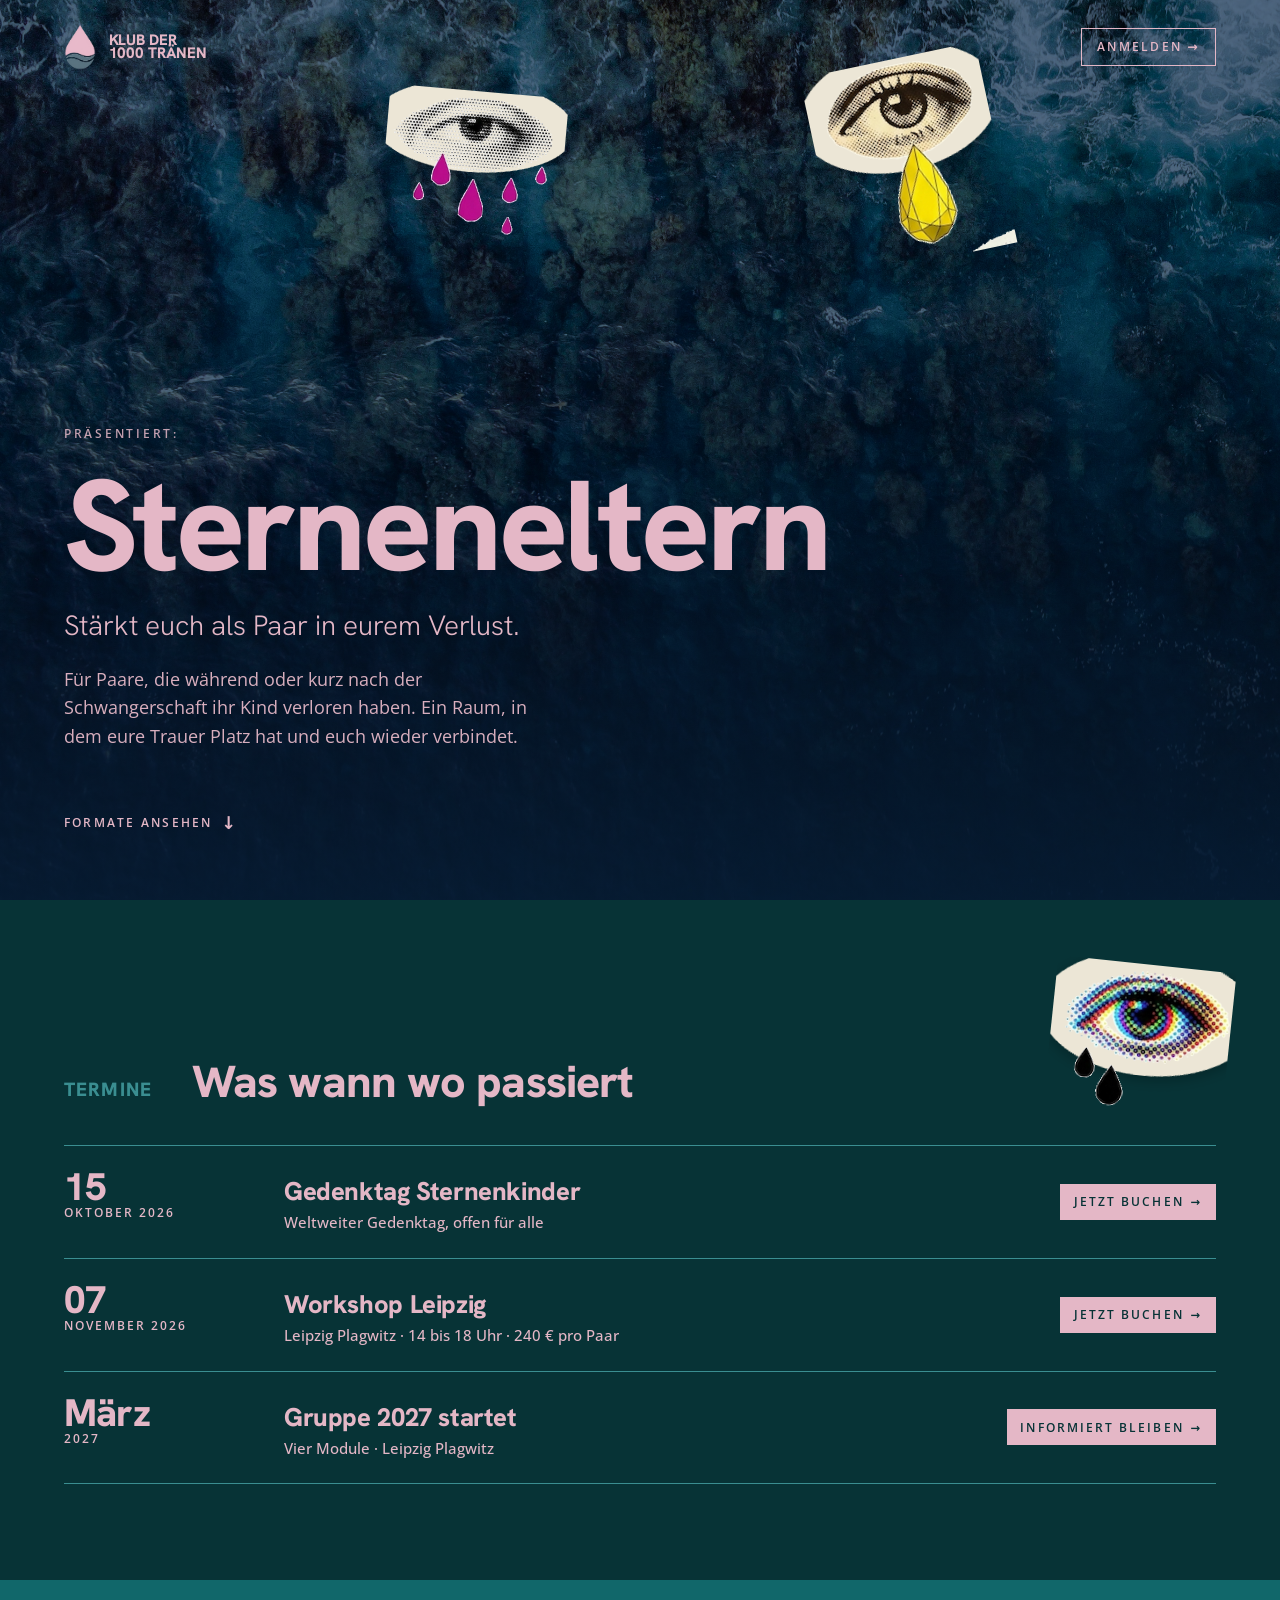
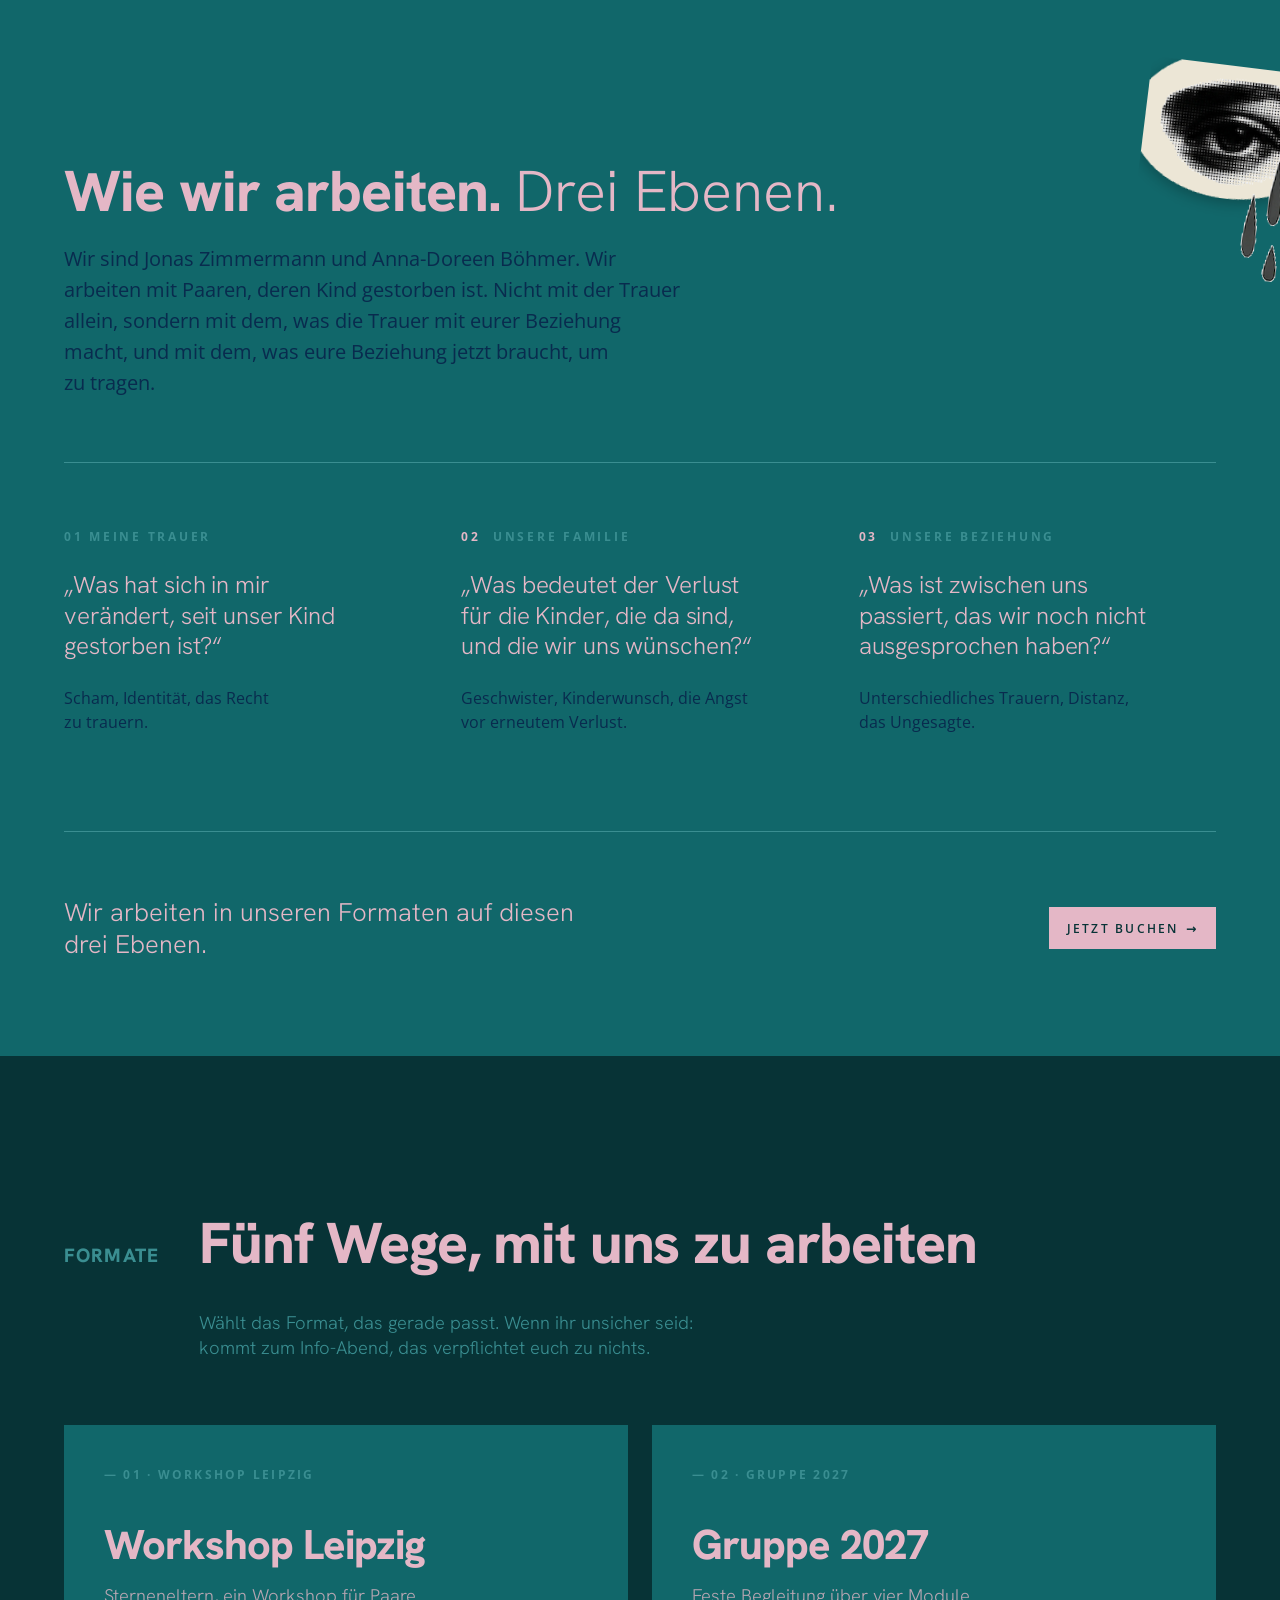
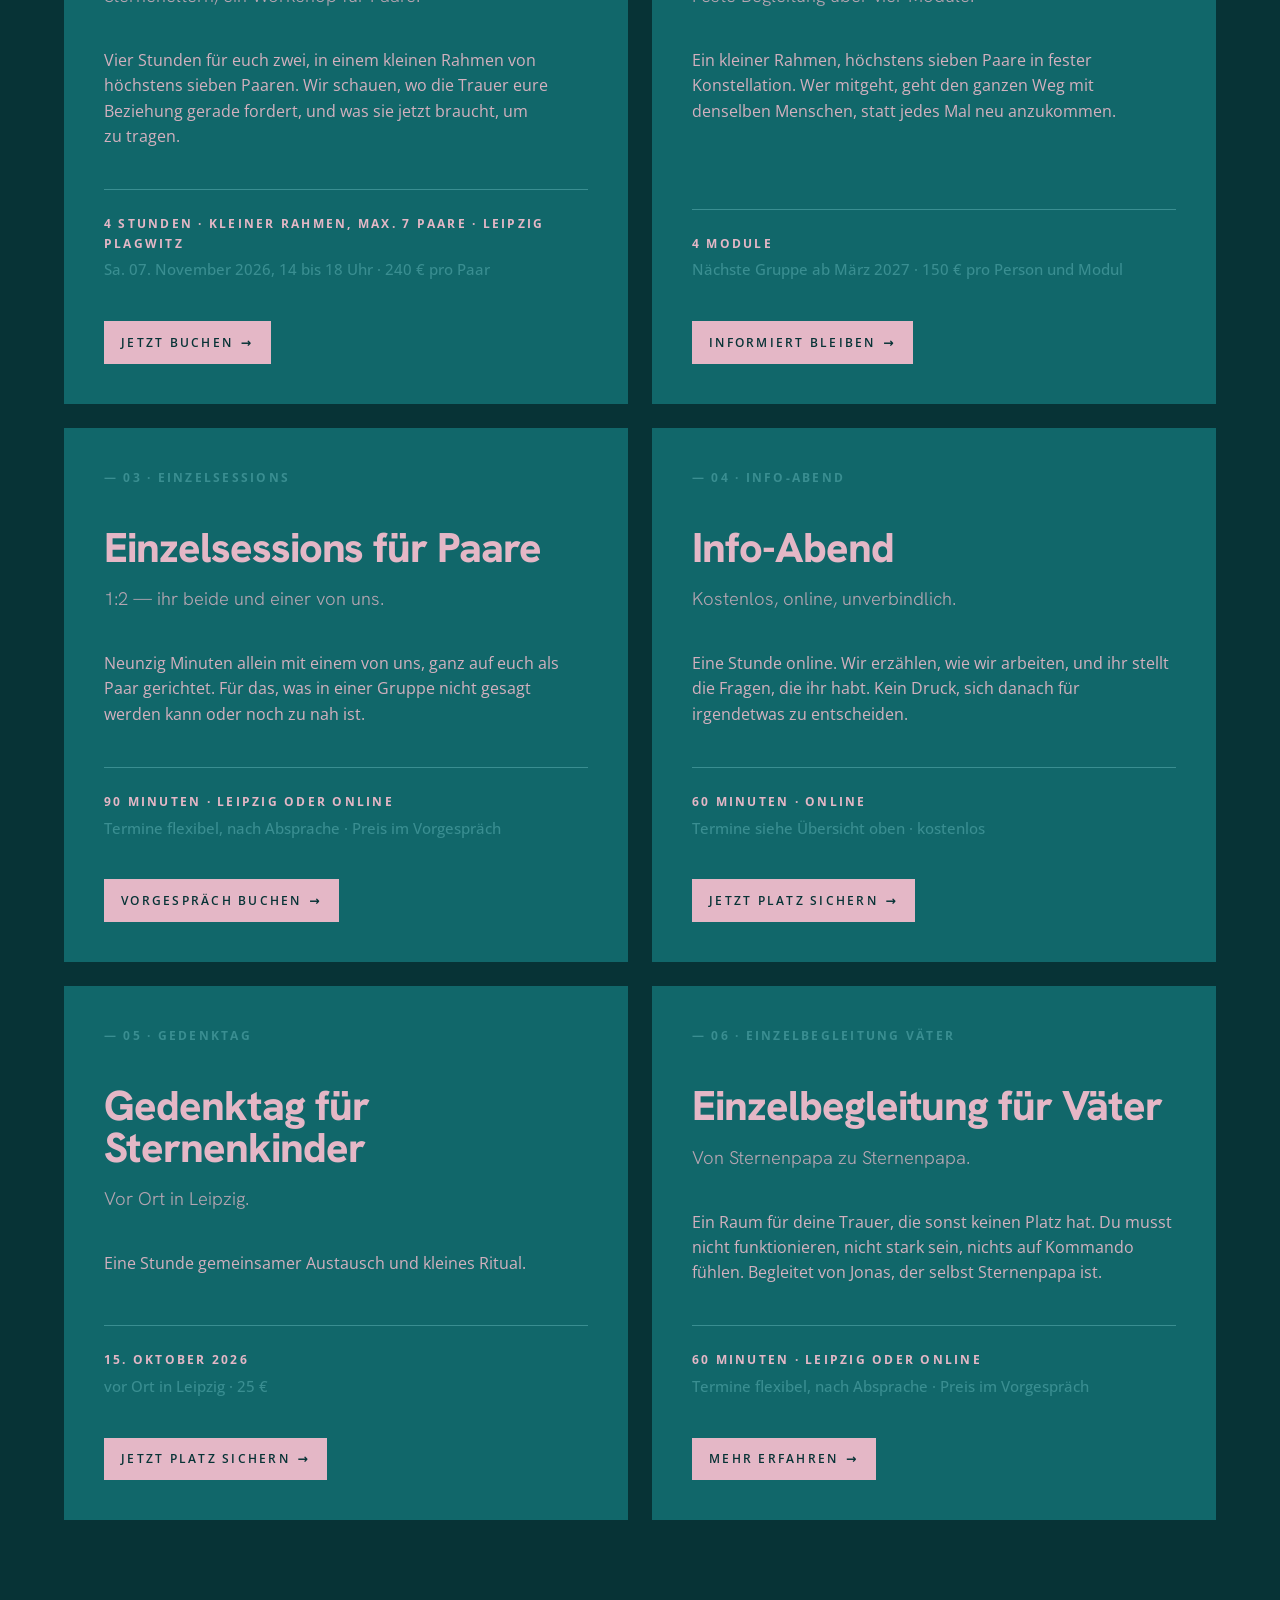
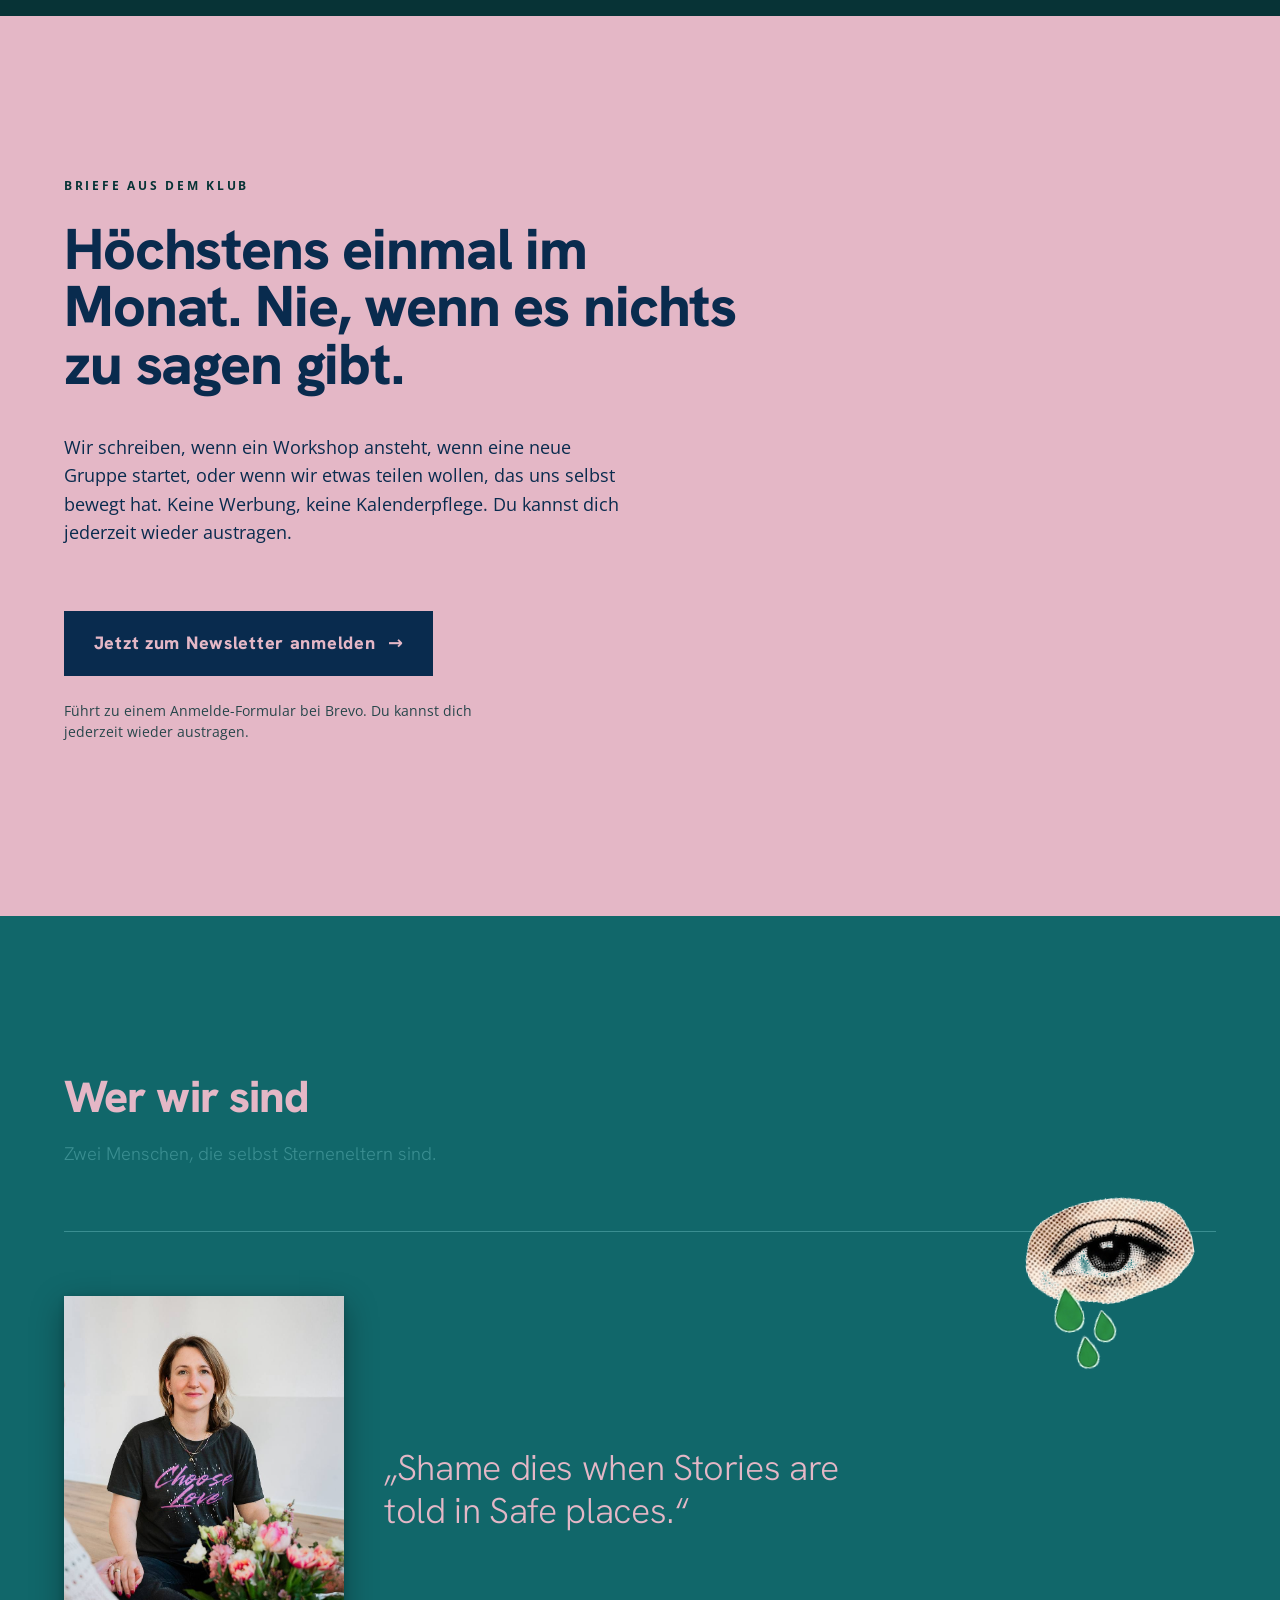
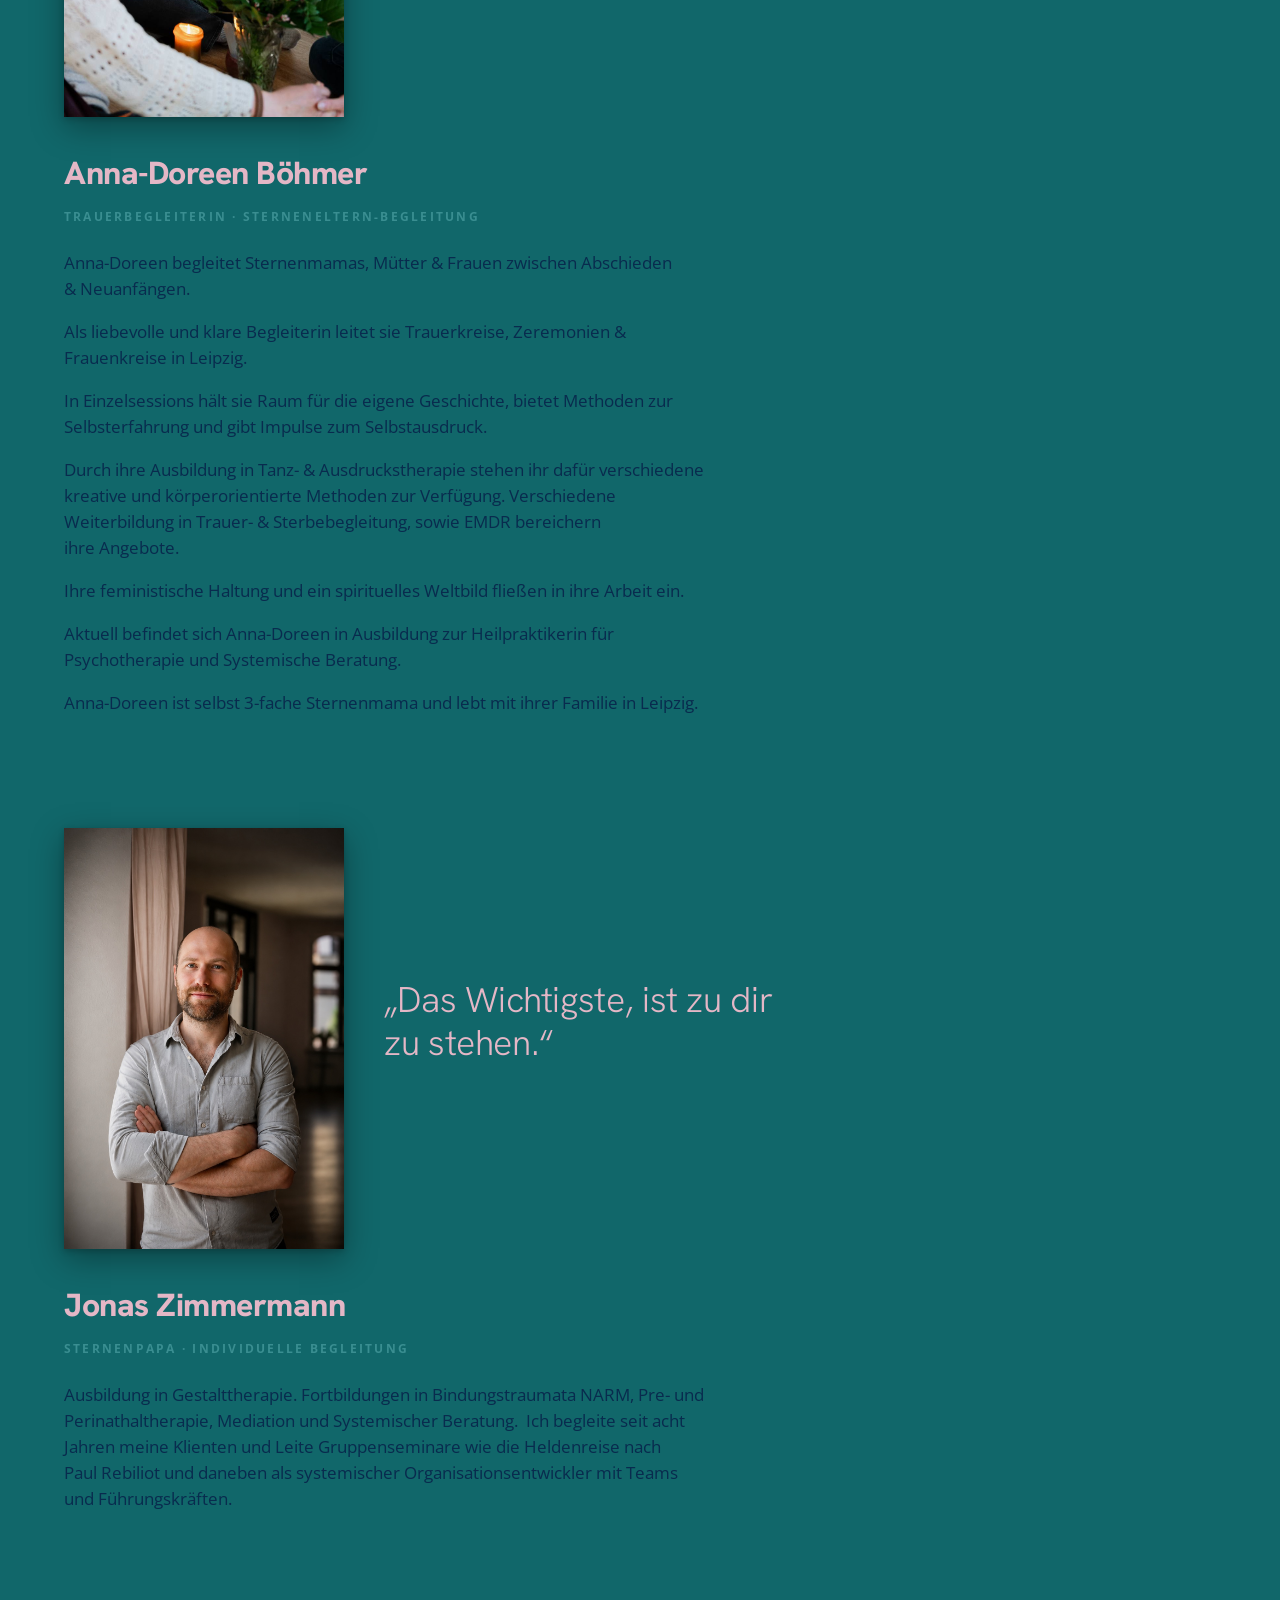
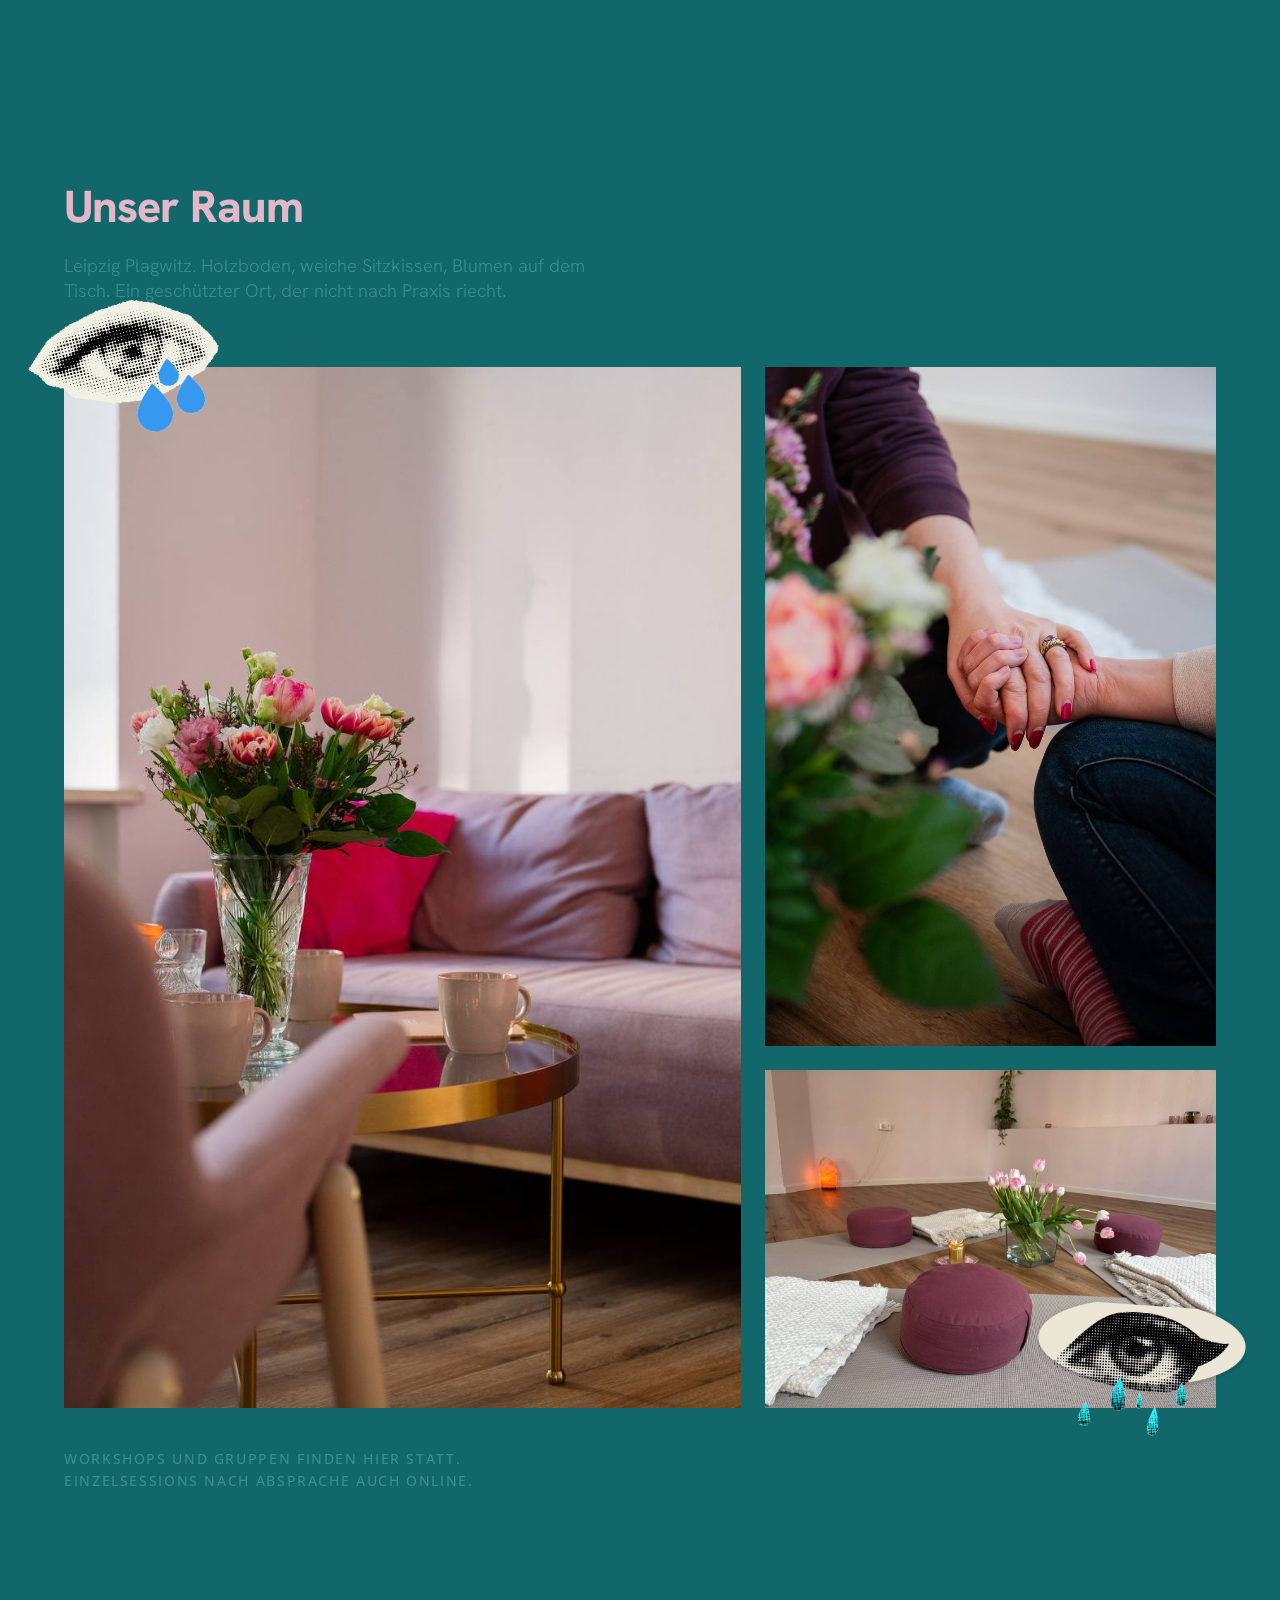
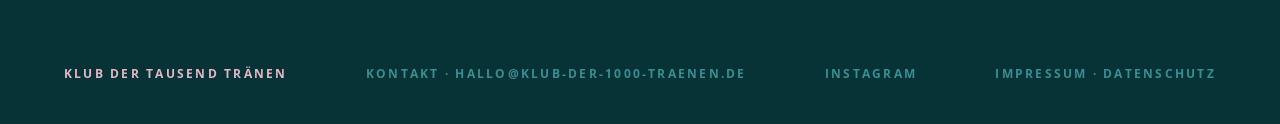
==== commit 13d550df: "Hauptseite: Termine – Gedenktag mit Jetzt-buchen-Button (Stripe 25 €) Co-Authored-By: Claude Opus 5." ====
--- a/index.html
+++ b/index.html
@@ -886,12 +886,13 @@
     </div>
 
     <ol class="termine__list">
-      <li class="termine__row">
+      <li class="termine__row termine__row--highlight">
         <div class="termine__date"><strong>15</strong><span>Oktober 2026</span></div>
         <div class="termine__body">
           <h3 class="termine__title">Gedenktag Sternenkinder</h3>
           <div class="termine__meta">Weltweiter Gedenktag, offen für alle</div>
         </div>
+        <a class="termine__cta" href="https://buy.stripe.com/7sYeVe1Ajaq42CC4gog3604" target="_blank" rel="noopener">Jetzt buchen</a>
       </li>
 
       <li class="termine__row termine__row--highlight">
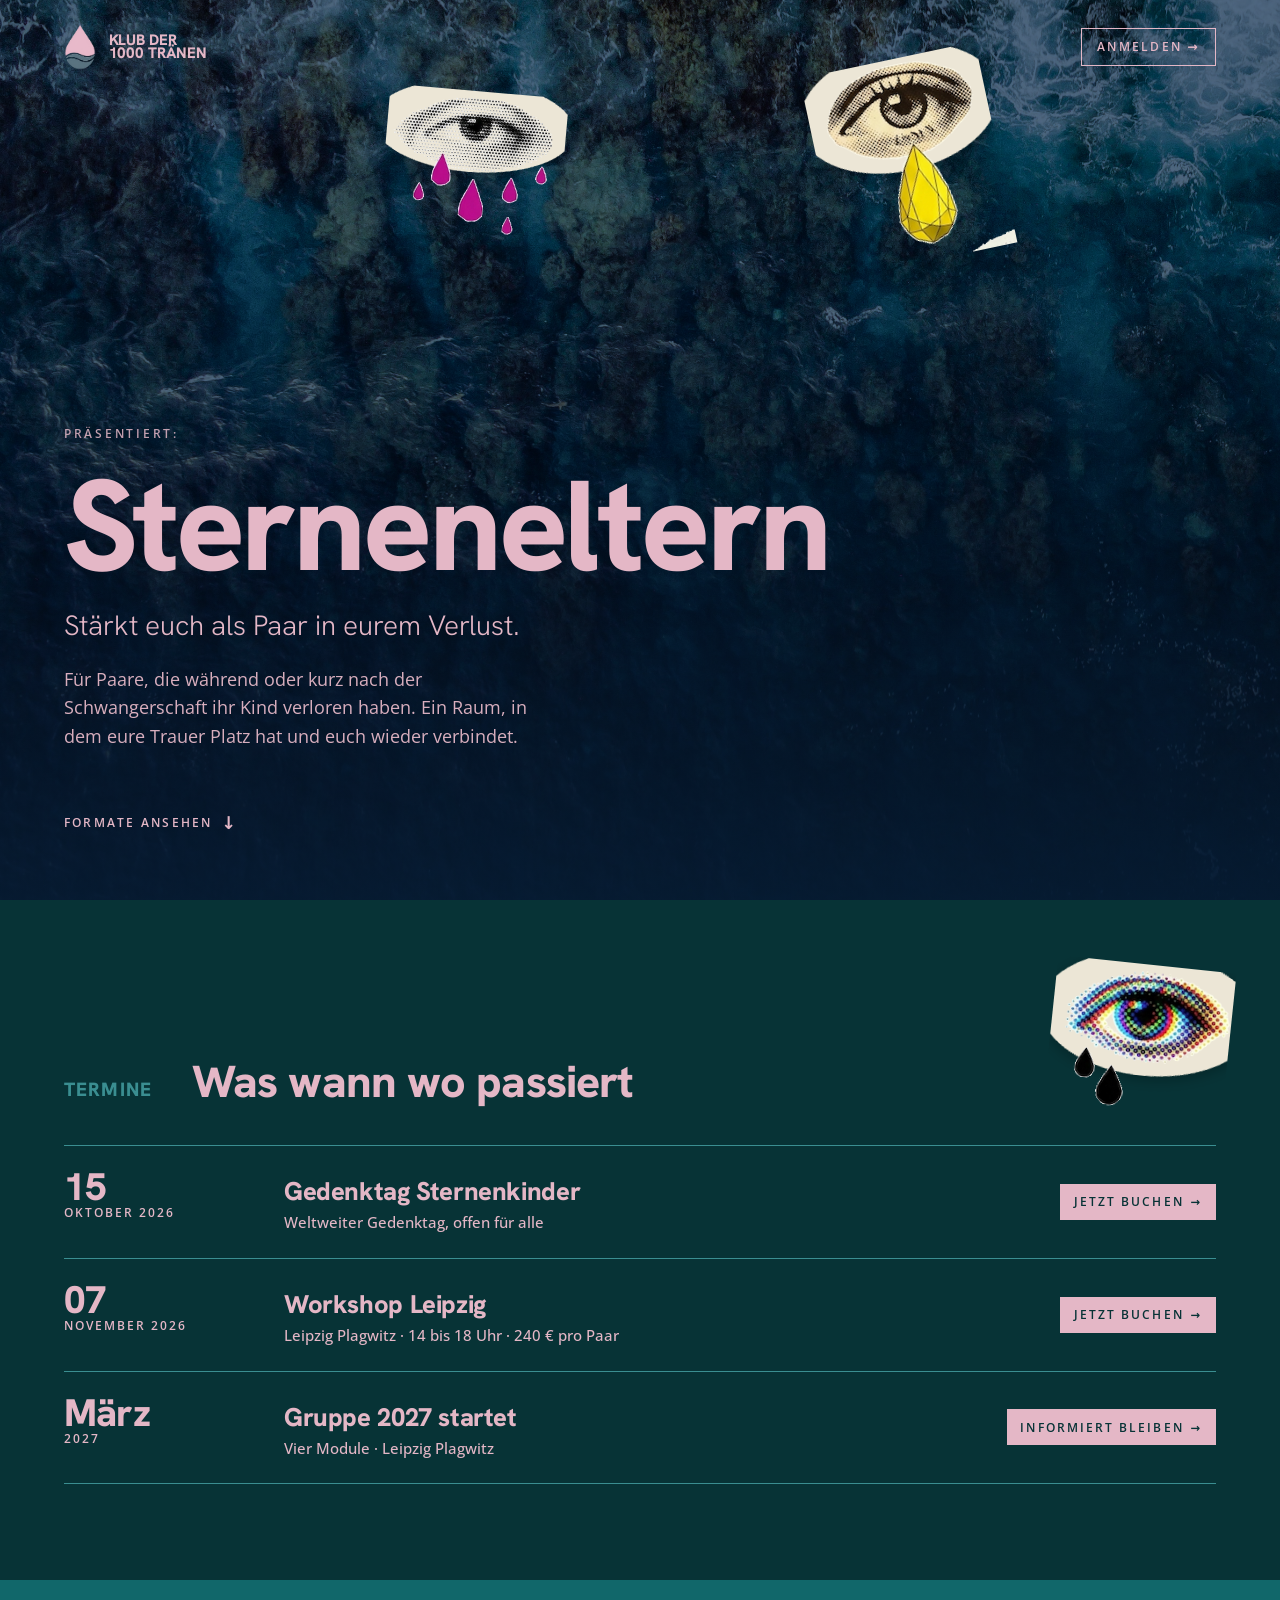
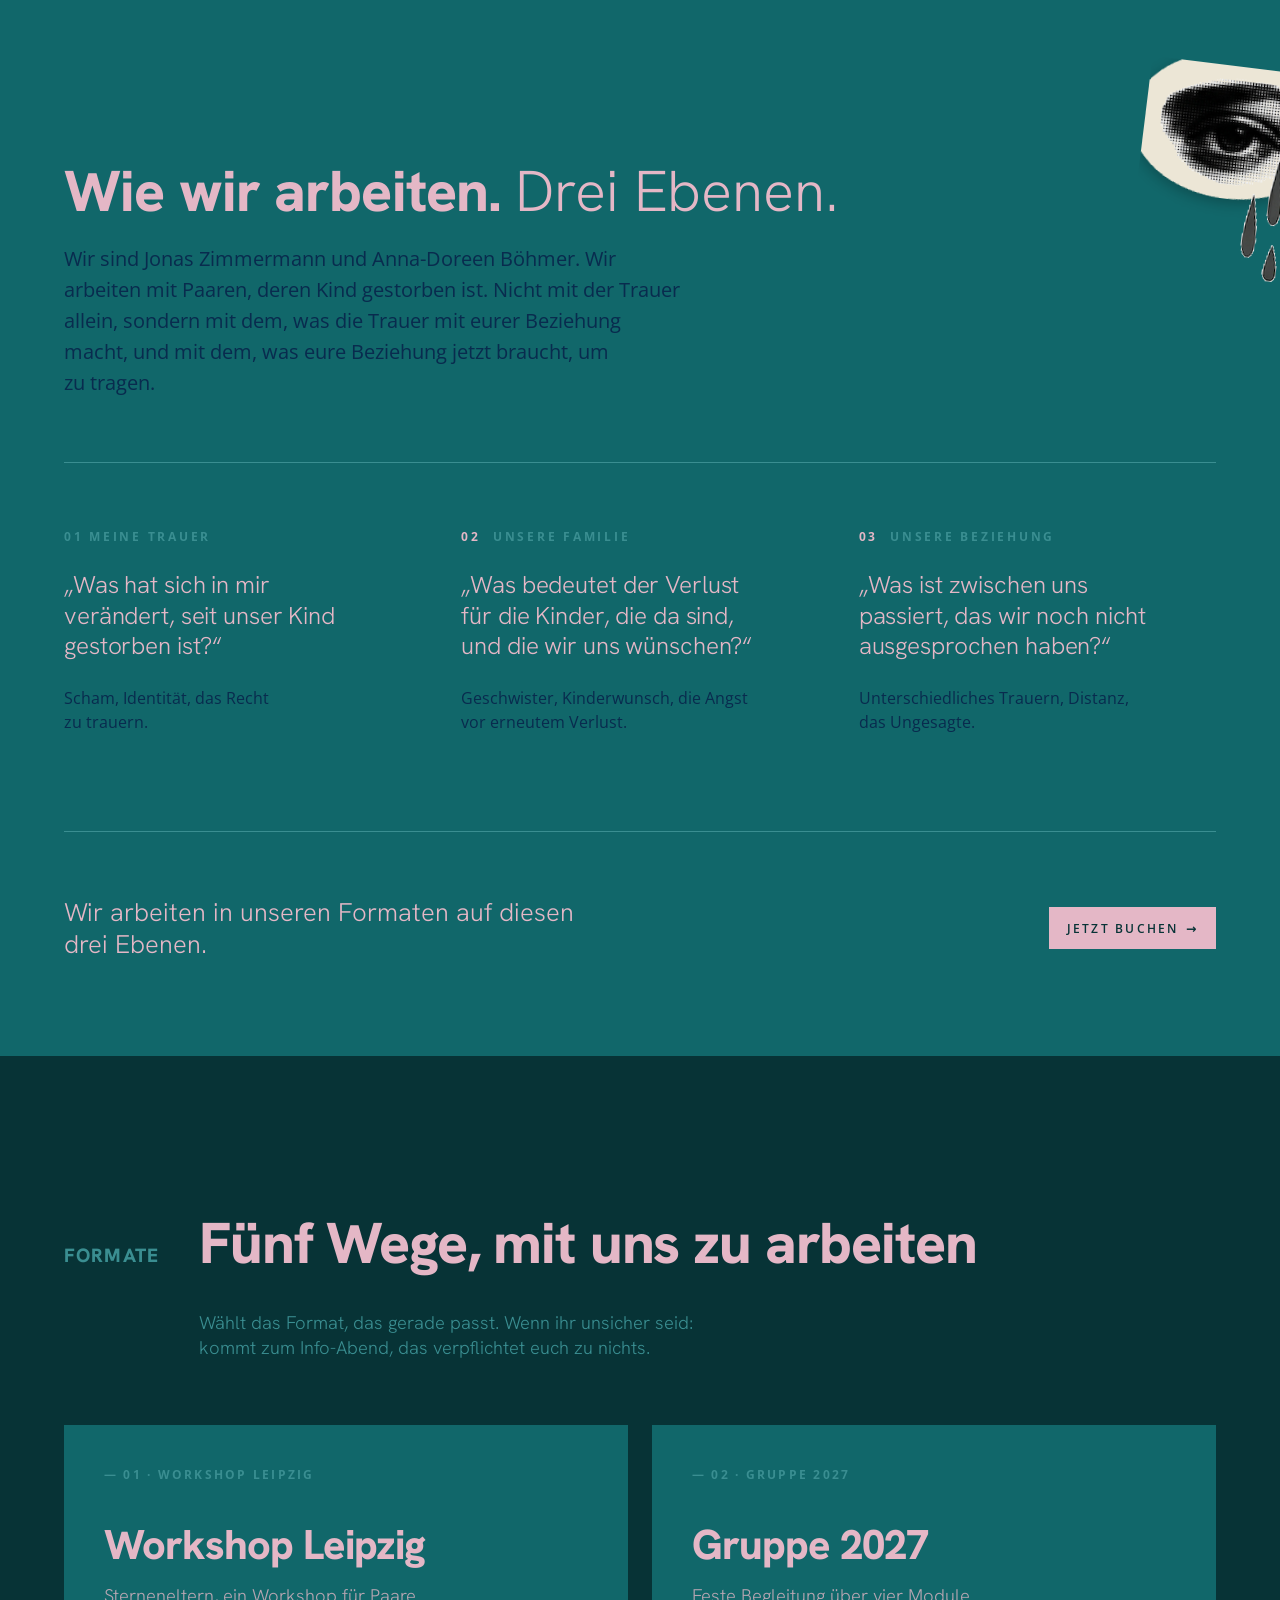
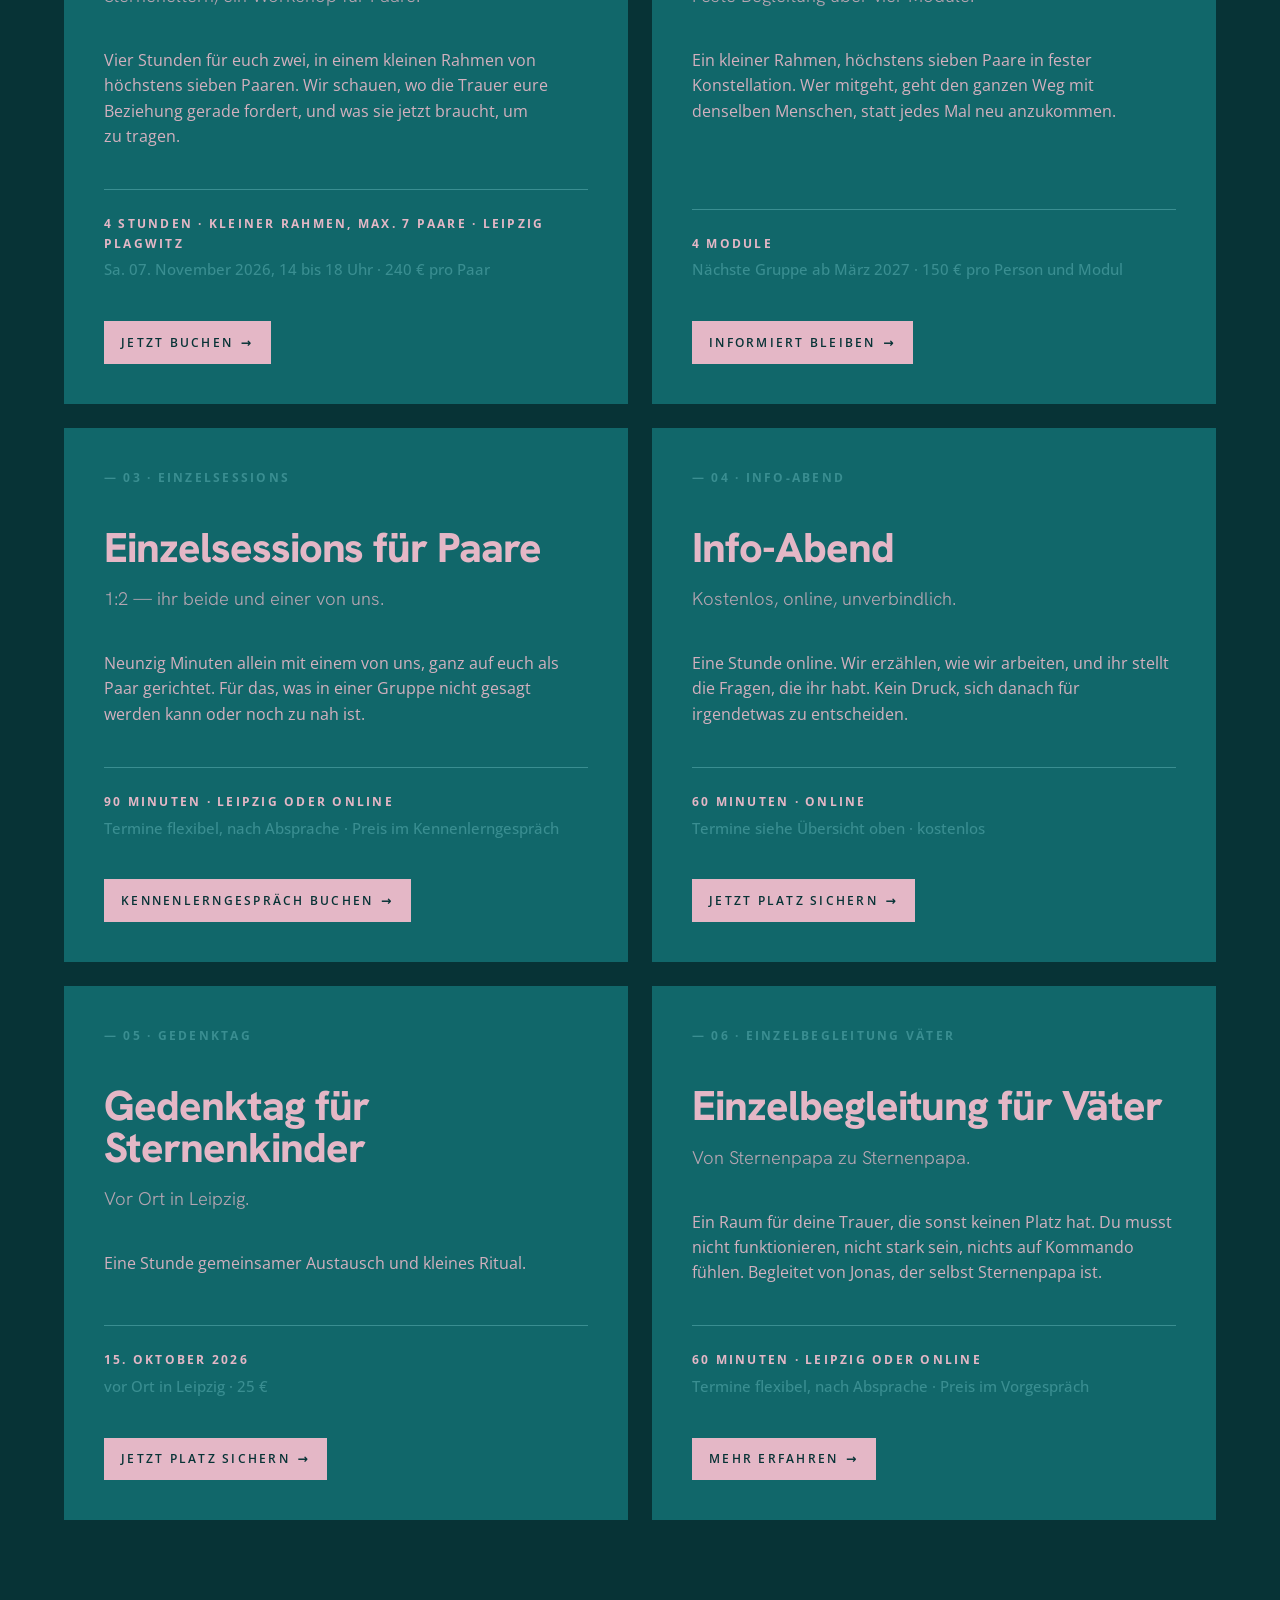
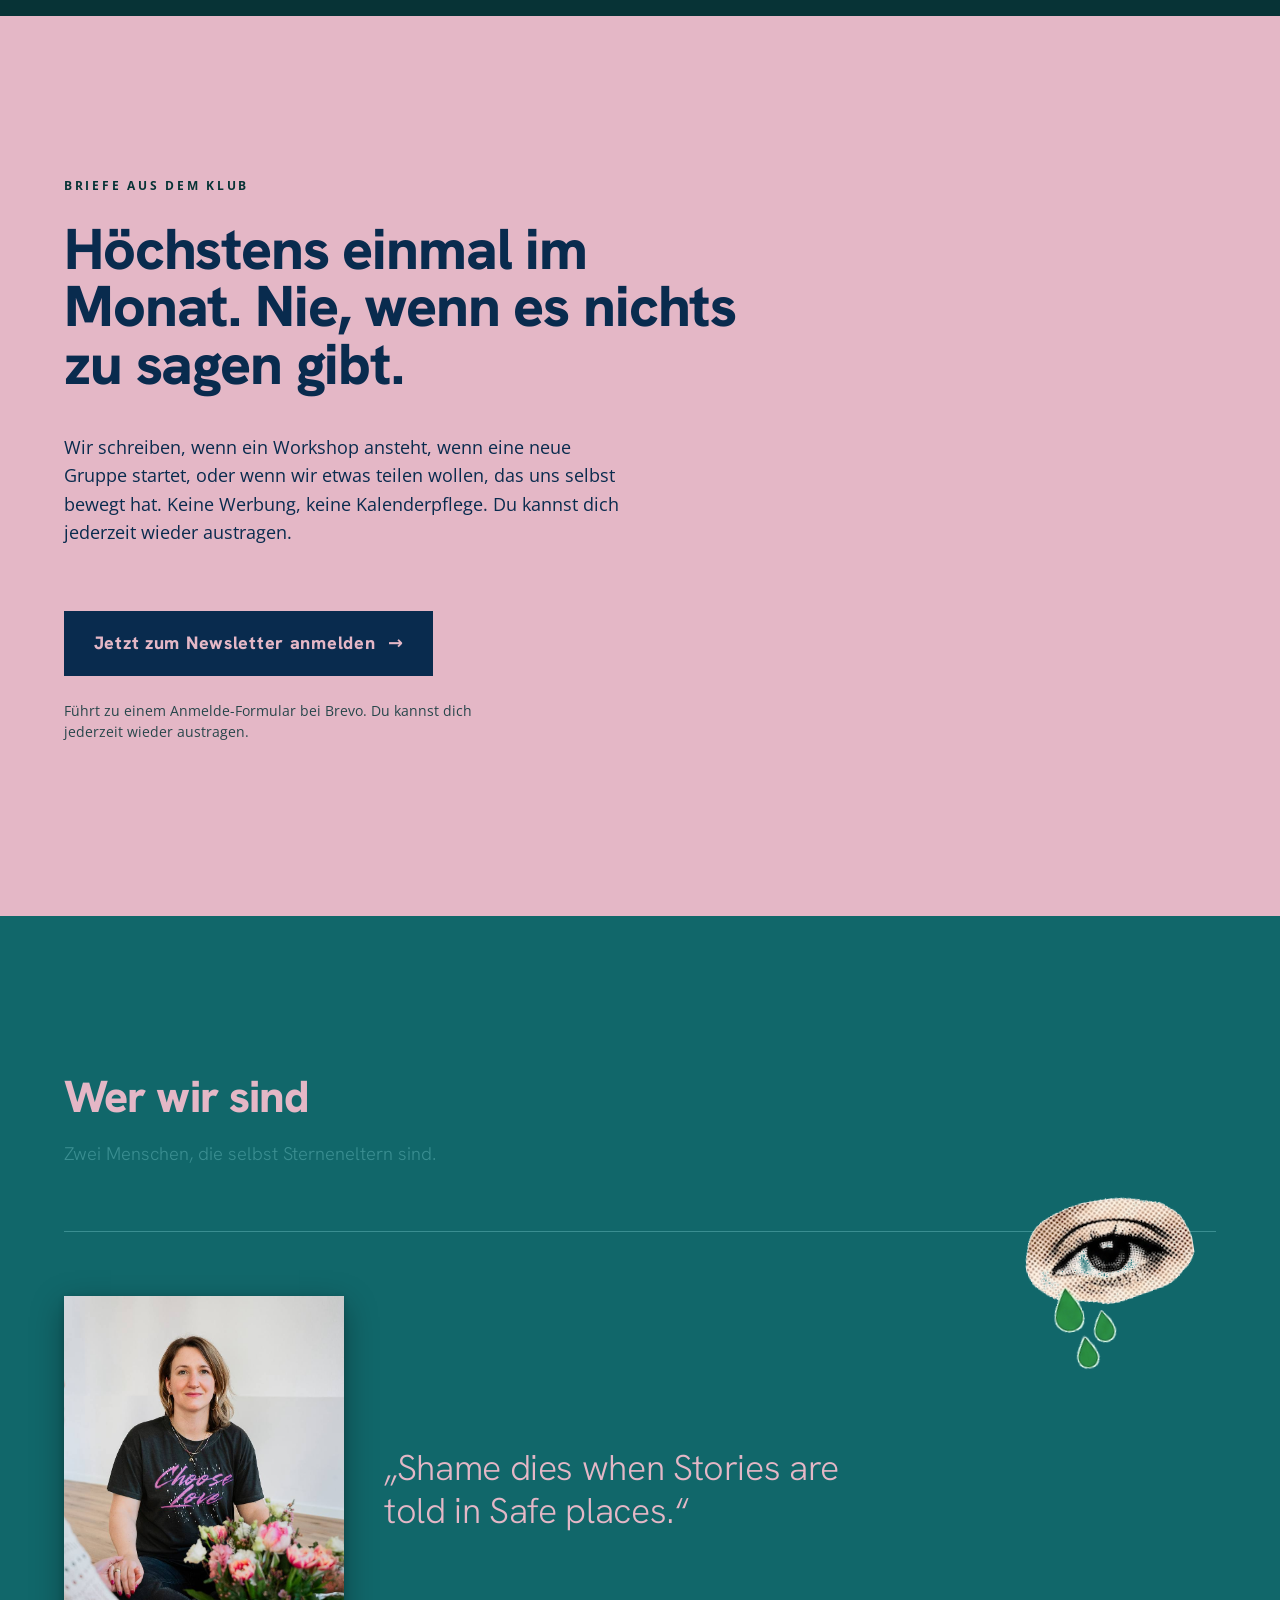
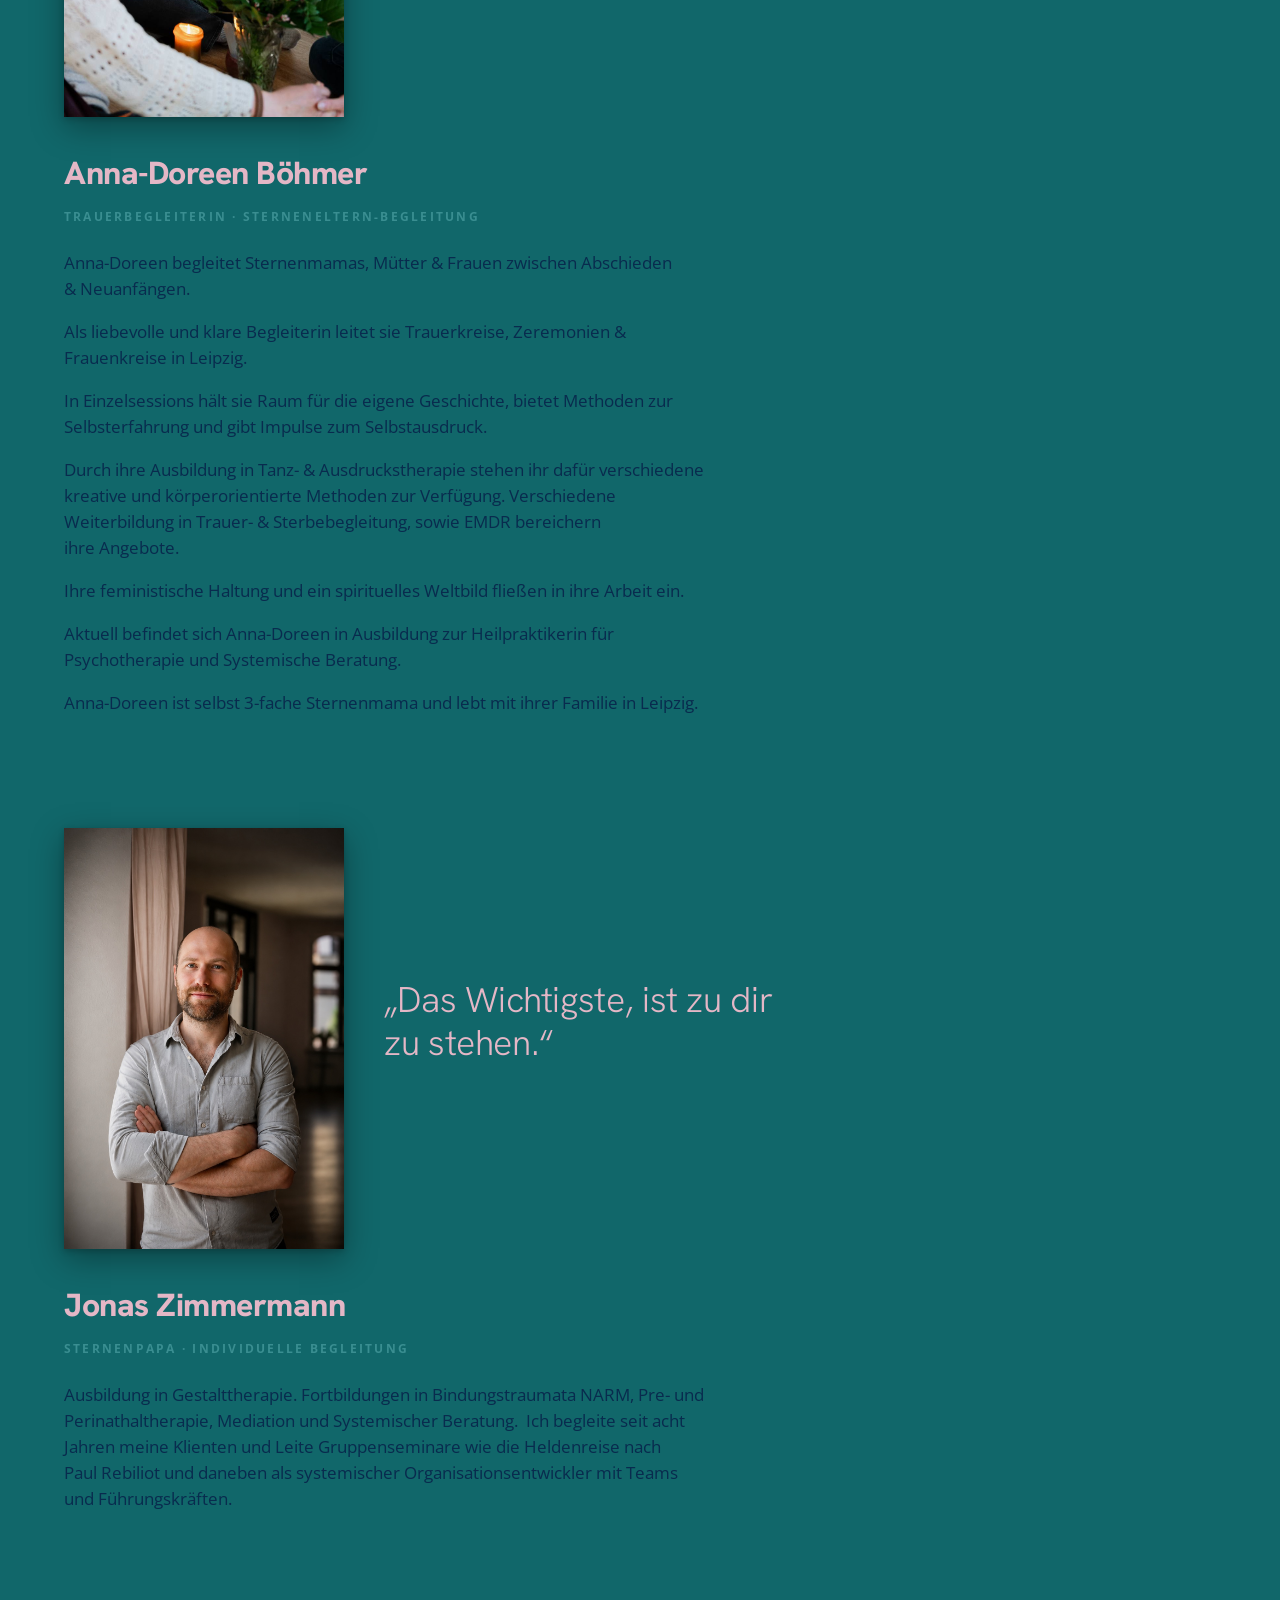
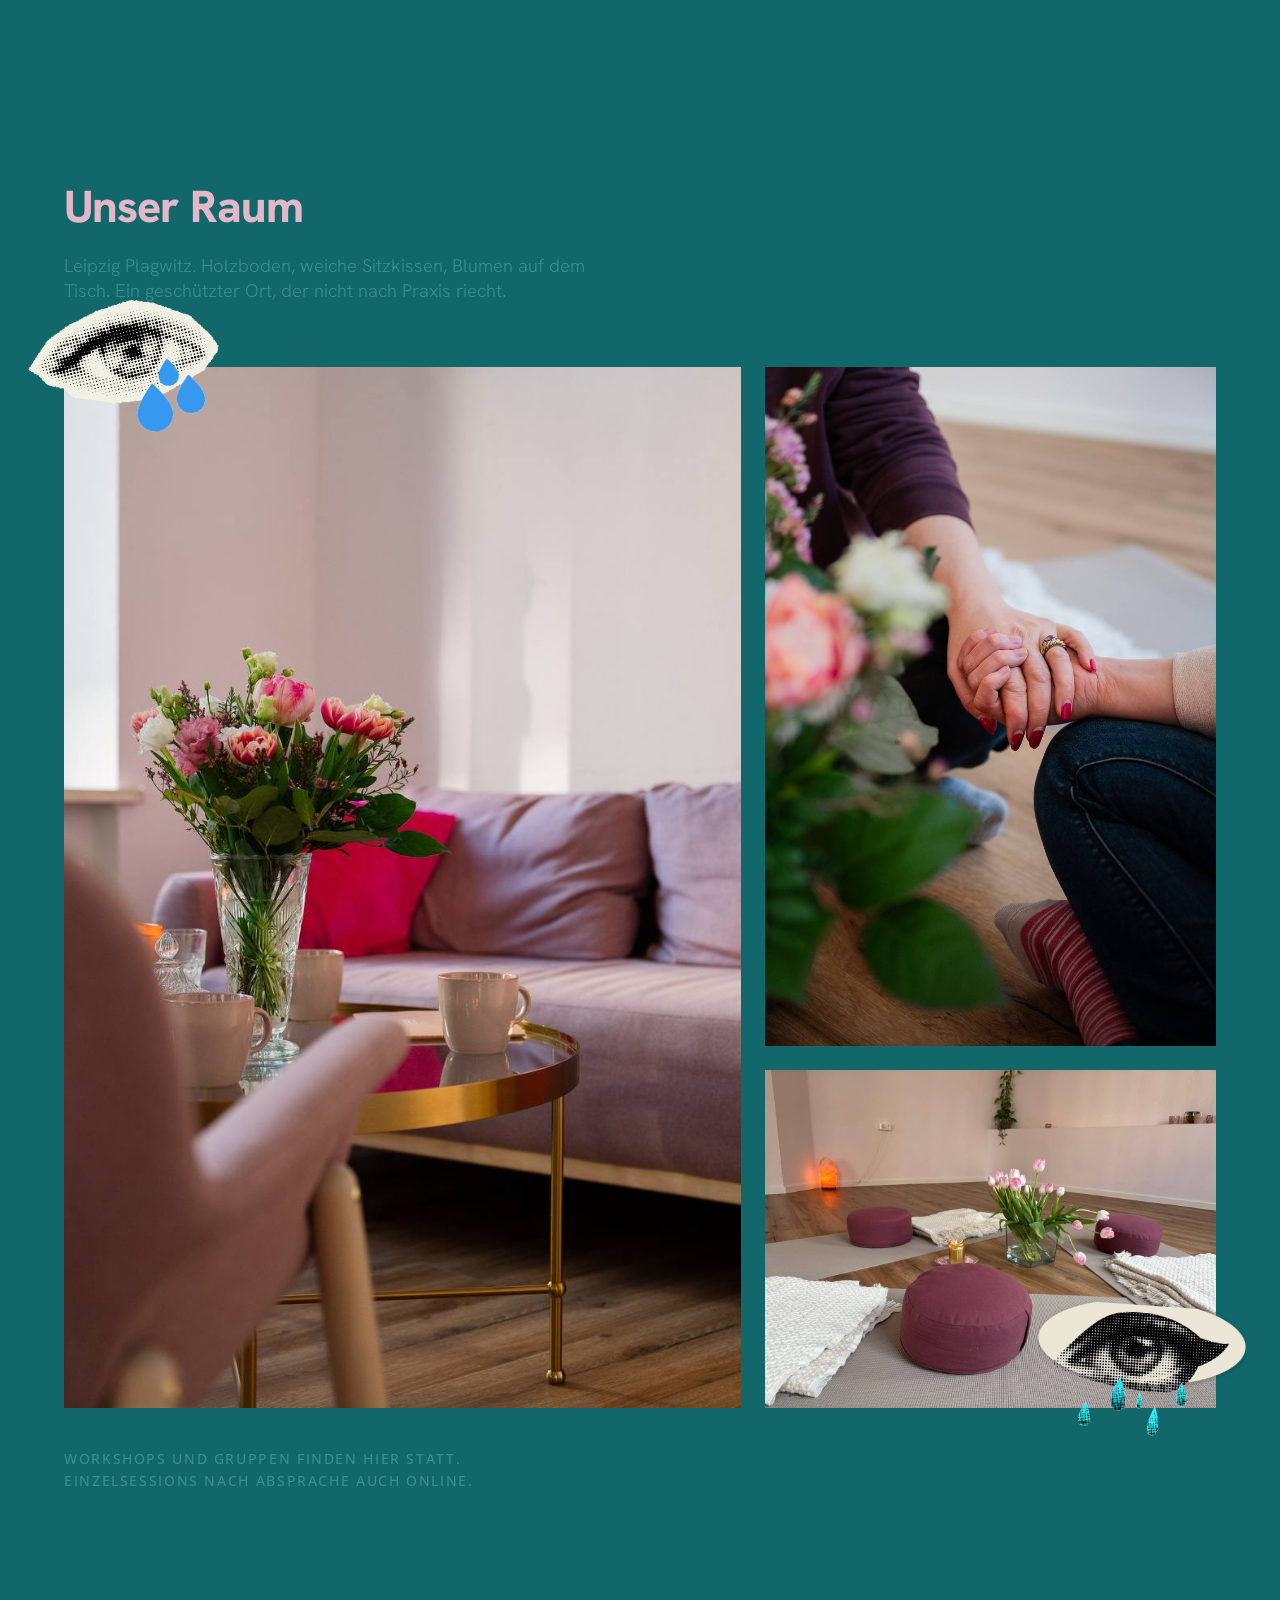
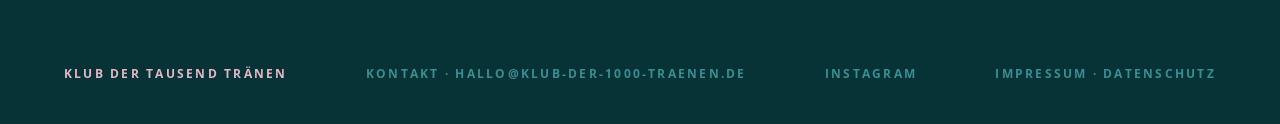
==== commit bbdf9830: "Hauptseite: Einzelsessions für Paare – Kennenlerngespräch über Calendly statt bezahltem Vorgespräch " ====
--- a/index.html
+++ b/index.html
@@ -994,9 +994,9 @@
         <p class="format-tile__desc">Neunzig Minuten allein mit einem von uns, ganz auf euch als Paar gerichtet. Für das, was in einer Gruppe nicht gesagt werden kann oder noch zu nah ist.</p>
         <div class="format-tile__meta">
           <div class="meta-line-a">90 MINUTEN · LEIPZIG ODER ONLINE</div>
-          <div class="meta-line-b">Termine flexibel, nach Absprache · Preis im Vorgespräch</div>
+          <div class="meta-line-b">Termine flexibel, nach Absprache · Preis im Kennenlerngespräch</div>
         </div>
-        <a class="format-tile__cta" href="https://buy.stripe.com/3cI5kEbaT9m03GG4gog3602" target="_blank" rel="noopener">Vorgespräch buchen</a>
+        <a class="format-tile__cta" href="https://calendly.com/klub-der-tausend-traenen/kennenlernen" target="_blank" rel="noopener">Kennenlerngespräch buchen</a>
       </article>
 
       <!-- Tile 04 -->
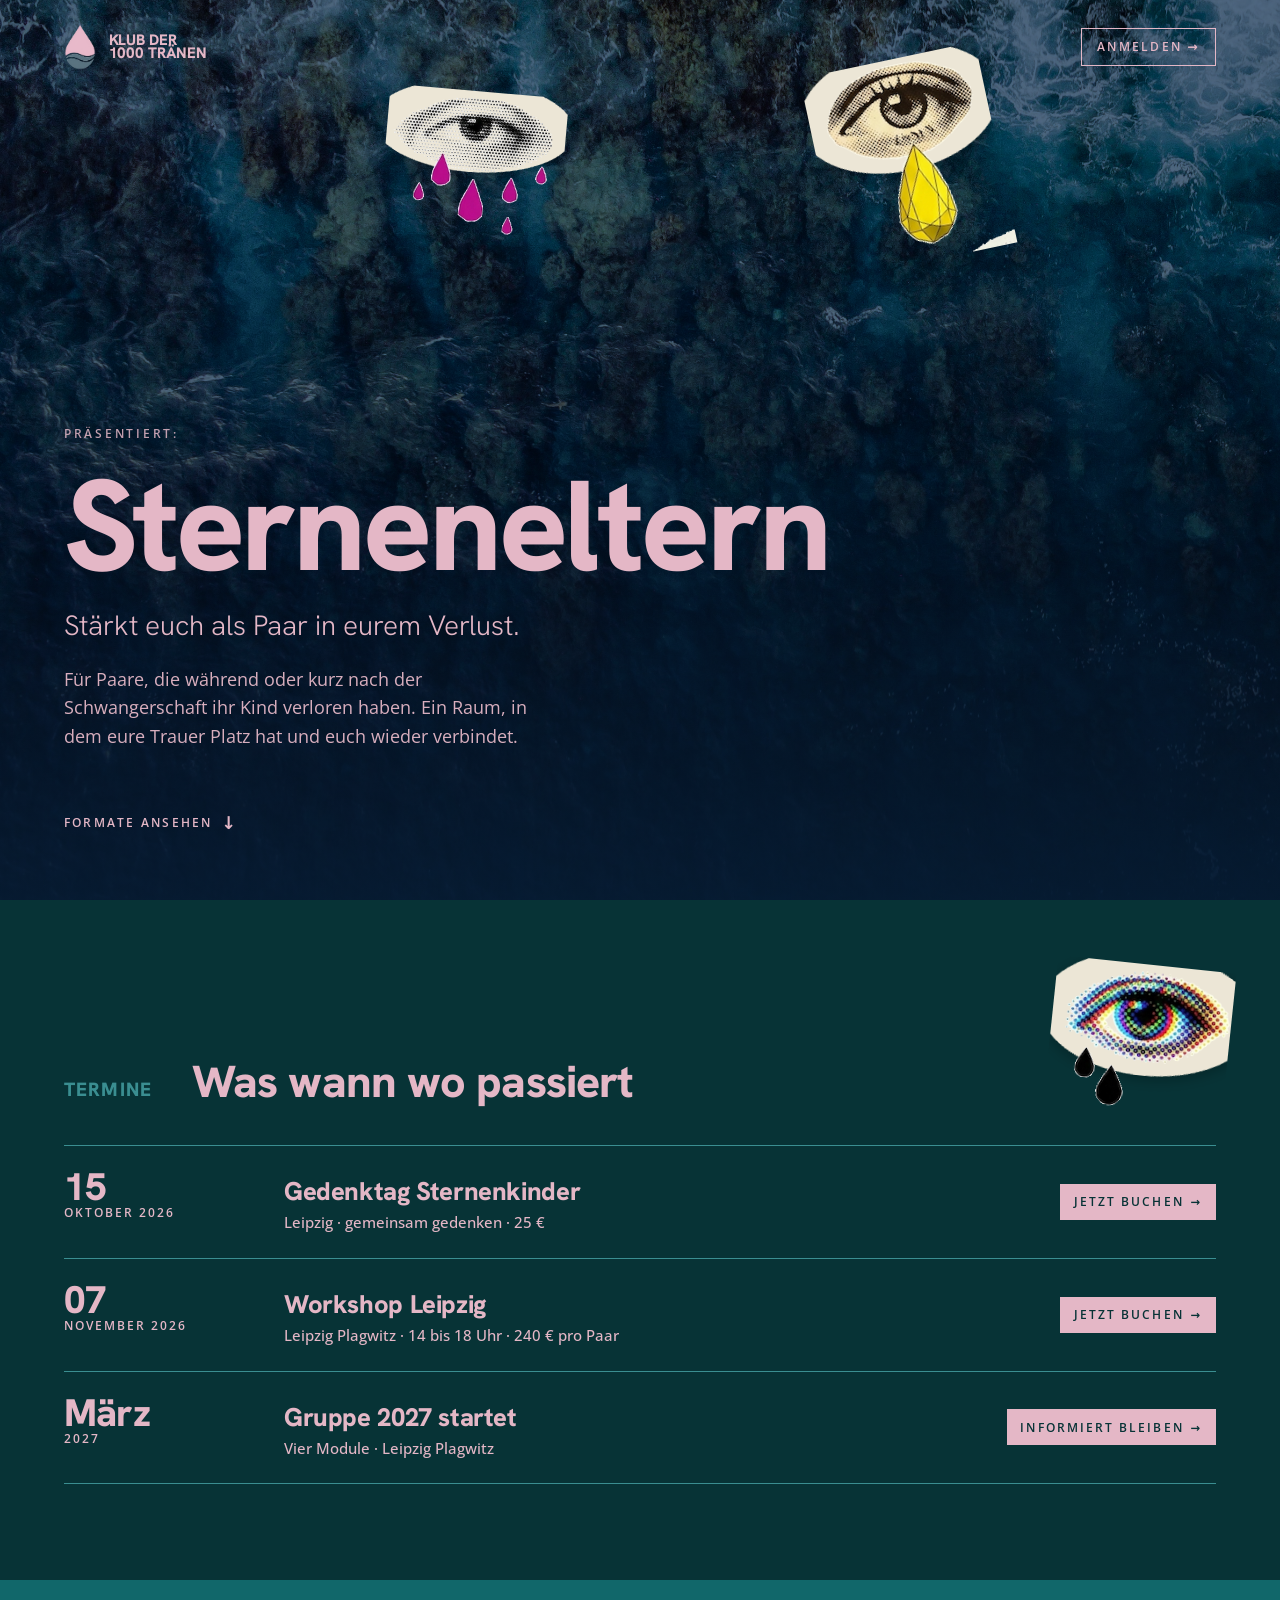
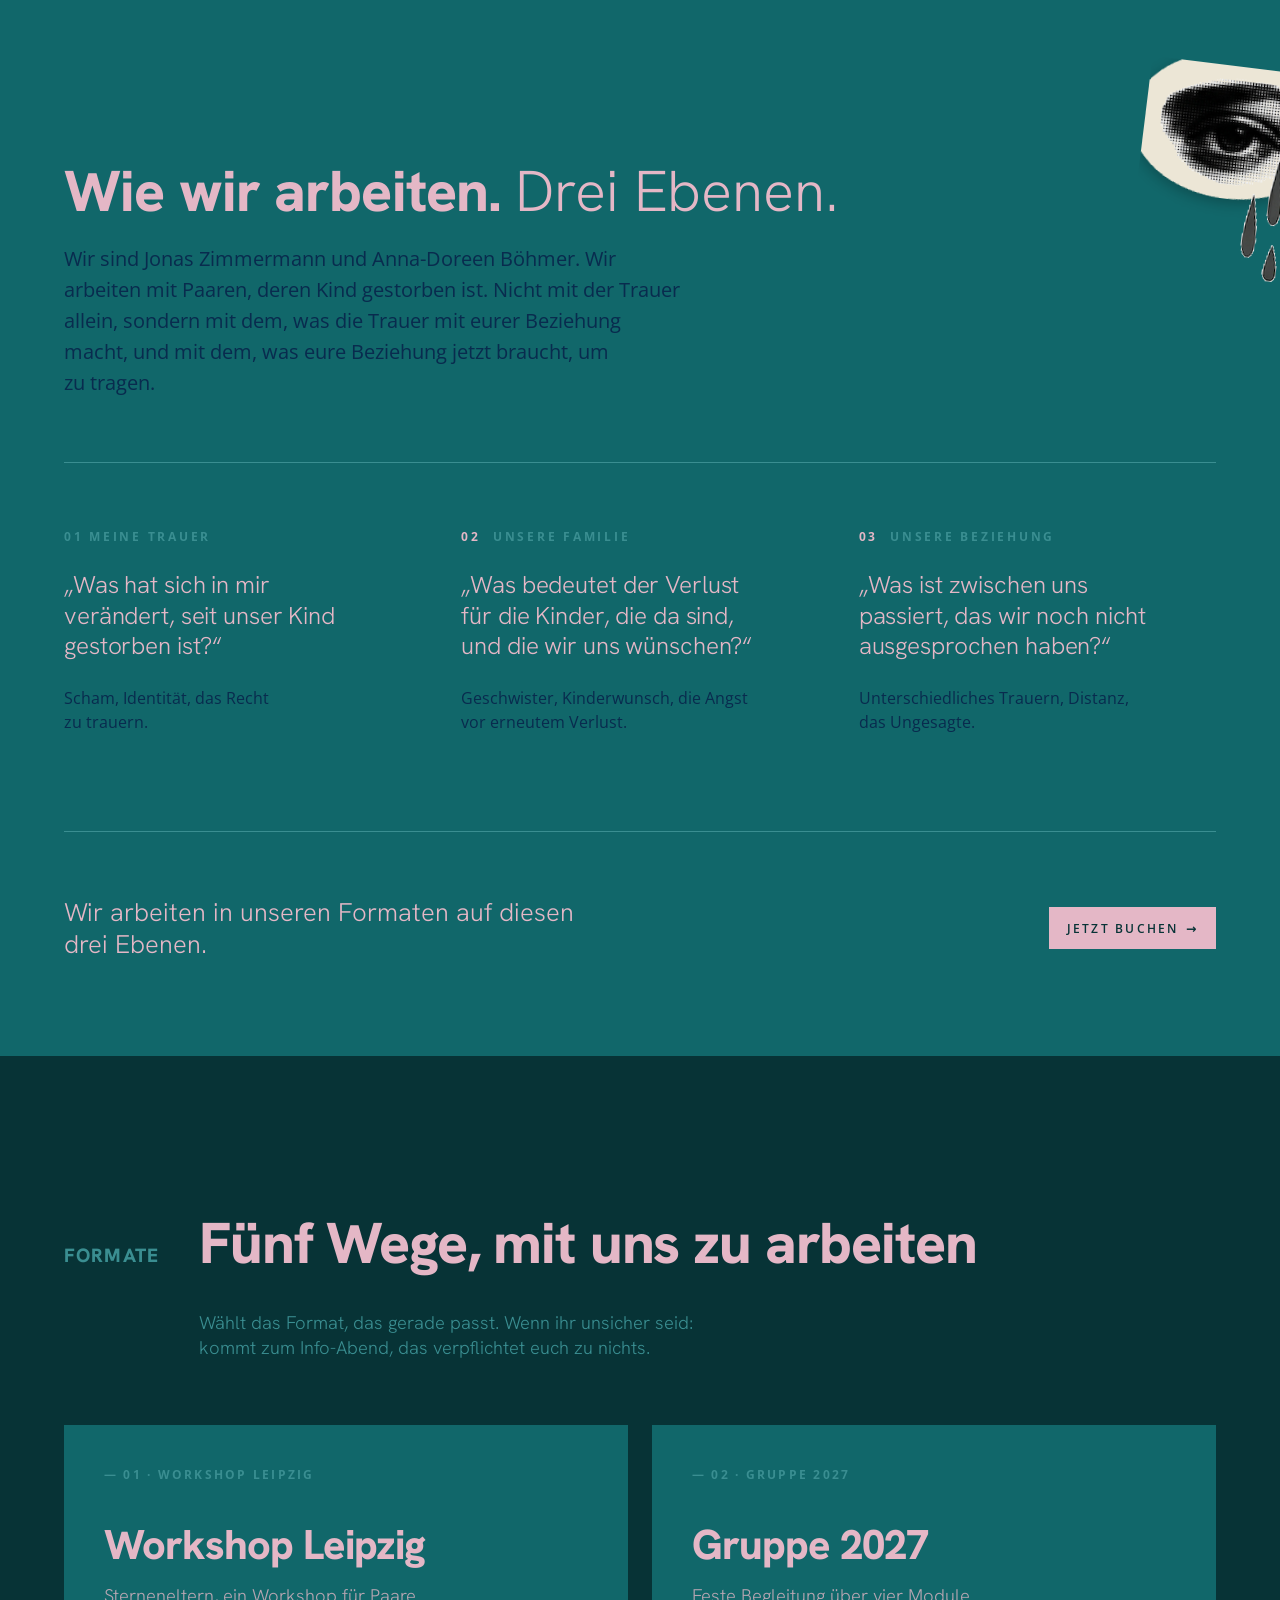
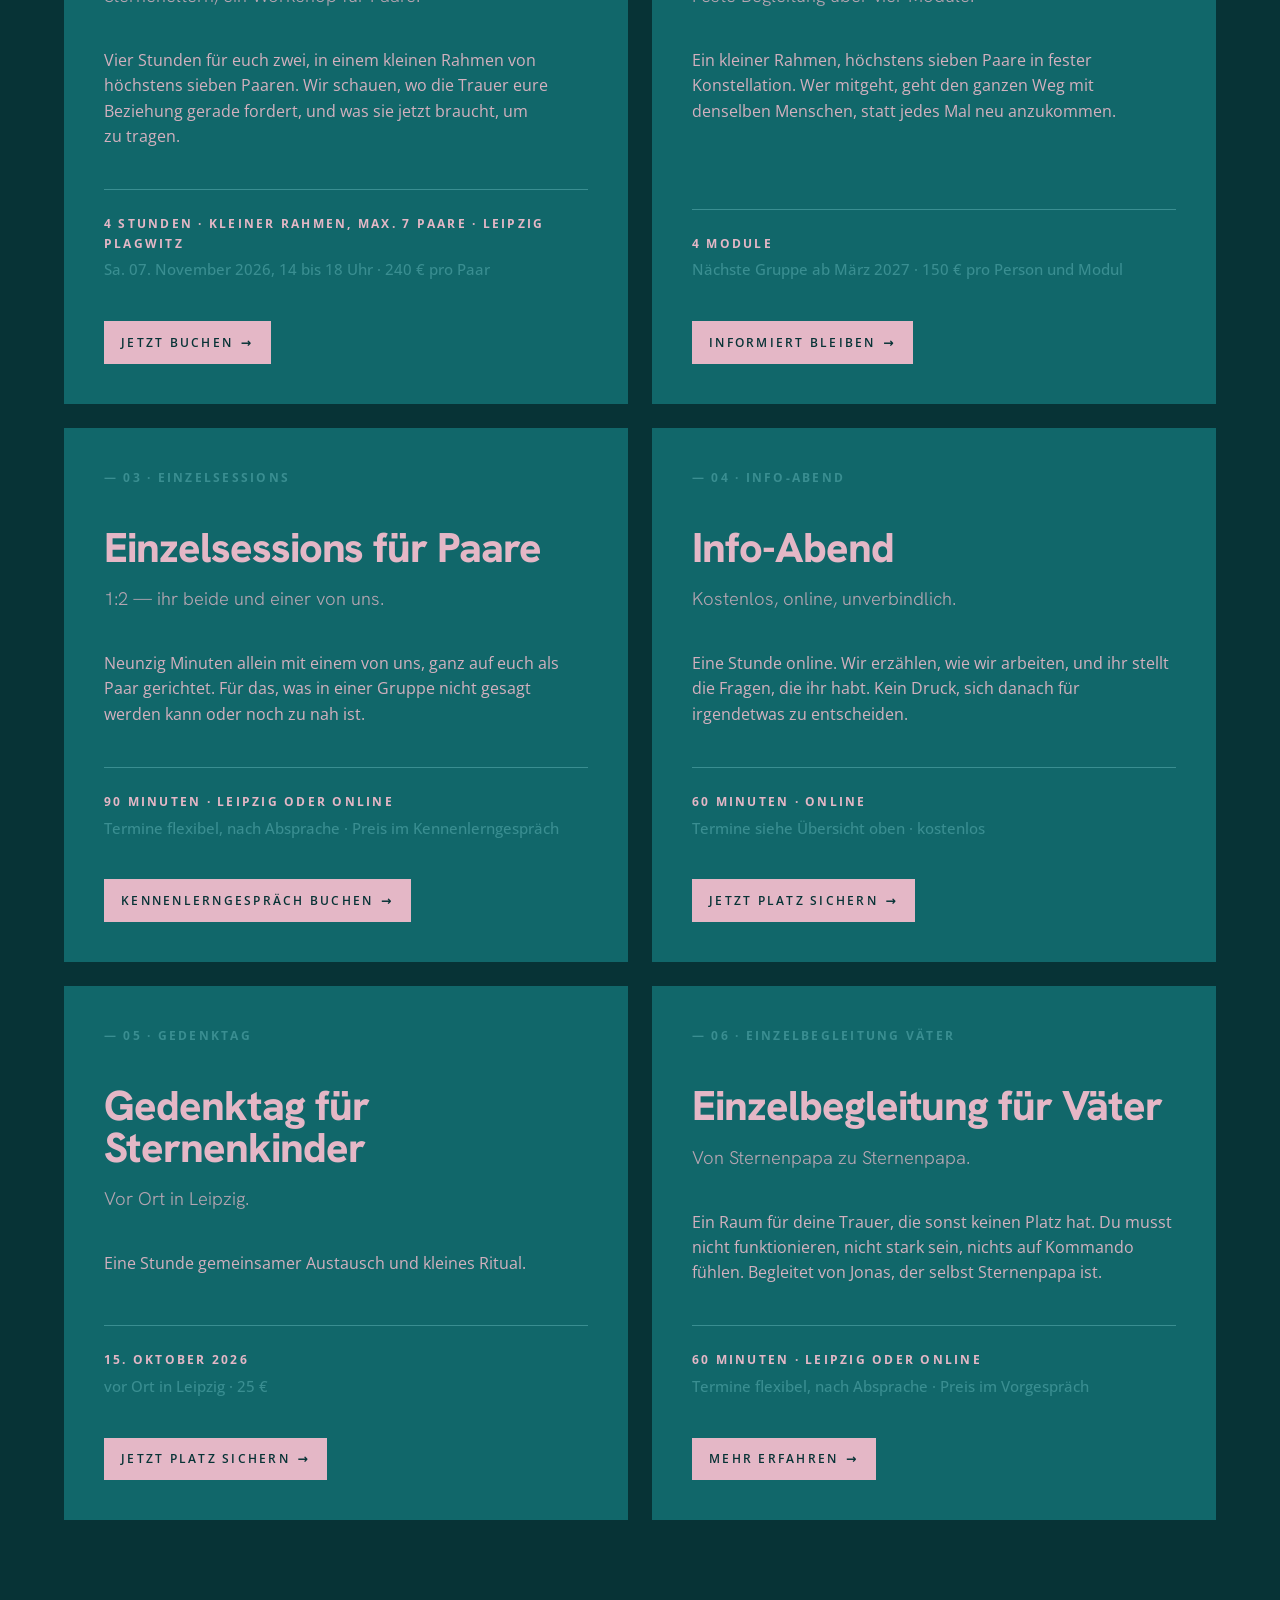
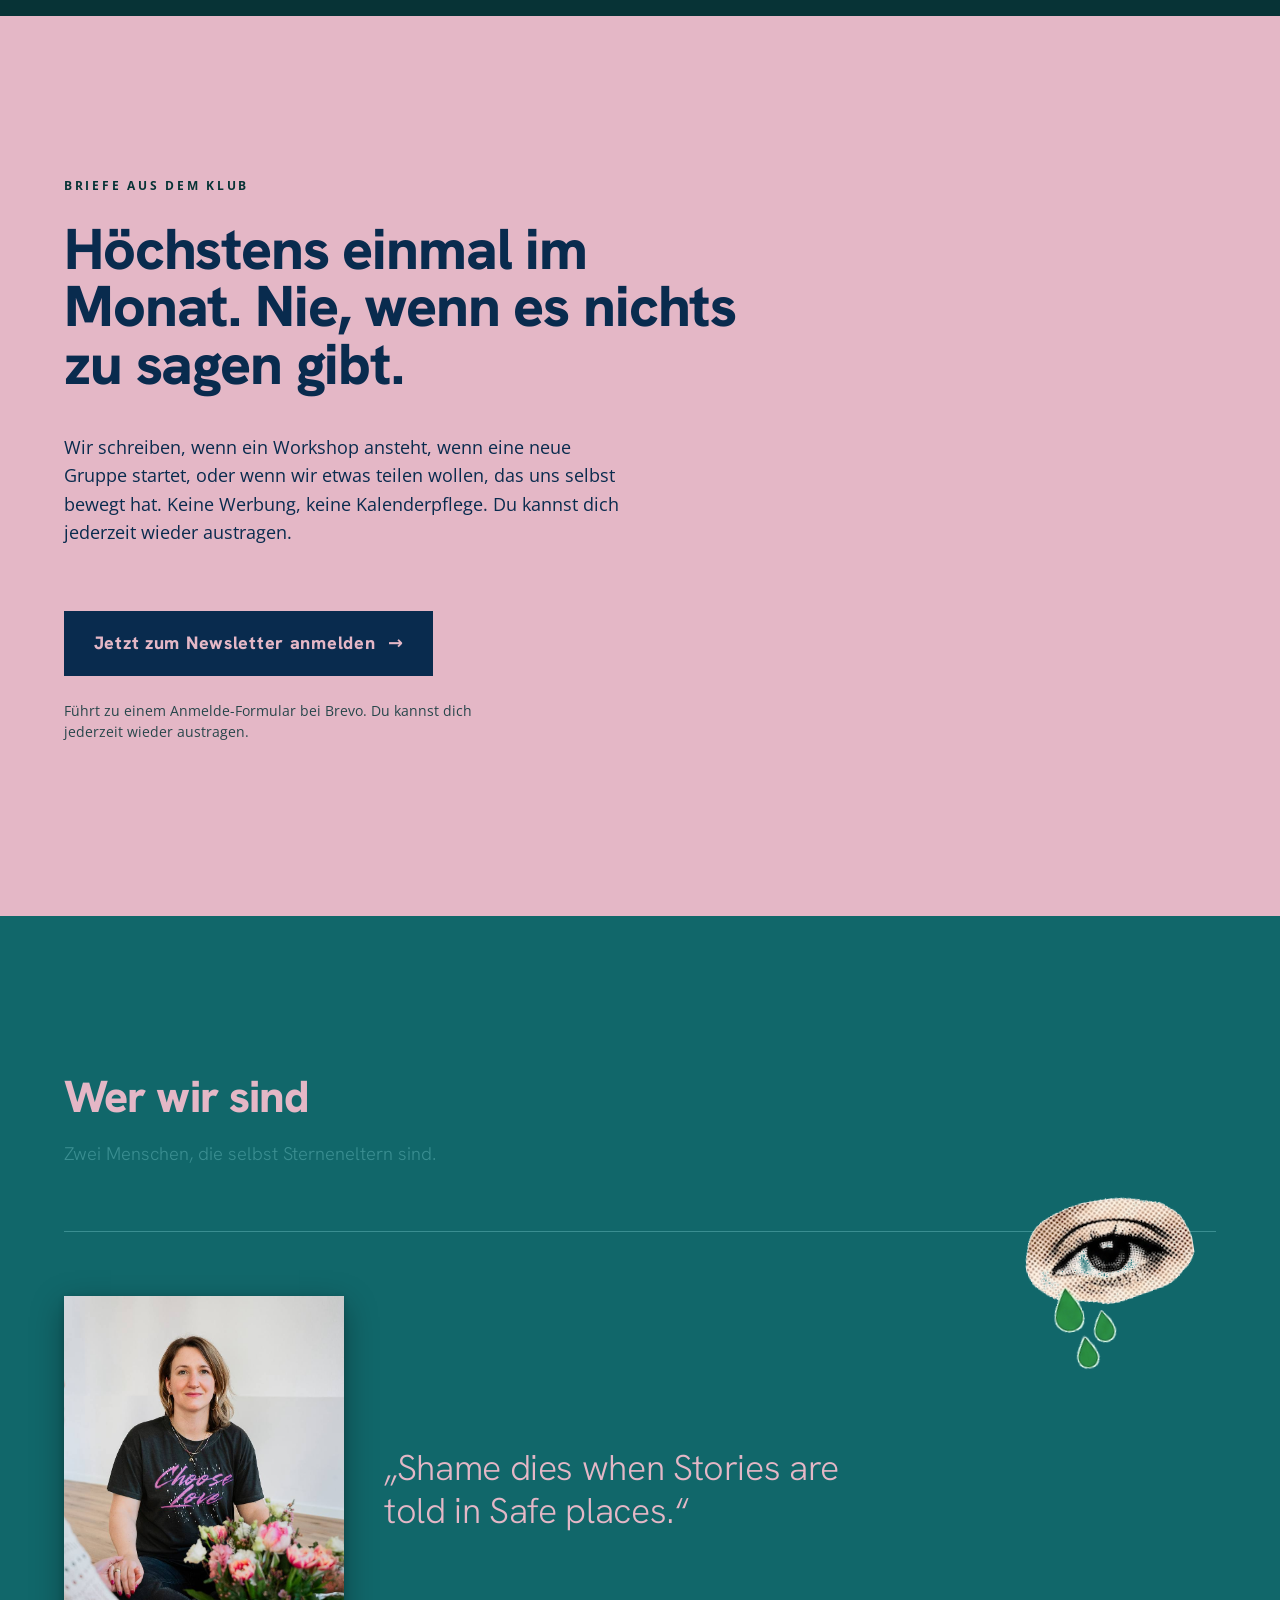
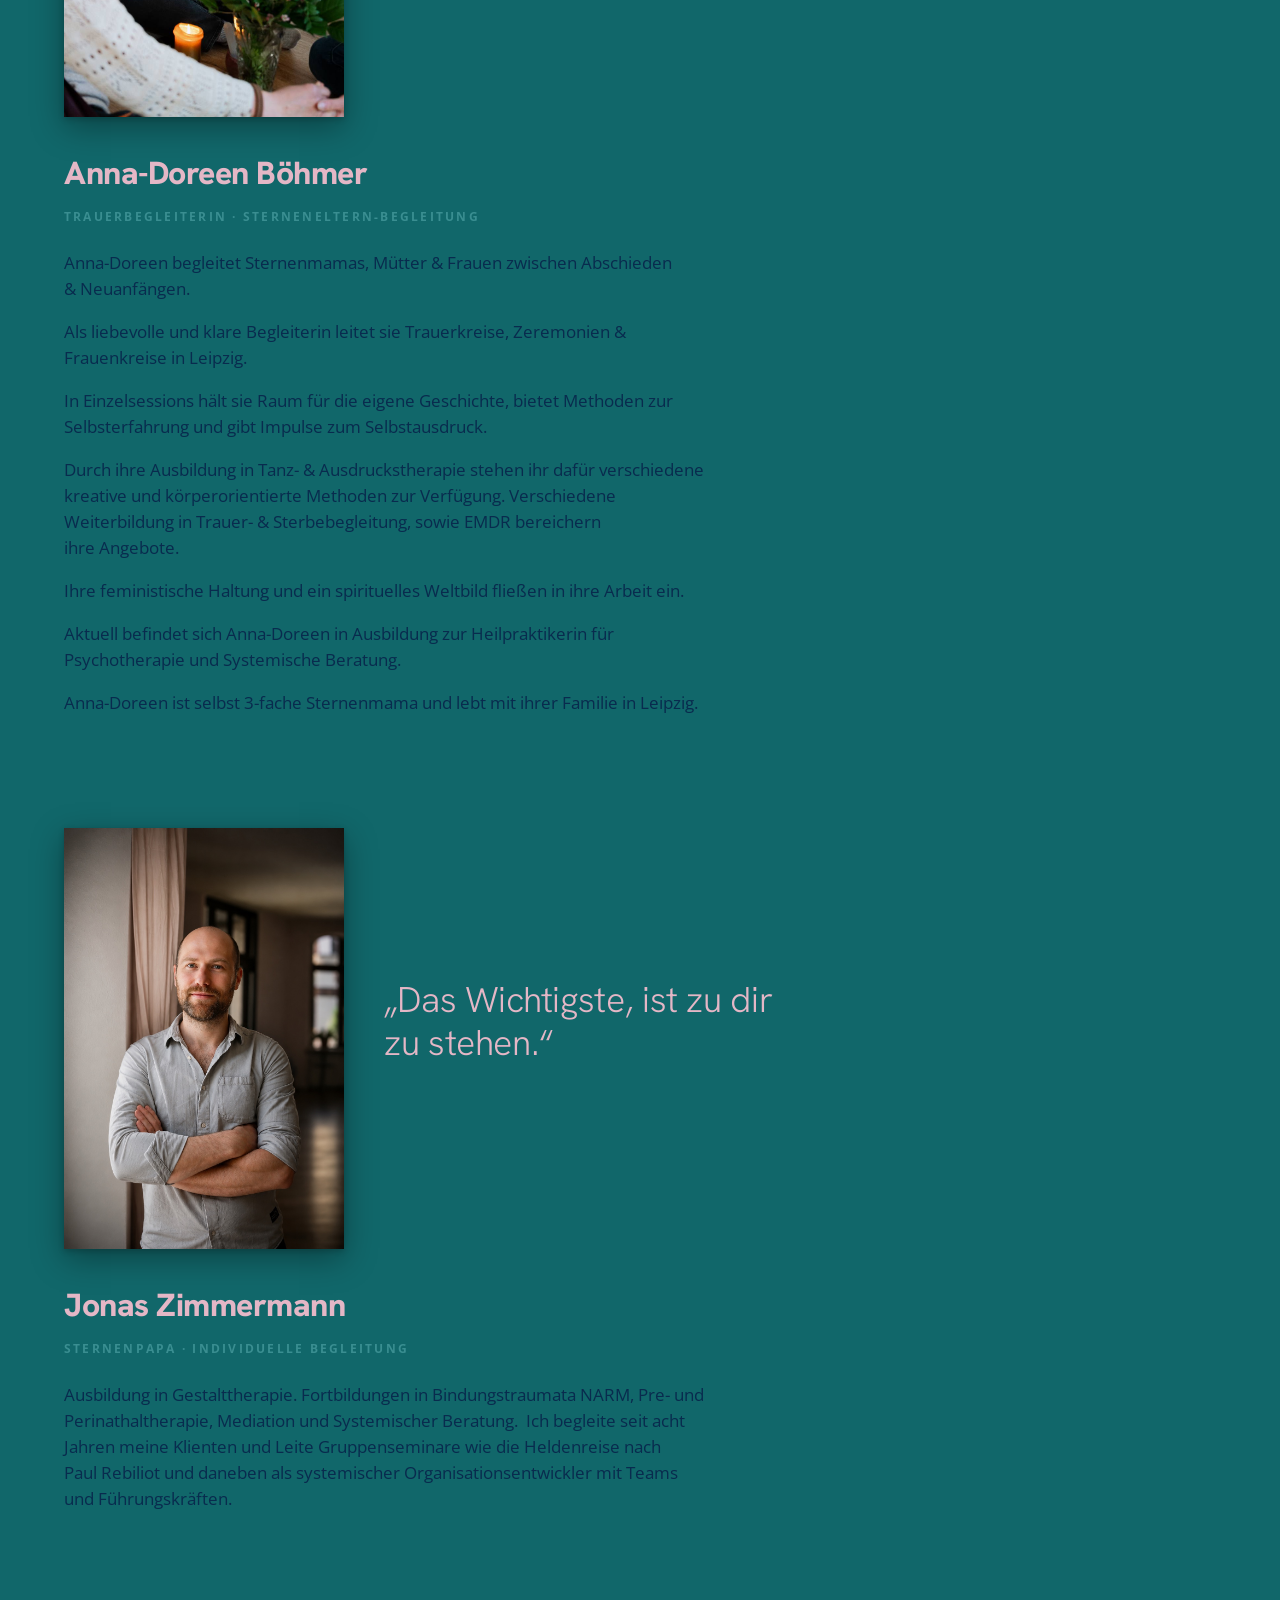
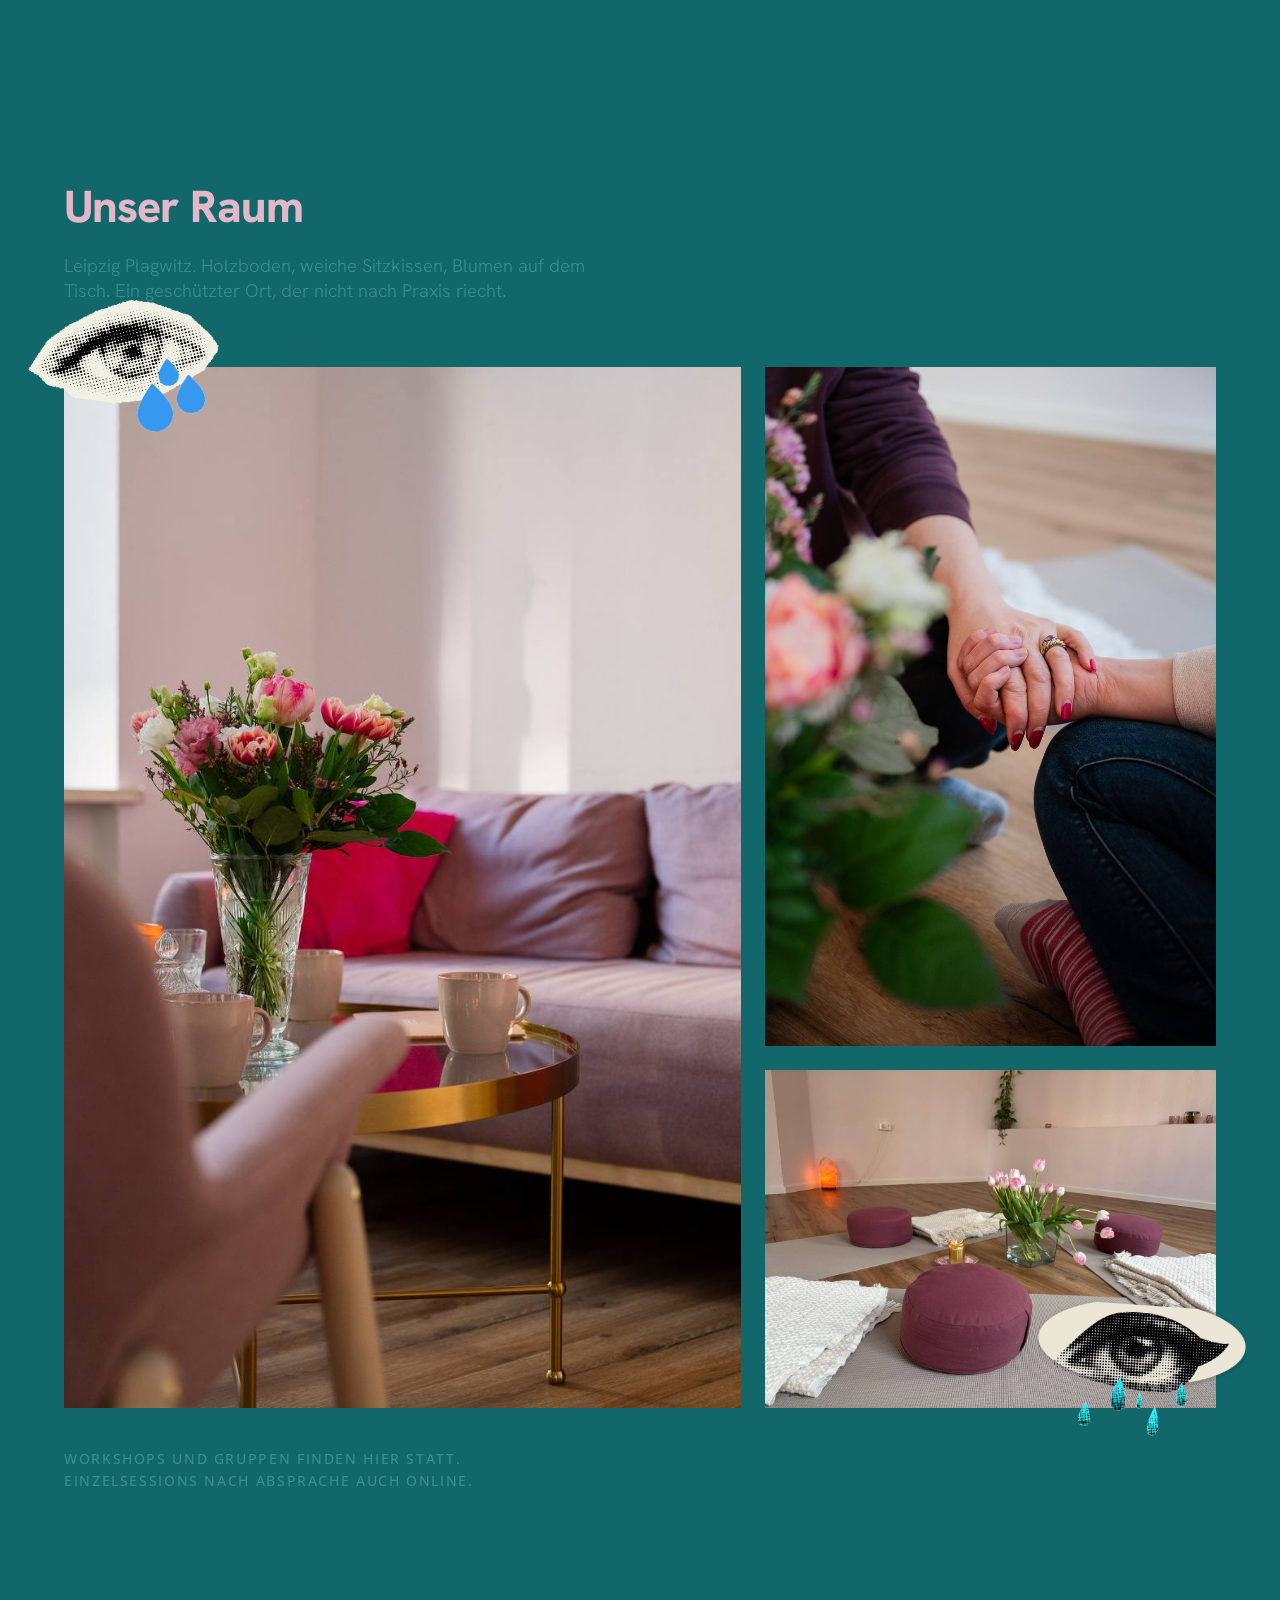
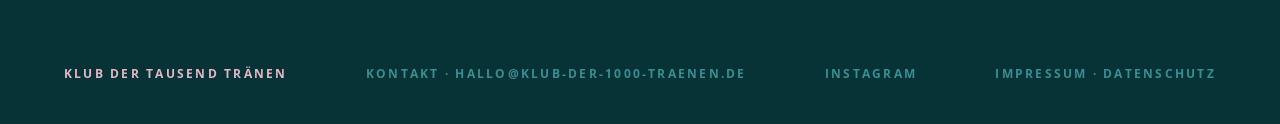
==== commit bab8025d: "Hauptseite: Termine – Gedenktag-Zeile 'Leipzig · gemeinsam gedenken · 25 €' Co-Authored-By: Claude O" ====
--- a/index.html
+++ b/index.html
@@ -890,7 +890,7 @@
         <div class="termine__date"><strong>15</strong><span>Oktober 2026</span></div>
         <div class="termine__body">
           <h3 class="termine__title">Gedenktag Sternenkinder</h3>
-          <div class="termine__meta">Weltweiter Gedenktag, offen für alle</div>
+          <div class="termine__meta">Leipzig · gemeinsam gedenken · 25 €</div>
         </div>
         <a class="termine__cta" href="https://buy.stripe.com/7sYeVe1Ajaq42CC4gog3604" target="_blank" rel="noopener">Jetzt buchen</a>
       </li>
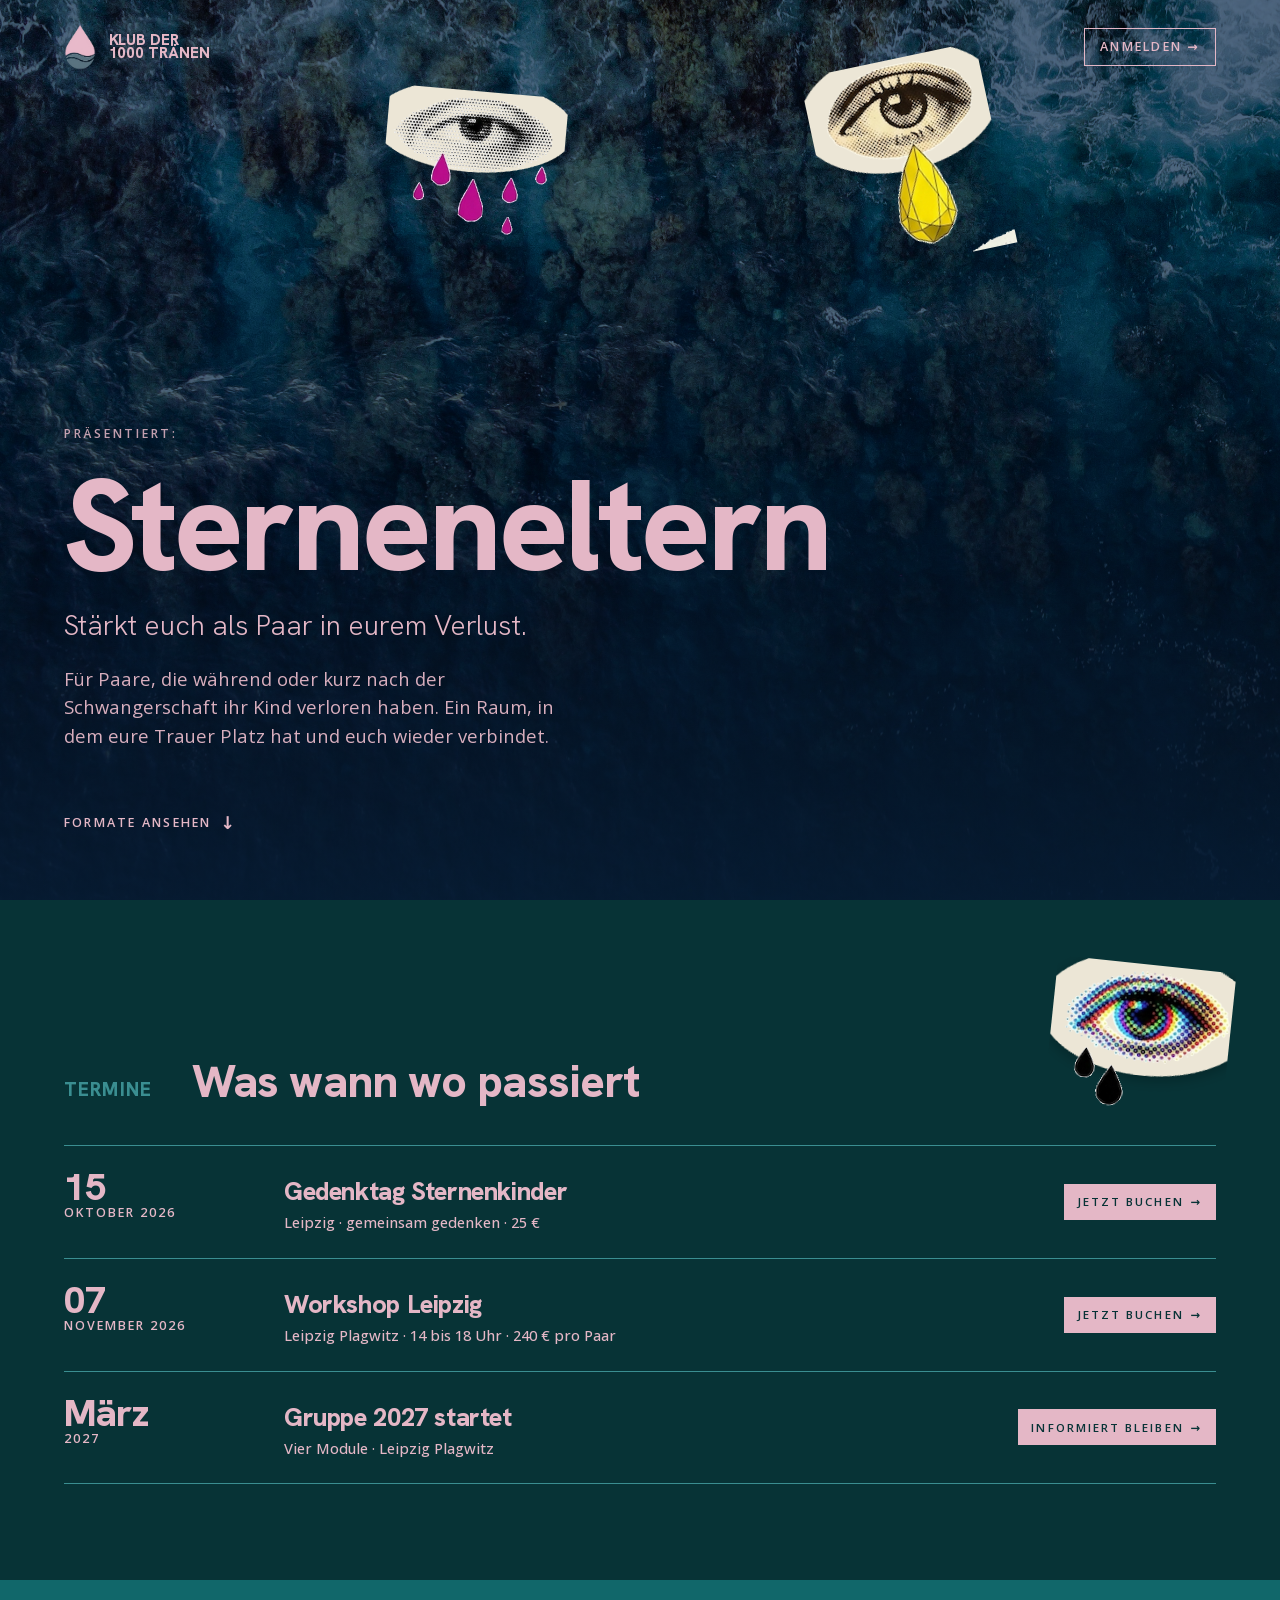
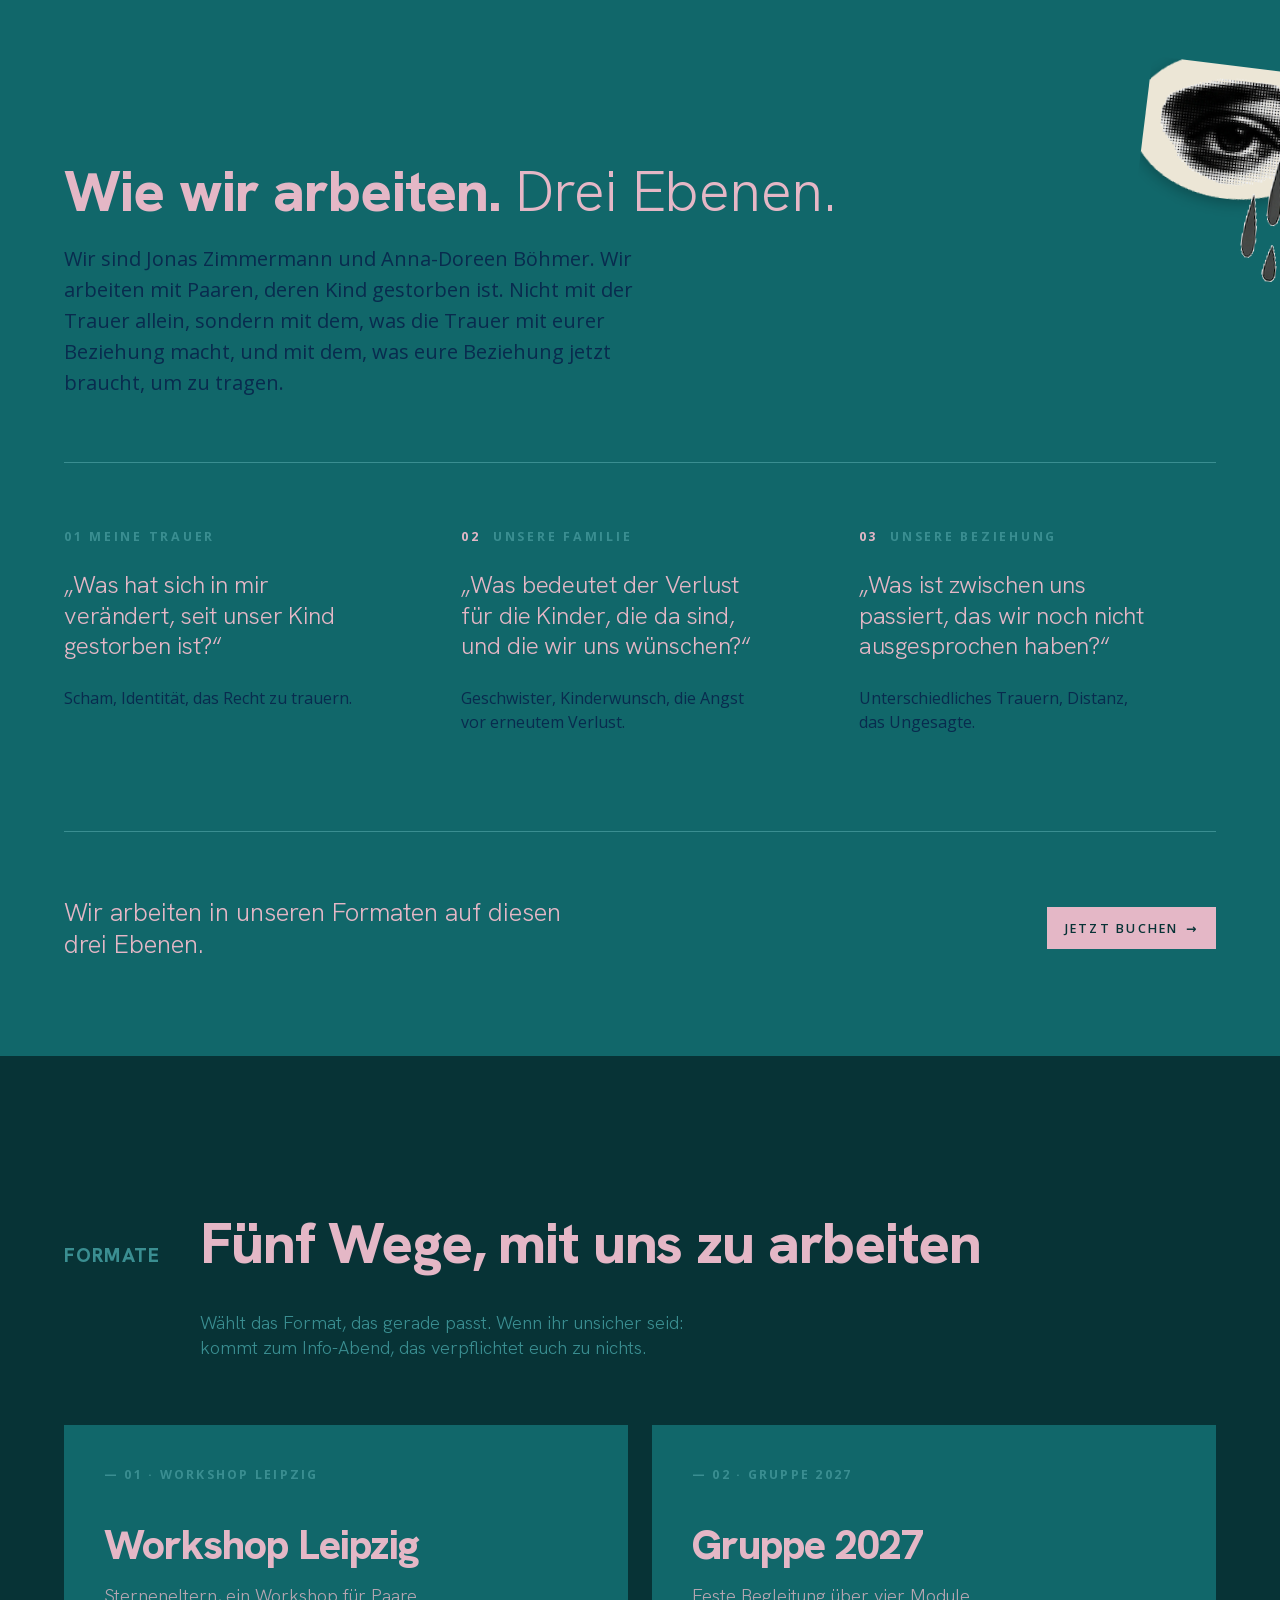
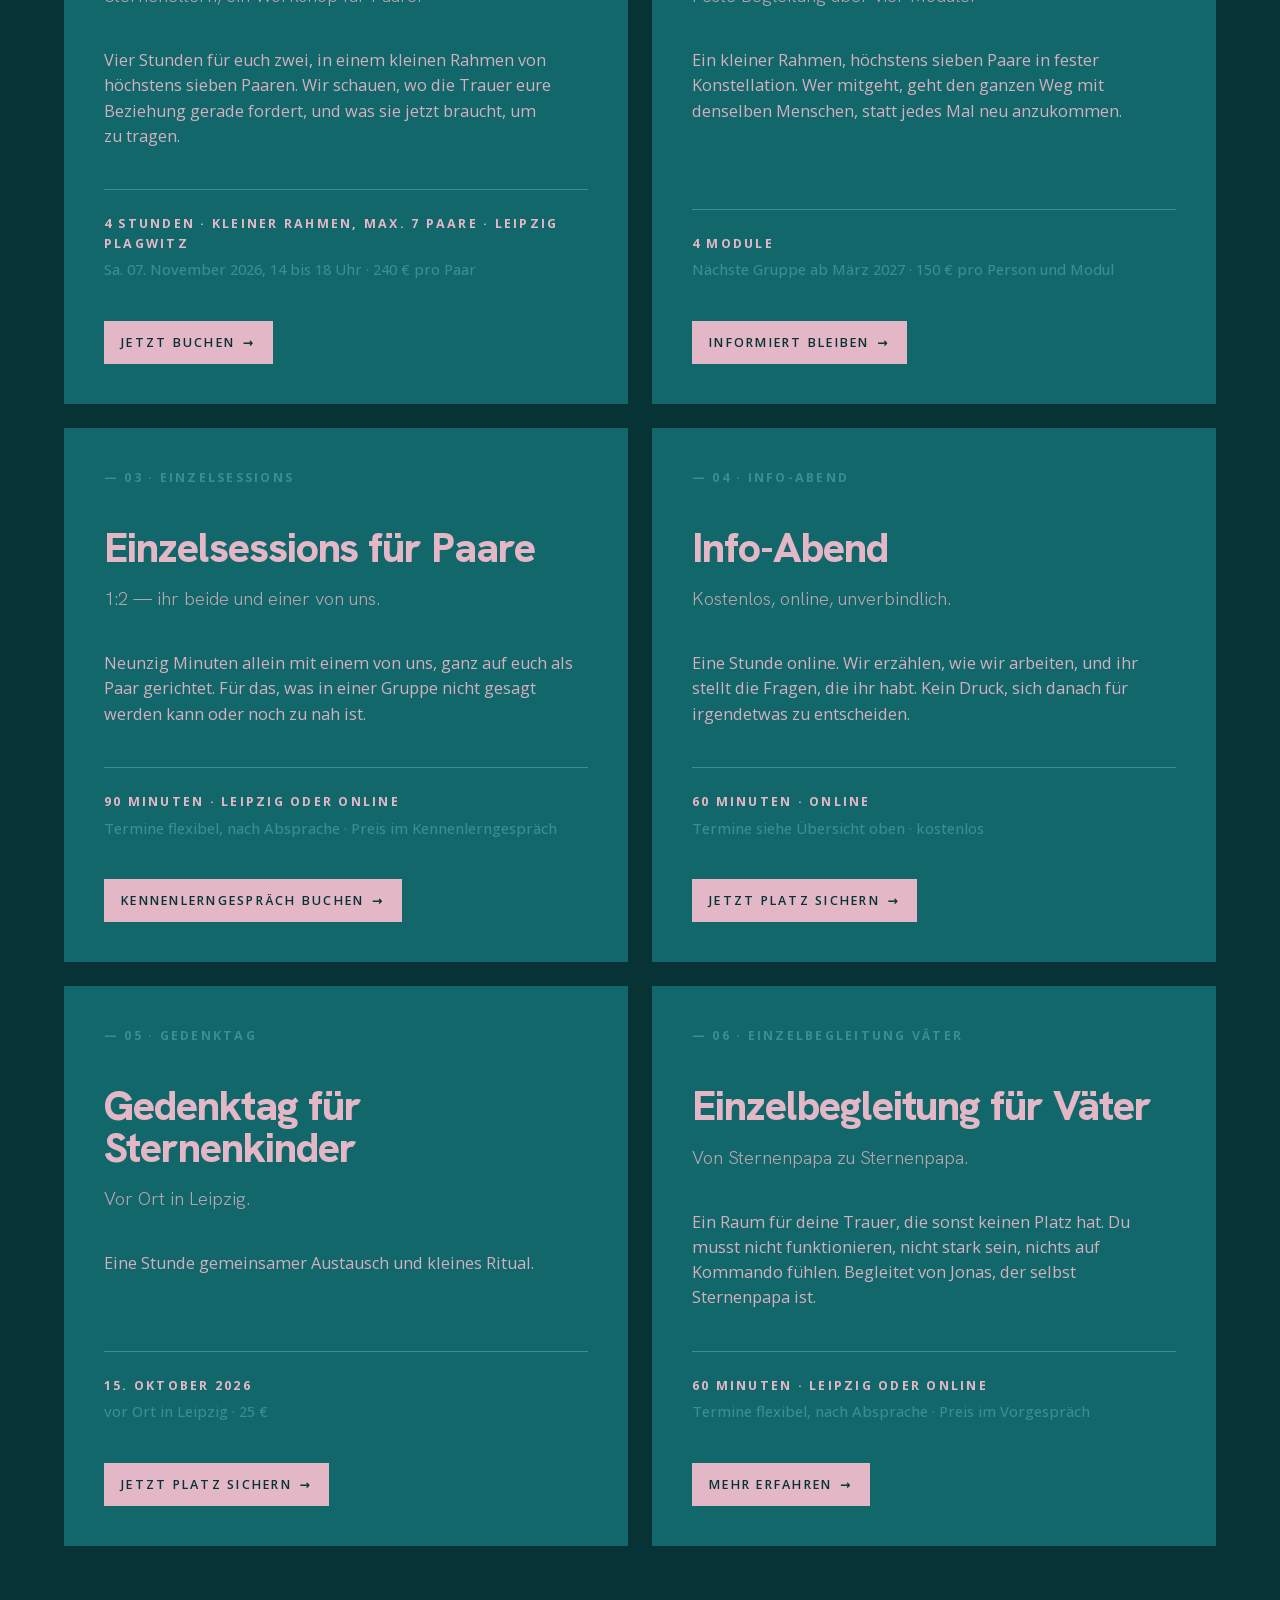
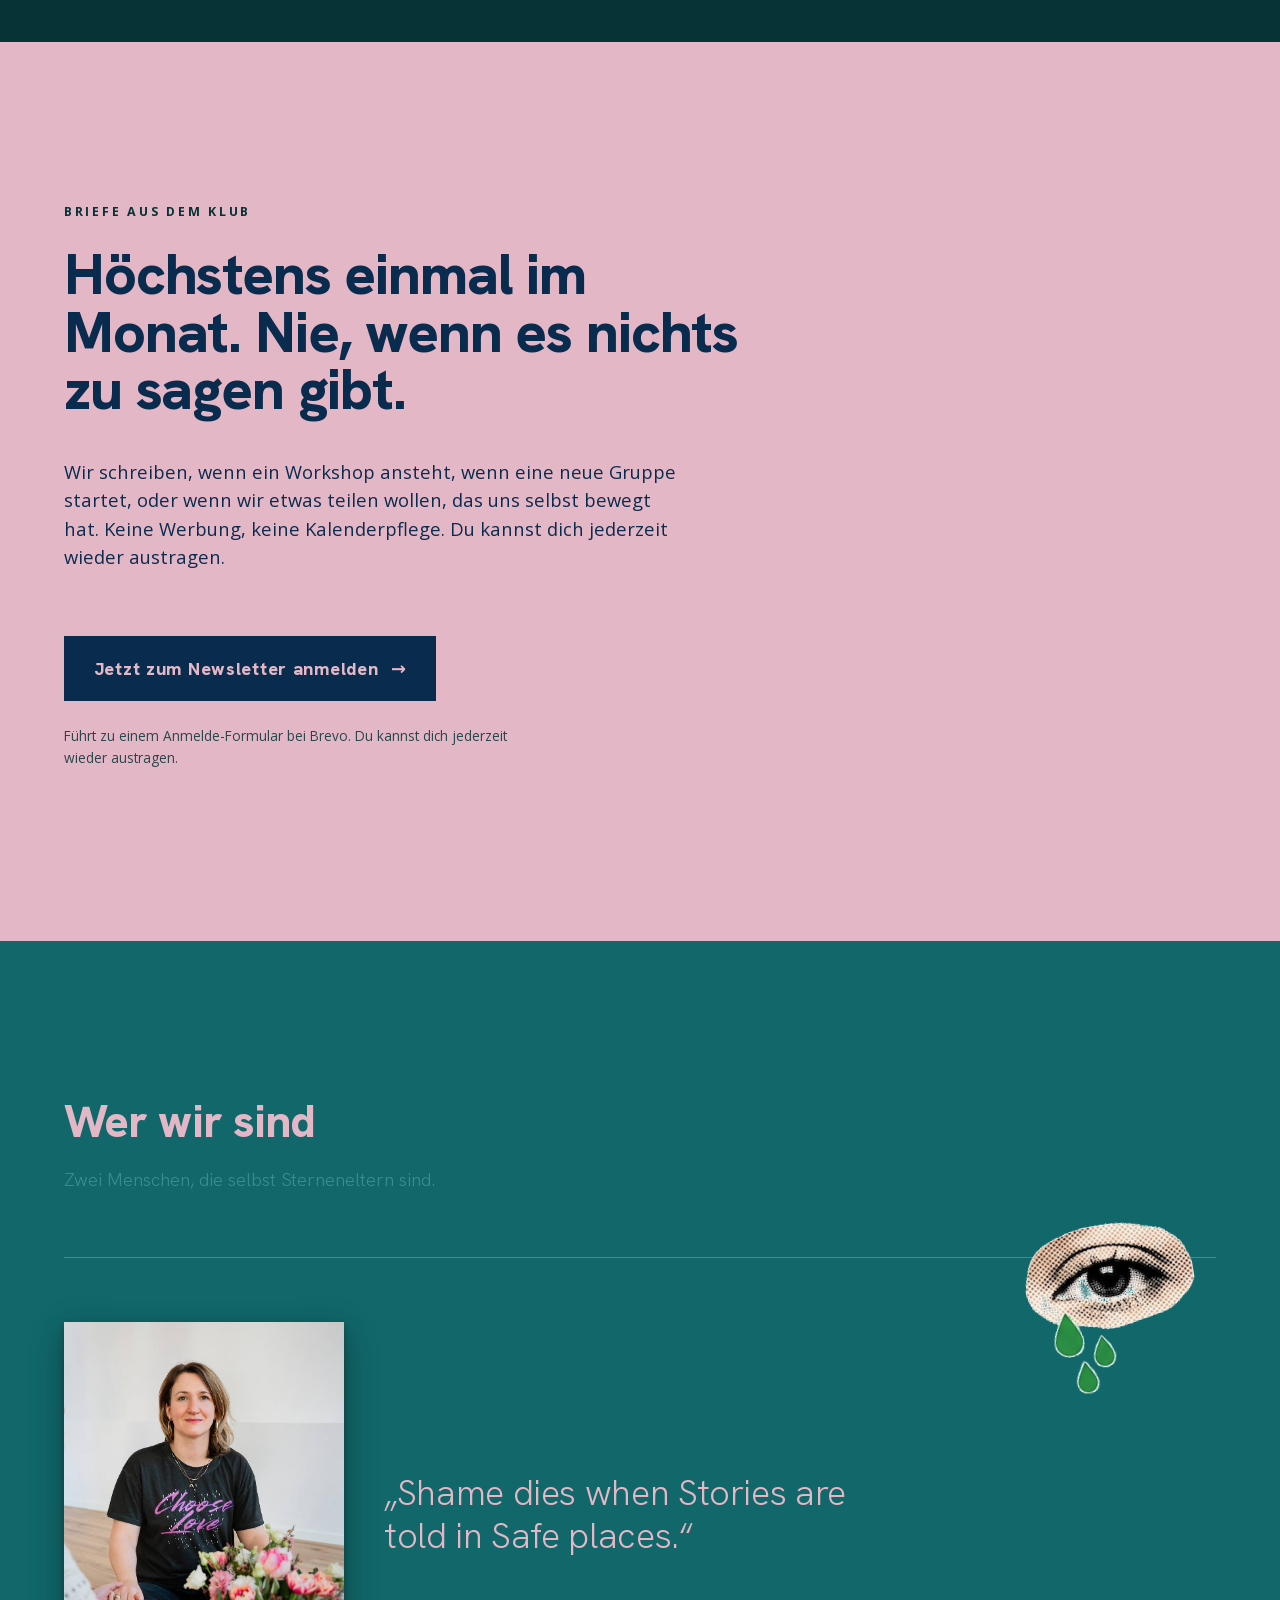
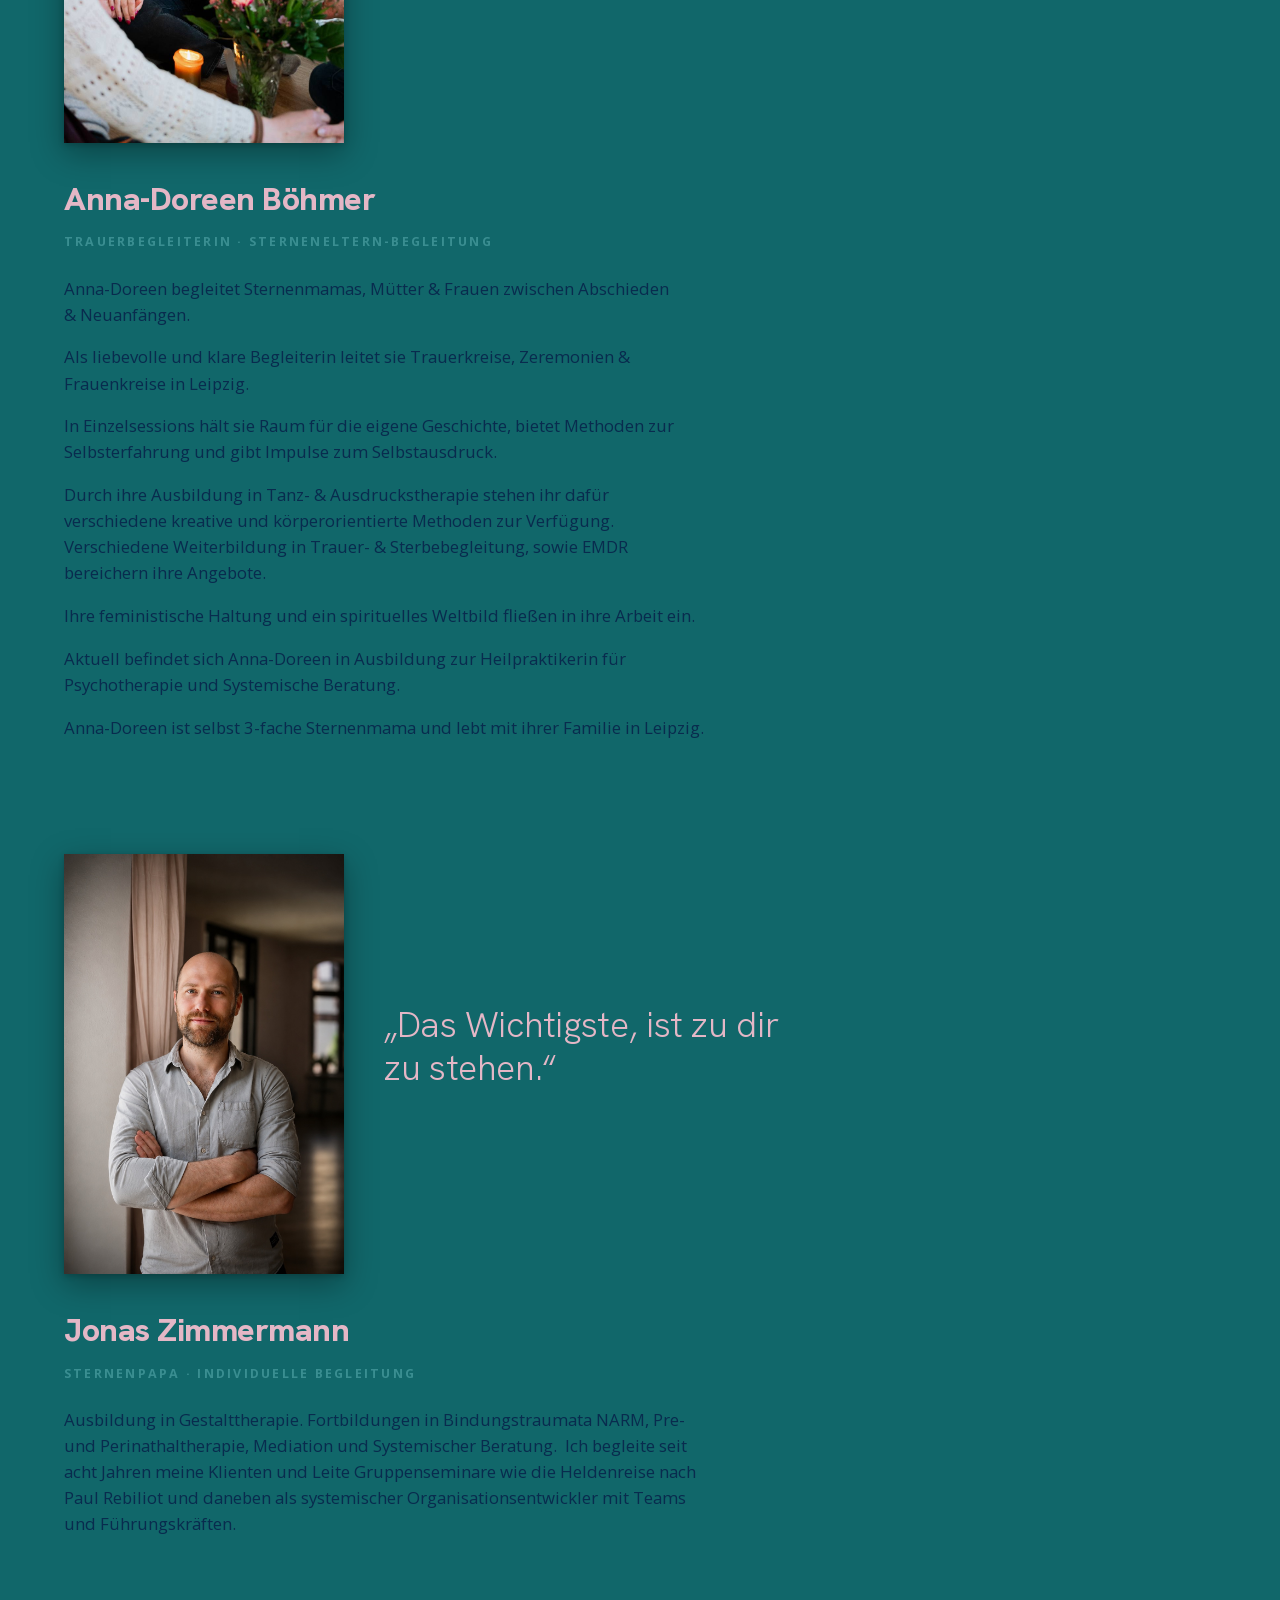
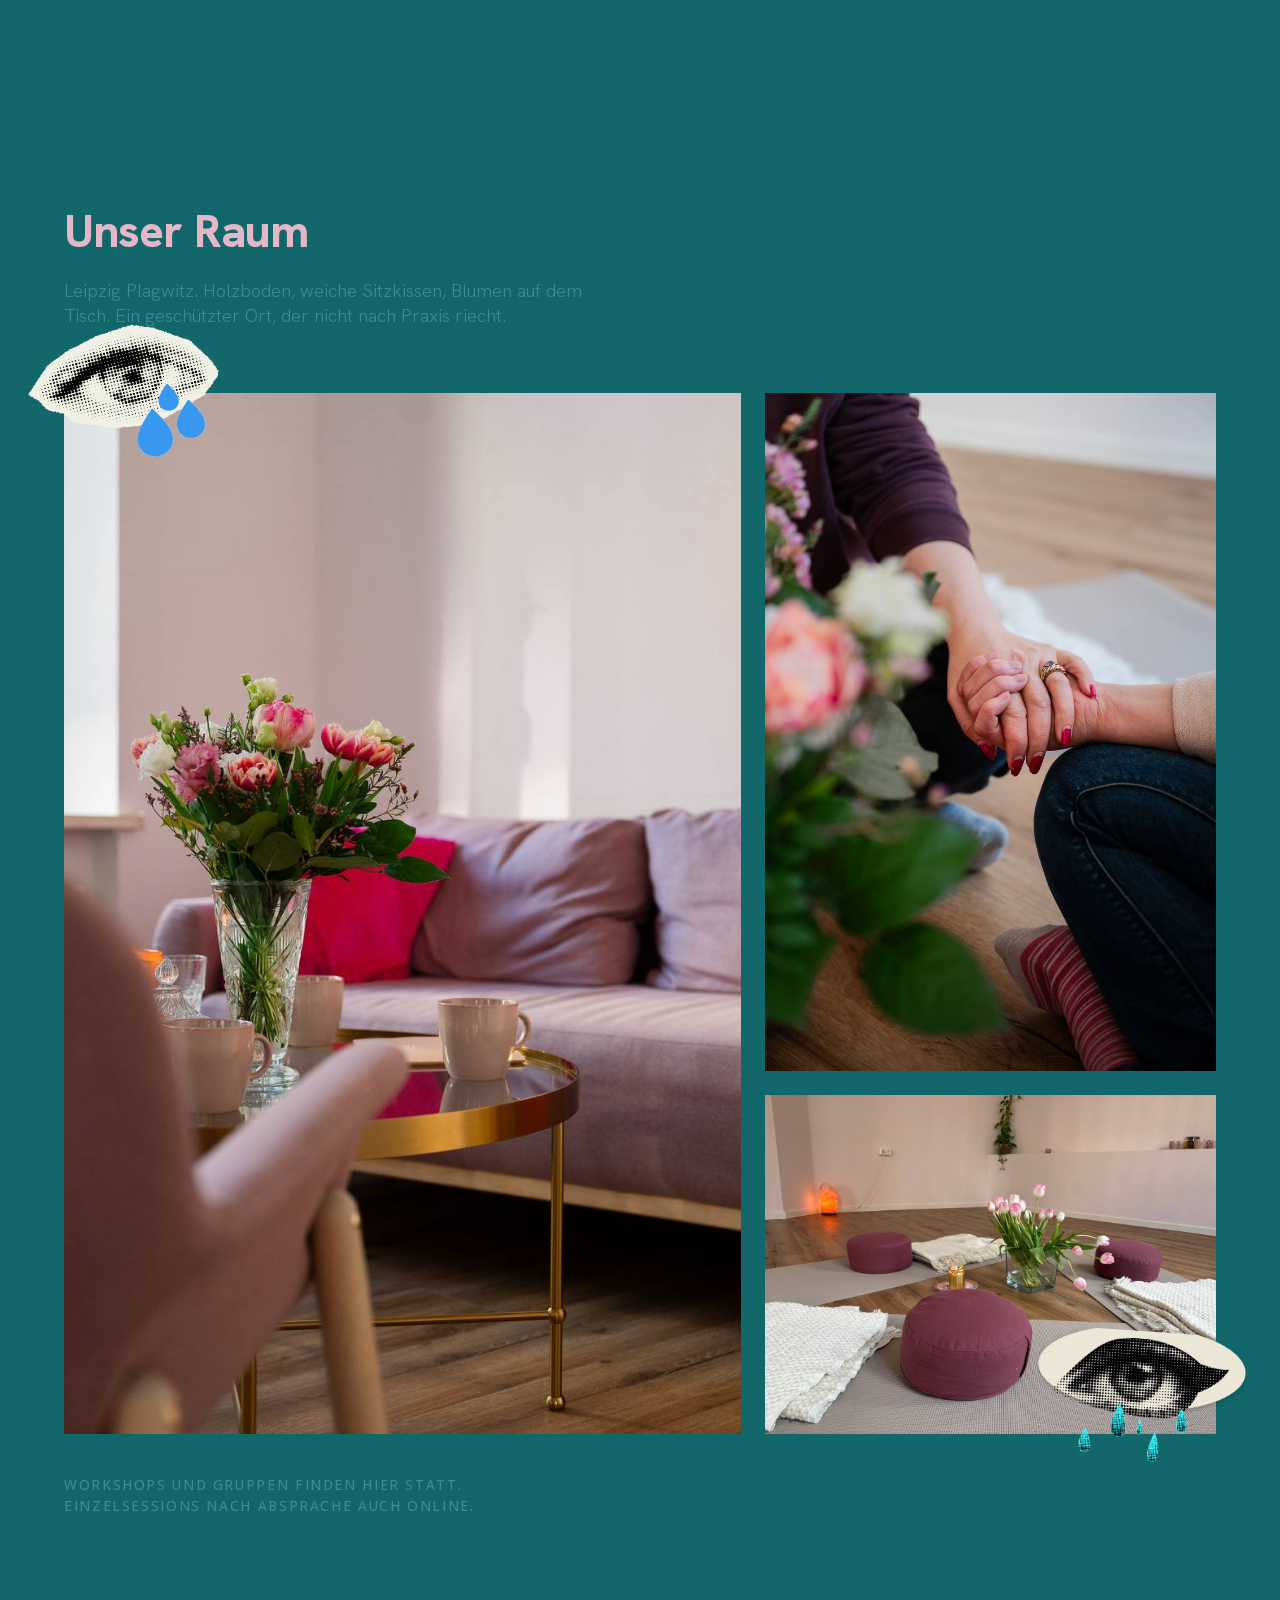
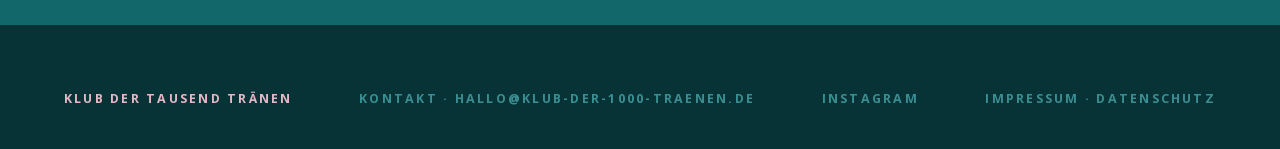
==== commit fe290064: "Schriften selbst hosten statt Google Fonts (keine IP-Übertragung an Google ohne Einwilligung); Daten" ====
--- a/index.html
+++ b/index.html
@@ -21,9 +21,7 @@
 <meta name="twitter:title" content="Klub der Tausend Tränen – Begleitung für Sterneneltern in Leipzig">
 <meta name="twitter:description" content="Workshops und Begleitung für Paare nach dem Verlust eines Kindes. Von betroffenen Eltern, in Leipzig Plagwitz und online.">
 <meta name="twitter:image" content="https://klub-der-1000-traenen.de/assets/og-image.jpg">
-<link rel="preconnect" href="https://fonts.googleapis.com">
-<link rel="preconnect" href="https://fonts.gstatic.com" crossorigin>
-<link href="https://fonts.googleapis.com/css2?family=Hanken+Grotesk:wght@300;400;500;600;700;800;900&family=Open+Sans:ital,wght@0,400;0,600;0,700;1,400&display=swap" rel="stylesheet">
+<link rel="stylesheet" href="/assets/fonts.css">
 <style>
   :root {
     --color-petrol-deep: #073336;
--- a/assets/fonts.css
+++ b/assets/fonts.css
@@ -0,0 +1,203 @@
+/* Selbst gehostet statt Google Fonts (keine IP-Übertragung an Google). Schriften: Hanken Grotesk, Open Sans, SIL Open Font License 1.1. */
+@font-face {
+  font-family: 'Hanken Grotesk';
+  font-style: normal;
+  font-weight: 300;
+  font-display: swap;
+  src: url(fonts/HankenGrotesk-normal-latin-ext.woff2) format('woff2');
+  unicode-range: U+0100-02BA, U+02BD-02C5, U+02C7-02CC, U+02CE-02D7, U+02DD-02FF, U+0304, U+0308, U+0329, U+1D00-1DBF, U+1E00-1E9F, U+1EF2-1EFF, U+2020, U+20A0-20AB, U+20AD-20C4, U+2113, U+2C60-2C7F, U+A720-A7FF;
+}
+@font-face {
+  font-family: 'Hanken Grotesk';
+  font-style: normal;
+  font-weight: 300;
+  font-display: swap;
+  src: url(fonts/HankenGrotesk-normal-latin.woff2) format('woff2');
+  unicode-range: U+0000-00FF, U+0131, U+0152-0153, U+02BB-02BC, U+02C6, U+02DA, U+02DC, U+0304, U+0308, U+0329, U+2000-206F, U+20AC, U+2122, U+2191, U+2193, U+2212, U+2215, U+FEFF, U+FFFD;
+}
+@font-face {
+  font-family: 'Hanken Grotesk';
+  font-style: normal;
+  font-weight: 400;
+  font-display: swap;
+  src: url(fonts/HankenGrotesk-normal-latin-ext.woff2) format('woff2');
+  unicode-range: U+0100-02BA, U+02BD-02C5, U+02C7-02CC, U+02CE-02D7, U+02DD-02FF, U+0304, U+0308, U+0329, U+1D00-1DBF, U+1E00-1E9F, U+1EF2-1EFF, U+2020, U+20A0-20AB, U+20AD-20C4, U+2113, U+2C60-2C7F, U+A720-A7FF;
+}
+@font-face {
+  font-family: 'Hanken Grotesk';
+  font-style: normal;
+  font-weight: 400;
+  font-display: swap;
+  src: url(fonts/HankenGrotesk-normal-latin.woff2) format('woff2');
+  unicode-range: U+0000-00FF, U+0131, U+0152-0153, U+02BB-02BC, U+02C6, U+02DA, U+02DC, U+0304, U+0308, U+0329, U+2000-206F, U+20AC, U+2122, U+2191, U+2193, U+2212, U+2215, U+FEFF, U+FFFD;
+}
+@font-face {
+  font-family: 'Hanken Grotesk';
+  font-style: normal;
+  font-weight: 500;
+  font-display: swap;
+  src: url(fonts/HankenGrotesk-normal-latin-ext.woff2) format('woff2');
+  unicode-range: U+0100-02BA, U+02BD-02C5, U+02C7-02CC, U+02CE-02D7, U+02DD-02FF, U+0304, U+0308, U+0329, U+1D00-1DBF, U+1E00-1E9F, U+1EF2-1EFF, U+2020, U+20A0-20AB, U+20AD-20C4, U+2113, U+2C60-2C7F, U+A720-A7FF;
+}
+@font-face {
+  font-family: 'Hanken Grotesk';
+  font-style: normal;
+  font-weight: 500;
+  font-display: swap;
+  src: url(fonts/HankenGrotesk-normal-latin.woff2) format('woff2');
+  unicode-range: U+0000-00FF, U+0131, U+0152-0153, U+02BB-02BC, U+02C6, U+02DA, U+02DC, U+0304, U+0308, U+0329, U+2000-206F, U+20AC, U+2122, U+2191, U+2193, U+2212, U+2215, U+FEFF, U+FFFD;
+}
+@font-face {
+  font-family: 'Hanken Grotesk';
+  font-style: normal;
+  font-weight: 600;
+  font-display: swap;
+  src: url(fonts/HankenGrotesk-normal-latin-ext.woff2) format('woff2');
+  unicode-range: U+0100-02BA, U+02BD-02C5, U+02C7-02CC, U+02CE-02D7, U+02DD-02FF, U+0304, U+0308, U+0329, U+1D00-1DBF, U+1E00-1E9F, U+1EF2-1EFF, U+2020, U+20A0-20AB, U+20AD-20C4, U+2113, U+2C60-2C7F, U+A720-A7FF;
+}
+@font-face {
+  font-family: 'Hanken Grotesk';
+  font-style: normal;
+  font-weight: 600;
+  font-display: swap;
+  src: url(fonts/HankenGrotesk-normal-latin.woff2) format('woff2');
+  unicode-range: U+0000-00FF, U+0131, U+0152-0153, U+02BB-02BC, U+02C6, U+02DA, U+02DC, U+0304, U+0308, U+0329, U+2000-206F, U+20AC, U+2122, U+2191, U+2193, U+2212, U+2215, U+FEFF, U+FFFD;
+}
+@font-face {
+  font-family: 'Hanken Grotesk';
+  font-style: normal;
+  font-weight: 700;
+  font-display: swap;
+  src: url(fonts/HankenGrotesk-normal-latin-ext.woff2) format('woff2');
+  unicode-range: U+0100-02BA, U+02BD-02C5, U+02C7-02CC, U+02CE-02D7, U+02DD-02FF, U+0304, U+0308, U+0329, U+1D00-1DBF, U+1E00-1E9F, U+1EF2-1EFF, U+2020, U+20A0-20AB, U+20AD-20C4, U+2113, U+2C60-2C7F, U+A720-A7FF;
+}
+@font-face {
+  font-family: 'Hanken Grotesk';
+  font-style: normal;
+  font-weight: 700;
+  font-display: swap;
+  src: url(fonts/HankenGrotesk-normal-latin.woff2) format('woff2');
+  unicode-range: U+0000-00FF, U+0131, U+0152-0153, U+02BB-02BC, U+02C6, U+02DA, U+02DC, U+0304, U+0308, U+0329, U+2000-206F, U+20AC, U+2122, U+2191, U+2193, U+2212, U+2215, U+FEFF, U+FFFD;
+}
+@font-face {
+  font-family: 'Hanken Grotesk';
+  font-style: normal;
+  font-weight: 800;
+  font-display: swap;
+  src: url(fonts/HankenGrotesk-normal-latin-ext.woff2) format('woff2');
+  unicode-range: U+0100-02BA, U+02BD-02C5, U+02C7-02CC, U+02CE-02D7, U+02DD-02FF, U+0304, U+0308, U+0329, U+1D00-1DBF, U+1E00-1E9F, U+1EF2-1EFF, U+2020, U+20A0-20AB, U+20AD-20C4, U+2113, U+2C60-2C7F, U+A720-A7FF;
+}
+@font-face {
+  font-family: 'Hanken Grotesk';
+  font-style: normal;
+  font-weight: 800;
+  font-display: swap;
+  src: url(fonts/HankenGrotesk-normal-latin.woff2) format('woff2');
+  unicode-range: U+0000-00FF, U+0131, U+0152-0153, U+02BB-02BC, U+02C6, U+02DA, U+02DC, U+0304, U+0308, U+0329, U+2000-206F, U+20AC, U+2122, U+2191, U+2193, U+2212, U+2215, U+FEFF, U+FFFD;
+}
+@font-face {
+  font-family: 'Hanken Grotesk';
+  font-style: normal;
+  font-weight: 900;
+  font-display: swap;
+  src: url(fonts/HankenGrotesk-normal-latin-ext.woff2) format('woff2');
+  unicode-range: U+0100-02BA, U+02BD-02C5, U+02C7-02CC, U+02CE-02D7, U+02DD-02FF, U+0304, U+0308, U+0329, U+1D00-1DBF, U+1E00-1E9F, U+1EF2-1EFF, U+2020, U+20A0-20AB, U+20AD-20C4, U+2113, U+2C60-2C7F, U+A720-A7FF;
+}
+@font-face {
+  font-family: 'Hanken Grotesk';
+  font-style: normal;
+  font-weight: 900;
+  font-display: swap;
+  src: url(fonts/HankenGrotesk-normal-latin.woff2) format('woff2');
+  unicode-range: U+0000-00FF, U+0131, U+0152-0153, U+02BB-02BC, U+02C6, U+02DA, U+02DC, U+0304, U+0308, U+0329, U+2000-206F, U+20AC, U+2122, U+2191, U+2193, U+2212, U+2215, U+FEFF, U+FFFD;
+}
+@font-face {
+  font-family: 'Open Sans';
+  font-style: italic;
+  font-weight: 400;
+  font-stretch: 100%;
+  font-display: swap;
+  src: url(fonts/OpenSans-italic-latin-ext.woff2) format('woff2');
+  unicode-range: U+0100-02BA, U+02BD-02C5, U+02C7-02CC, U+02CE-02D7, U+02DD-02FF, U+0304, U+0308, U+0329, U+1D00-1DBF, U+1E00-1E9F, U+1EF2-1EFF, U+2020, U+20A0-20AB, U+20AD-20C4, U+2113, U+2C60-2C7F, U+A720-A7FF;
+}
+@font-face {
+  font-family: 'Open Sans';
+  font-style: italic;
+  font-weight: 400;
+  font-stretch: 100%;
+  font-display: swap;
+  src: url(fonts/OpenSans-italic-latin.woff2) format('woff2');
+  unicode-range: U+0000-00FF, U+0131, U+0152-0153, U+02BB-02BC, U+02C6, U+02DA, U+02DC, U+0304, U+0308, U+0329, U+2000-206F, U+20AC, U+2122, U+2191, U+2193, U+2212, U+2215, U+FEFF, U+FFFD;
+}
+@font-face {
+  font-family: 'Open Sans';
+  font-style: normal;
+  font-weight: 400;
+  font-stretch: 100%;
+  font-display: swap;
+  src: url(fonts/OpenSans-normal-latin-ext.woff2) format('woff2');
+  unicode-range: U+0100-02BA, U+02BD-02C5, U+02C7-02CC, U+02CE-02D7, U+02DD-02FF, U+0304, U+0308, U+0329, U+1D00-1DBF, U+1E00-1E9F, U+1EF2-1EFF, U+2020, U+20A0-20AB, U+20AD-20C4, U+2113, U+2C60-2C7F, U+A720-A7FF;
+}
+@font-face {
+  font-family: 'Open Sans';
+  font-style: normal;
+  font-weight: 400;
+  font-stretch: 100%;
+  font-display: swap;
+  src: url(fonts/OpenSans-normal-latin.woff2) format('woff2');
+  unicode-range: U+0000-00FF, U+0131, U+0152-0153, U+02BB-02BC, U+02C6, U+02DA, U+02DC, U+0304, U+0308, U+0329, U+2000-206F, U+20AC, U+2122, U+2191, U+2193, U+2212, U+2215, U+FEFF, U+FFFD;
+}
+@font-face {
+  font-family: 'Open Sans';
+  font-style: normal;
+  font-weight: 500;
+  font-stretch: 100%;
+  font-display: swap;
+  src: url(fonts/OpenSans-normal-latin-ext.woff2) format('woff2');
+  unicode-range: U+0100-02BA, U+02BD-02C5, U+02C7-02CC, U+02CE-02D7, U+02DD-02FF, U+0304, U+0308, U+0329, U+1D00-1DBF, U+1E00-1E9F, U+1EF2-1EFF, U+2020, U+20A0-20AB, U+20AD-20C4, U+2113, U+2C60-2C7F, U+A720-A7FF;
+}
+@font-face {
+  font-family: 'Open Sans';
+  font-style: normal;
+  font-weight: 500;
+  font-stretch: 100%;
+  font-display: swap;
+  src: url(fonts/OpenSans-normal-latin.woff2) format('woff2');
+  unicode-range: U+0000-00FF, U+0131, U+0152-0153, U+02BB-02BC, U+02C6, U+02DA, U+02DC, U+0304, U+0308, U+0329, U+2000-206F, U+20AC, U+2122, U+2191, U+2193, U+2212, U+2215, U+FEFF, U+FFFD;
+}
+@font-face {
+  font-family: 'Open Sans';
+  font-style: normal;
+  font-weight: 600;
+  font-stretch: 100%;
+  font-display: swap;
+  src: url(fonts/OpenSans-normal-latin-ext.woff2) format('woff2');
+  unicode-range: U+0100-02BA, U+02BD-02C5, U+02C7-02CC, U+02CE-02D7, U+02DD-02FF, U+0304, U+0308, U+0329, U+1D00-1DBF, U+1E00-1E9F, U+1EF2-1EFF, U+2020, U+20A0-20AB, U+20AD-20C4, U+2113, U+2C60-2C7F, U+A720-A7FF;
+}
+@font-face {
+  font-family: 'Open Sans';
+  font-style: normal;
+  font-weight: 600;
+  font-stretch: 100%;
+  font-display: swap;
+  src: url(fonts/OpenSans-normal-latin.woff2) format('woff2');
+  unicode-range: U+0000-00FF, U+0131, U+0152-0153, U+02BB-02BC, U+02C6, U+02DA, U+02DC, U+0304, U+0308, U+0329, U+2000-206F, U+20AC, U+2122, U+2191, U+2193, U+2212, U+2215, U+FEFF, U+FFFD;
+}
+@font-face {
+  font-family: 'Open Sans';
+  font-style: normal;
+  font-weight: 700;
+  font-stretch: 100%;
+  font-display: swap;
+  src: url(fonts/OpenSans-normal-latin-ext.woff2) format('woff2');
+  unicode-range: U+0100-02BA, U+02BD-02C5, U+02C7-02CC, U+02CE-02D7, U+02DD-02FF, U+0304, U+0308, U+0329, U+1D00-1DBF, U+1E00-1E9F, U+1EF2-1EFF, U+2020, U+20A0-20AB, U+20AD-20C4, U+2113, U+2C60-2C7F, U+A720-A7FF;
+}
+@font-face {
+  font-family: 'Open Sans';
+  font-style: normal;
+  font-weight: 700;
+  font-stretch: 100%;
+  font-display: swap;
+  src: url(fonts/OpenSans-normal-latin.woff2) format('woff2');
+  unicode-range: U+0000-00FF, U+0131, U+0152-0153, U+02BB-02BC, U+02C6, U+02DA, U+02DC, U+0304, U+0308, U+0329, U+2000-206F, U+20AC, U+2122, U+2191, U+2193, U+2212, U+2215, U+FEFF, U+FFFD;
+}
